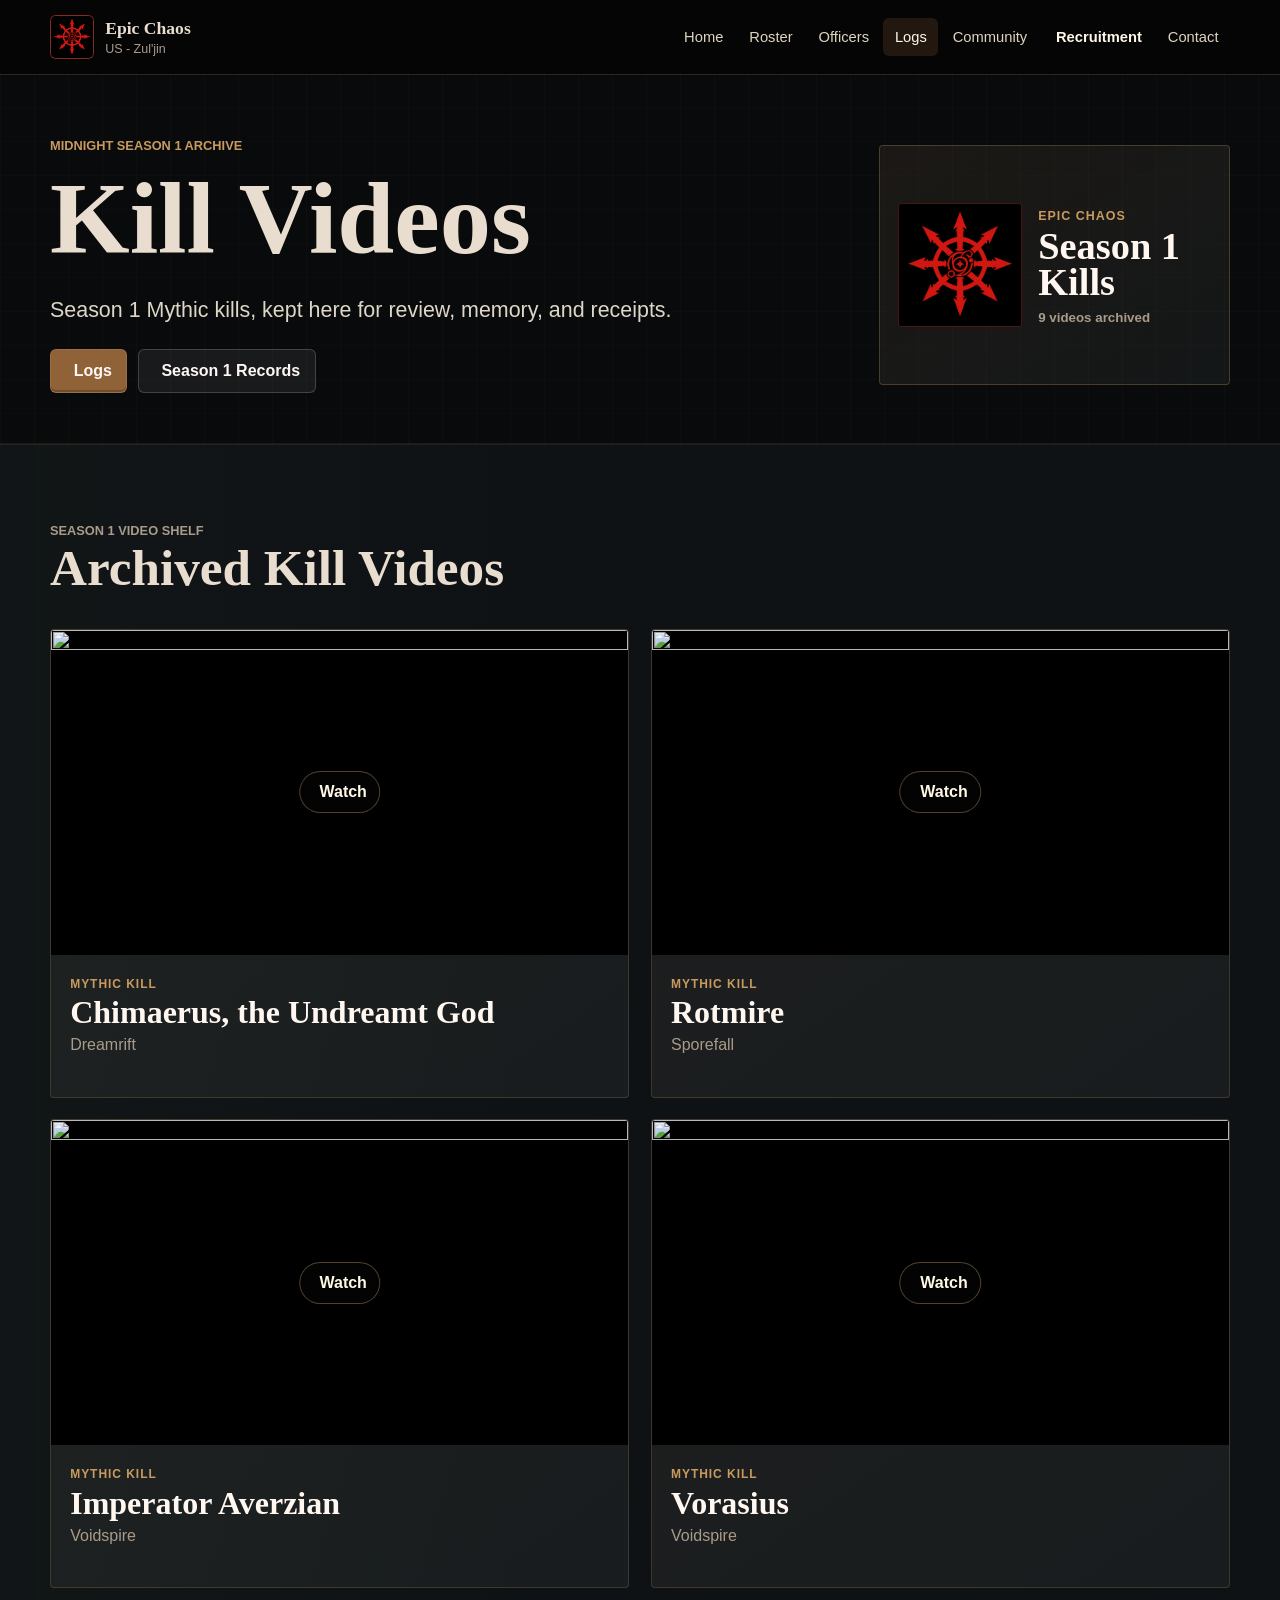
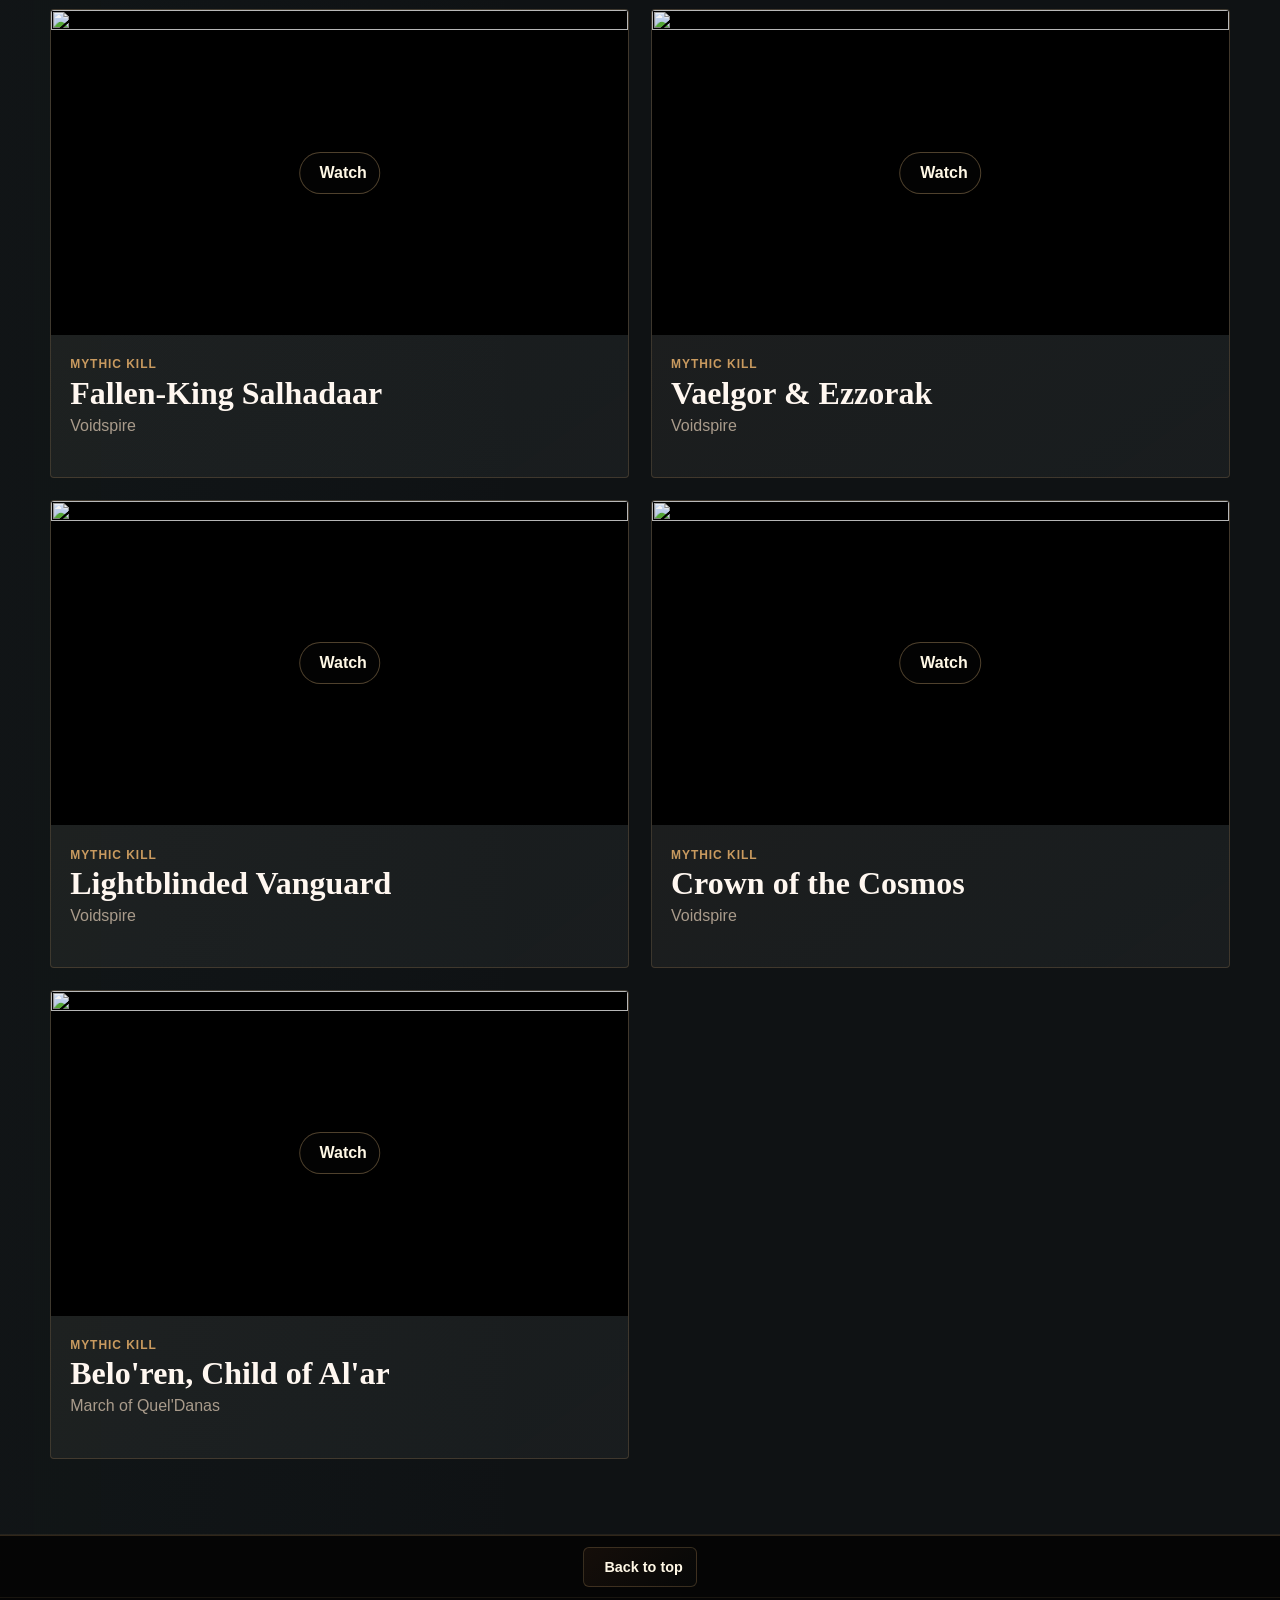
==== Armory/index.html @ 832b55e2 "Major Website Season 2 Update" ====
<!doctype html>
<html lang="en">
  <head>
    <meta charset="utf-8">
    <meta name="viewport" content="width=device-width, initial-scale=1">
    <title>Epic Chaos Season 1 Kill Videos</title>
    <meta
      name="description"
      content="Epic Chaos Midnight Season 1 Mythic kill video archive."
    >
    <link rel="icon" type="image/png" href="../assets/epic-chaos-logo-v5.png">
    <link rel="apple-touch-icon" href="../assets/epic-chaos-logo-v5.png">
    <link rel="stylesheet" href="../style.css?v=38">
    <link rel="stylesheet" href="style.css?v=8">
    <script defer src="https://unpkg.com/lucide@0.468.0/dist/umd/lucide.min.js"></script>
    <script defer src="script.js?v=7"></script>
  </head>
  <body class="armory-page">
    <a class="skip-link" href="#content">Skip to content</a>

    <header class="site-header">
      <nav class="nav-wrap" aria-label="Primary navigation">
        <a class="brand" href="/" aria-label="Epic Chaos home">
          <img class="brand-logo-img" src="../assets/epic-chaos-logo-v5.png" alt="" width="46" height="46">
          <span>
            <strong>Epic Chaos</strong>
            <small>US - Zul'jin</small>
          </span>
        </a>

        <button class="icon-button nav-toggle" type="button" aria-label="Open navigation" aria-controls="siteNav" aria-expanded="false">
          <i data-lucide="menu"></i>
        </button>

        <div class="nav-links" id="siteNav">
          <a href="/">Home</a>
          <a href="/Roster/">Roster</a>
          <a href="/Officers/">Officers</a>
          <a href="/Logs/" aria-current="page">Logs</a>
          <a href="/Causes/">Community</a>
          <a class="nav-cta" href="/#recruitment" data-scroll-target="recruitment">Recruitment</a>
          <a href="/#contact" data-scroll-target="contact">Contact</a>
        </div>
      </nav>
    </header>

    <main id="content">
      <section class="armory-hero" aria-labelledby="armoryPageTitle">
        <div>
          <p class="eyebrow">Midnight Season 1 archive</p>
          <h1 id="armoryPageTitle">Kill Videos</h1>
          <p class="lead">
            Season 1 Mythic kills, kept here for review, memory, and receipts.
          </p>
          <div class="hero-actions armory-hero-actions">
            <a class="button primary" href="/Logs/">
              <i data-lucide="bar-chart-3"></i>
              Logs
            </a>
            <a class="button ghost" href="/Kill-Team/">
              <i data-lucide="image"></i>
              Season 1 Records
            </a>
          </div>
        </div>

        <div class="armory-mark" aria-label="Epic Chaos Mythic kills">
          <img src="../assets/epic-chaos-logo-v5.png" alt="" width="4096" height="4096">
          <div>
            <span>Epic Chaos</span>
            <strong>Season 1 Kills</strong>
            <small>9 videos archived</small>
          </div>
        </div>
      </section>

      <section class="section band-ink" aria-labelledby="killsTitle">
        <div class="section-inner">
          <div class="section-head armory-head">
            <div>
              <p class="section-kicker">Season 1 video shelf</p>
              <h2 id="killsTitle">Archived Kill Videos</h2>
            </div>
          </div>

          <div class="kill-grid">
            <article class="kill-card" data-title="Chimaerus, the Undreamt God" data-youtube="7mh6j6lUiVM">
              <div class="youtube-preview">
                <img src="https://img.youtube.com/vi/7mh6j6lUiVM/maxresdefault.jpg" alt="" loading="lazy">
                <span class="watch-button" aria-hidden="true">
                  <i data-lucide="play"></i>
                  Watch
                </span>
              </div>
              <div class="kill-info">
                <span>Mythic Kill</span>
                <h3>Chimaerus, the Undreamt God</h3>
                <p>Dreamrift</p>
              </div>
            </article>

            <article class="kill-card" data-title="Rotmire" data-youtube="FwheAxRgFUQ">
              <div class="youtube-preview">
                <img src="https://img.youtube.com/vi/FwheAxRgFUQ/maxresdefault.jpg" alt="" loading="lazy">
                <span class="watch-button" aria-hidden="true">
                  <i data-lucide="play"></i>
                  Watch
                </span>
              </div>
              <div class="kill-info">
                <span>Mythic Kill</span>
                <h3>Rotmire</h3>
                <p>Sporefall</p>
              </div>
            </article>

            <article class="kill-card" data-title="Imperator Averzian" data-youtube="SdK296pqu7k">
              <div class="youtube-preview">
                <img src="https://img.youtube.com/vi/SdK296pqu7k/maxresdefault.jpg" alt="" loading="lazy">
                <span class="watch-button" aria-hidden="true">
                  <i data-lucide="play"></i>
                  Watch
                </span>
              </div>
              <div class="kill-info">
                <span>Mythic Kill</span>
                <h3>Imperator Averzian</h3>
                <p>Voidspire</p>
              </div>
            </article>

            <article class="kill-card" data-title="Vorasius" data-youtube="fUG06WULrgk">
              <div class="youtube-preview">
                <img src="https://img.youtube.com/vi/fUG06WULrgk/maxresdefault.jpg" alt="" loading="lazy">
                <span class="watch-button" aria-hidden="true">
                  <i data-lucide="play"></i>
                  Watch
                </span>
              </div>
              <div class="kill-info">
                <span>Mythic Kill</span>
                <h3>Vorasius</h3>
                <p>Voidspire</p>
              </div>
            </article>

            <article class="kill-card" data-title="Fallen-King Salhadaar" data-youtube="MbWlx5M5s7A">
              <div class="youtube-preview">
                <img src="https://img.youtube.com/vi/MbWlx5M5s7A/maxresdefault.jpg" alt="" loading="lazy">
                <span class="watch-button" aria-hidden="true">
                  <i data-lucide="play"></i>
                  Watch
                </span>
              </div>
              <div class="kill-info">
                <span>Mythic Kill</span>
                <h3>Fallen-King Salhadaar</h3>
                <p>Voidspire</p>
              </div>
            </article>

            <article class="kill-card" data-title="Vaelgor &amp; Ezzorak" data-youtube="Od9rZywBV0A">
              <div class="youtube-preview">
                <img src="https://img.youtube.com/vi/Od9rZywBV0A/maxresdefault.jpg" alt="" loading="lazy">
                <span class="watch-button" aria-hidden="true">
                  <i data-lucide="play"></i>
                  Watch
                </span>
              </div>
              <div class="kill-info">
                <span>Mythic Kill</span>
                <h3>Vaelgor &amp; Ezzorak</h3>
                <p>Voidspire</p>
              </div>
            </article>

            <article class="kill-card" data-title="Lightblinded Vanguard" data-youtube="Nx2UGu5lxPU">
              <div class="youtube-preview">
                <img src="https://img.youtube.com/vi/Nx2UGu5lxPU/maxresdefault.jpg" alt="" loading="lazy">
                <span class="watch-button" aria-hidden="true">
                  <i data-lucide="play"></i>
                  Watch
                </span>
              </div>
              <div class="kill-info">
                <span>Mythic Kill</span>
                <h3>Lightblinded Vanguard</h3>
                <p>Voidspire</p>
              </div>
            </article>

            <article class="kill-card" data-title="Crown of the Cosmos" data-youtube="Z_4YmSMDTi8">
              <div class="youtube-preview">
                <img src="https://img.youtube.com/vi/Z_4YmSMDTi8/maxresdefault.jpg" alt="" loading="lazy">
                <span class="watch-button" aria-hidden="true">
                  <i data-lucide="play"></i>
                  Watch
                </span>
              </div>
              <div class="kill-info">
                <span>Mythic Kill</span>
                <h3>Crown of the Cosmos</h3>
                <p>Voidspire</p>
              </div>
            </article>

            <article class="kill-card" data-title="Belo'ren, Child of Al'ar" data-youtube="FGEQdwVW5qk">
              <div class="youtube-preview">
                <img src="https://img.youtube.com/vi/FGEQdwVW5qk/maxresdefault.jpg" alt="" loading="lazy">
                <span class="watch-button" aria-hidden="true">
                  <i data-lucide="play"></i>
                  Watch
                </span>
              </div>
              <div class="kill-info">
                <span>Mythic Kill</span>
                <h3>Belo'ren, Child of Al'ar</h3>
                <p>March of Quel'Danas</p>
              </div>
            </article>
          </div>
        </div>
      </section>
    </main>

    <dialog class="kill-modal" id="killModal" aria-labelledby="modalKillTitle">
      <div class="kill-modal-panel">
        <button class="modal-close" type="button" aria-label="Close video">
          <i data-lucide="x"></i>
        </button>
        <div class="modal-youtube-frame">
          <iframe
            id="modalYoutube"
            title="Epic Chaos kill video"
            src="about:blank"
            allow="accelerometer; autoplay; clipboard-write; encrypted-media; gyroscope; picture-in-picture; web-share"
            allowfullscreen
          ></iframe>
        </div>
        <div class="modal-info">
          <span>Mythic Kill</span>
          <h2 id="modalKillTitle">Kill Video</h2>
        </div>
      </div>
    </dialog>

    <div class="back-top-wrap">
      <button class="back-top" type="button">
        <i data-lucide="arrow-up"></i>
        Back to top
      </button>
    </div>

    <footer class="site-footer" aria-hidden="true"></footer>
  </body>
</html>
---- style.css ----
:root {
  color-scheme: dark;
  --bg: #070707;
  --deep: #030303;
  --panel: #111315;
  --ink: #e8ddcf;
  --muted: #a99b8b;
  --paper: #111315;
  --paper-ink: #e8ddcf;
  --line: rgba(201, 154, 95, 0.22);
  --line-dark: rgba(201, 154, 95, 0.3);
  --gold: #8f6238;
  --gold-bright: #c99a5f;
  --red: #d64035;
  --green: #3d716e;
  --blue: #6d7c91;
  --band-textured:
    linear-gradient(90deg, rgba(201, 154, 95, 0.03) 1px, transparent 1px) 0 0 / 34px 34px,
    linear-gradient(0deg, rgba(255, 255, 255, 0.012) 1px, transparent 1px) 0 0 / 34px 34px,
    #090a0b;
  --band-muted:
    linear-gradient(90deg, rgba(61, 113, 110, 0.032), transparent 42%),
    #0f1214;
  --shadow: 0 16px 32px rgba(0, 0, 0, 0.32);
  --radius: 4px;
  --max: 1180px;
  --header: 74px;
  font-family: "Trebuchet MS", "Segoe UI", Arial, sans-serif;
}

* {
  box-sizing: border-box;
}

html {
  overflow-x: hidden;
  scroll-behavior: smooth;
  scroll-padding-top: calc(var(--header) + 18px);
}

body {
  margin: 0;
  padding-top: var(--header);
  min-width: 320px;
  overflow-x: hidden;
  background:
    linear-gradient(90deg, rgba(201, 154, 95, 0.02) 1px, transparent 1px) 0 0 / 34px 34px,
    linear-gradient(0deg, rgba(255, 255, 255, 0.01) 1px, transparent 1px) 0 0 / 34px 34px,
    var(--bg);
  color: var(--ink);
}

body::before {
  content: none;
}

img,
svg {
  display: block;
}

a {
  color: inherit;
}

h1,
h2,
h3,
p {
  margin-top: 0;
}

h1,
h2 {
  font-family: Georgia, "Times New Roman", serif;
  letter-spacing: 0;
  text-wrap: balance;
}

h1 {
  margin-bottom: 1.35rem;
  font-size: clamp(3.2rem, 8vw, 7.5rem);
  line-height: 1.04;
  max-width: 820px;
}

h2 {
  margin-bottom: 0.8rem;
  font-size: clamp(2rem, 4vw, 3.4rem);
  line-height: 1.04;
}

h3,
.eyebrow,
.section-kicker {
  text-wrap: balance;
}

p,
.lead,
.section-head p,
.recruitment-lead,
.about-copy p,
.contact-copy p,
.need-card p,
.resource-columns p,
.report-card span,
.logs-hub-card small {
  text-wrap: pretty;
}

h3 {
  margin-bottom: 0.45rem;
  font-size: 1rem;
}

.skip-link {
  position: fixed;
  left: 1rem;
  top: 1rem;
  z-index: 50;
  transform: translateY(-150%);
  background: var(--gold);
  color: #fff7f5;
  padding: 0.65rem 0.85rem;
  border-radius: 6px;
}

.skip-link:focus {
  transform: translateY(0);
}

.site-header {
  position: fixed;
  top: 0;
  left: 0;
  right: 0;
  z-index: 40;
  width: 100%;
  min-height: var(--header);
  background: rgba(6, 6, 6, 0.96);
  border-bottom: 1px solid var(--line);
  backdrop-filter: blur(8px);
  box-shadow: none;
}

.nav-wrap,
.hero,
.section-inner {
  width: min(var(--max), calc(100% - 32px));
  margin: 0 auto;
}

.nav-wrap {
  min-height: var(--header);
  display: flex;
  align-items: center;
  justify-content: space-between;
  gap: 1rem;
}

.brand {
  display: flex;
  align-items: center;
  gap: 0.7rem;
  text-decoration: none;
}

.brand img {
  width: 44px;
  height: 44px;
  filter: none;
}

.brand-logo {
  width: 46px;
  height: 46px;
  flex: 0 0 auto;
  border: 1px solid rgba(214, 64, 53, 0.62);
  border-radius: 6px;
  padding: 4px;
  background: #050505;
  box-shadow: none;
}

.brand-logo-img {
  width: 46px;
  height: 46px;
  flex: 0 0 auto;
  border: 1px solid rgba(214, 64, 53, 0.62);
  border-radius: 6px;
  object-fit: cover;
  object-position: center;
  background: #050505;
  box-shadow: none;
}

.brand strong {
  display: block;
  font-family: Georgia, "Times New Roman", serif;
  font-size: 1.1rem;
}

.brand small {
  color: var(--muted);
  font-size: 0.78rem;
}

.nav-links {
  display: flex;
  align-items: center;
  gap: 0.18rem;
}

.nav-links a {
  min-height: 38px;
  display: inline-flex;
  align-items: center;
  gap: 0.35rem;
  border-radius: 6px;
  padding: 0 0.72rem;
  border: 0;
  background: transparent;
  color: #dfd5bf;
  font: inherit;
  font-size: 0.92rem;
  text-decoration: none;
  cursor: pointer;
}

.nav-links a:hover,
.nav-links a:focus-visible {
  background: rgba(176, 139, 92, 0.14);
  color: #fff8e6;
  outline: none;
}

.nav-links a[aria-current="page"] {
  background: rgba(168, 109, 61, 0.18);
  color: #fff8e6;
}

.nav-links .nav-cta {
  margin-left: 0.18rem;
  color: #fff8e6;
  font-weight: 800;
}

.nav-links .nav-cta:hover,
.nav-links .nav-cta:focus-visible {
  background: rgba(176, 139, 92, 0.14);
}

.icon-button {
  width: 42px;
  height: 42px;
  display: none;
  align-items: center;
  justify-content: center;
  border: 1px solid var(--line);
  border-radius: 6px;
  background: rgba(255, 255, 255, 0.06);
  color: var(--ink);
}

.hero {
  min-height: calc(100svh - var(--header));
  padding: clamp(1.4rem, 3vw, 2.3rem) 0 clamp(1.1rem, 2.4vw, 1.8rem);
  display: grid;
  grid-template-columns: minmax(0, 1.1fr) minmax(320px, 0.72fr);
  align-items: center;
  gap: clamp(2rem, 5vw, 4rem);
}

.hero-copy {
  position: relative;
}

.hero-copy::before {
  content: "";
  position: absolute;
  left: -18px;
  top: 0.2rem;
  width: 5px;
  height: 72%;
  border-radius: 99px;
  background: linear-gradient(#3d716e, var(--gold-bright), #6d7c91);
}

.eyebrow,
.section-kicker {
  margin: 0 0 0.8rem;
  color: var(--gold-bright);
  font-size: 0.8rem;
  font-weight: 700;
  text-transform: uppercase;
}

.lead {
  max-width: 720px;
  margin-bottom: 1.35rem;
  color: #ded7c7;
  font-size: clamp(1.1rem, 2vw, 1.34rem);
  line-height: 1.55;
}

.hero-focus {
  display: grid;
  grid-template-columns: repeat(3, minmax(0, 1fr));
  gap: 0.7rem;
  max-width: 760px;
  margin: 0 0 1.25rem;
}

.hero-focus article {
  position: relative;
  min-height: 104px;
  overflow: hidden;
  display: grid;
  align-content: center;
  gap: 0.18rem;
  border: 1px solid rgba(176, 139, 92, 0.24);
  border-radius: 6px;
  padding: 0.95rem 1rem 0.85rem;
  background:
    linear-gradient(135deg, rgba(168, 109, 61, 0.08), transparent 42%),
    rgba(255, 255, 255, 0.024);
  box-shadow: none;
}

.hero-focus article::before {
  content: "";
  position: absolute;
  top: 0.78rem;
  right: 0.78rem;
  width: 24px;
  height: 24px;
  border-top: 1px solid rgba(214, 166, 104, 0.46);
  border-right: 1px solid rgba(214, 166, 104, 0.46);
}

.hero-focus article::after {
  content: "";
  position: absolute;
  left: 1rem;
  bottom: 0.78rem;
  width: 38px;
  height: 1px;
  background: rgba(214, 166, 104, 0.34);
}

.hero-focus article:nth-child(2)::before {
  width: 18px;
  height: 18px;
}

.hero-focus article:nth-child(3)::after {
  width: 52px;
}

.hero-focus span {
  color: var(--gold-bright);
  font-size: 0.72rem;
  font-weight: 900;
  letter-spacing: 0.11em;
  text-transform: uppercase;
}

.hero-focus strong {
  color: #fff7ef;
  font-size: clamp(1.05rem, 1.8vw, 1.36rem);
  line-height: 1.12;
}

.hero-focus small {
  color: #d8c8b8;
  font-weight: 800;
}

.leader-strip,
.hero-actions,
.link-row,
.segmented,
.tabs,
.roster-summary {
  display: flex;
  flex-wrap: wrap;
  gap: 0.65rem;
}

.leader-strip {
  margin-bottom: 1.5rem;
}

.leader-strip span,
.summary-pill {
  min-height: 38px;
  display: inline-flex;
  align-items: center;
  gap: 0.45rem;
  border: 1px solid var(--line);
  border-radius: 6px;
  padding: 0.45rem 0.7rem;
  background: rgba(255, 255, 255, 0.045);
  color: #e9dfcd;
}

.leader-strip b,
.summary-pill b {
  color: var(--gold-bright);
}

.button {
  min-height: 44px;
  display: inline-flex;
  align-items: center;
  justify-content: center;
  gap: 0.52rem;
  border: 1px solid rgba(176, 139, 92, 0.34);
  border-radius: 6px;
  padding: 0.66rem 0.9rem;
  background: rgba(255, 255, 255, 0.065);
  color: #fff7f5;
  font-weight: 700;
  text-decoration: none;
  transition: background 160ms ease, border-color 160ms ease, color 160ms ease;
}

.button:hover,
.button:focus-visible {
  background: rgba(168, 109, 61, 0.18);
  border-color: rgba(214, 166, 104, 0.72);
  outline: none;
}

.button.primary {
  background: var(--gold);
  color: #fff8f7;
  box-shadow: inset 0 -2px 0 rgba(0, 0, 0, 0.22);
}

.button.ghost {
  border-color: rgba(255, 255, 255, 0.18);
}

.button svg {
  width: 19px;
  height: 19px;
}

.button img {
  width: 22px;
  height: 22px;
  border-radius: 4px;
}

.hero-board {
  border: 1px solid rgba(176, 139, 92, 0.3);
  border-radius: var(--radius);
  padding: clamp(0.85rem, 2vw, 1.15rem);
  background:
    linear-gradient(145deg, rgba(168, 109, 61, 0.07), rgba(61, 113, 110, 0.035)),
    rgba(13, 13, 13, 0.96);
  box-shadow: 0 18px 30px rgba(0, 0, 0, 0.26);
}

.logo-card {
  margin: 0 0 0.75rem;
  border: 1px solid rgba(168, 109, 61, 0.32);
  border-radius: var(--radius);
  overflow: hidden;
  background: #000;
  box-shadow: inset 0 0 0 1px rgba(255, 255, 255, 0.025);
}

.logo-card-image {
  position: relative;
  min-height: clamp(210px, 24vw, 270px);
  display: grid;
  place-items: center;
  padding: clamp(1rem, 2vw, 1.35rem);
  background: #000;
}

.logo-card-image::before {
  content: "";
  position: absolute;
  inset: 0;
  z-index: 1;
  background:
    linear-gradient(180deg, rgba(0, 0, 0, 0.48), transparent 24%, transparent 74%, rgba(0, 0, 0, 0.56));
  pointer-events: none;
}

.hero-logo-img {
  position: absolute;
  left: 50%;
  top: 50%;
  width: 70%;
  height: 56%;
  transform: translate(-50%, -50%);
  object-fit: contain;
  object-position: center;
  opacity: 1;
  filter: saturate(1.2) contrast(1.08);
}

.logo-wordmark {
  position: relative;
  z-index: 2;
  margin: 0;
  color: #ff554c;
  font-family: Impact, "Arial Black", "Trebuchet MS", sans-serif;
  font-weight: 900;
  letter-spacing: 0.12em;
  text-align: center;
  text-transform: uppercase;
  text-shadow:
    0 2px 0 #050505;
}

.logo-wordmark-top {
  align-self: start;
  font-size: clamp(1.65rem, 3.2vw, 2.35rem);
}

.logo-wordmark-bottom {
  align-self: end;
  display: grid;
  gap: 0.12rem;
  font-size: clamp(0.95rem, 1.7vw, 1.25rem);
  line-height: 1.08;
}

.chaos-logo {
  color: #d64035;
}

.full-logo {
  width: 100%;
  height: auto;
  aspect-ratio: 640 / 430;
}

.logo-bg {
  fill: #070304;
}

.logo-title,
.logo-motto {
  fill: #ff6359;
  stroke: rgba(0, 0, 0, 0.95);
  stroke-width: 4;
  paint-order: stroke fill;
  font-family: Impact, "Arial Black", "Trebuchet MS", sans-serif;
  font-weight: 900;
  letter-spacing: 3px;
  filter: none;
}

.logo-title {
  font-size: 42px;
}

.logo-motto {
  font-size: 29px;
}

.logo-scuff {
  fill: none;
  stroke: rgba(255, 255, 255, 0.045);
  stroke-width: 2;
  stroke-linecap: round;
  stroke-dasharray: 1 12;
}

.star-arm {
  fill: none;
  stroke: currentColor;
  stroke-linecap: square;
  stroke-width: 20;
}

.brand-logo .star-arm {
  stroke-width: 9;
}

.star-head {
  fill: currentColor;
  stroke: #050505;
  stroke-linejoin: round;
  stroke-width: 4;
}

.brand-logo .star-head {
  stroke-width: 2.5;
}

.star-core {
  fill: #070304;
  stroke: currentColor;
  stroke-width: 8;
}

.star-core.outer {
  fill: #070304;
  stroke: var(--gold-bright);
  stroke-width: 7;
}

.star-core.middle {
  fill: #170707;
  stroke: currentColor;
  stroke-width: 5;
}

.star-core.inner {
  fill: var(--gold-bright);
  stroke: #070304;
  stroke-width: 2;
}

.core-mark {
  fill: none;
  stroke: var(--gold-bright);
  stroke-linecap: round;
  stroke-linejoin: round;
  stroke-width: 5;
}

.brand-logo .star-core {
  stroke-width: 4;
}

.brand-logo .star-core.outer {
  stroke: currentColor;
  stroke-width: 4;
}

.brand-logo .star-core.middle {
  fill: var(--gold-bright);
  stroke: #070304;
  stroke-width: 2;
}

.logo-ring,
.logo-swirl {
  fill: none;
  stroke: currentColor;
  stroke-linecap: round;
  stroke-linejoin: round;
}

.full-logo .logo-ring {
  stroke-width: 14;
}

.full-logo .logo-ring.inner {
  stroke-width: 8;
}

.brand-logo .logo-ring {
  stroke-width: 8;
}

.brand-logo .logo-ring.thin {
  stroke-width: 5;
}

.logo-spoke {
  fill: currentColor;
  stroke: #060606;
  stroke-width: 3;
  stroke-linejoin: round;
}

.brand-logo .logo-spoke {
  stroke-width: 2;
}

.full-logo .logo-swirl {
  stroke-width: 8;
}

.full-logo .logo-swirl.short {
  stroke-width: 6;
}

.brand-logo .logo-swirl {
  stroke-width: 6;
}

.board-heading {
  display: flex;
  align-items: center;
  gap: 0.85rem;
  margin-bottom: 1.1rem;
}

.hero-board .board-heading {
  margin-bottom: 0.75rem;
}

.board-heading img {
  width: 56px;
  height: 56px;
  border: 1px solid var(--line);
  border-radius: 6px;
}

.hero-board .board-heading img {
  width: 48px;
  height: 48px;
}

.board-heading p,
.section-head p,
.player-card p,
.progress-row small,
.report-card small,
.need-card p,
.schedule-card p {
  color: var(--muted);
}

.board-heading p,
.player-card p,
.schedule-card p {
  margin-bottom: 0;
}

.stat-grid {
  margin: 0;
  display: grid;
  grid-template-columns: repeat(2, minmax(0, 1fr));
  gap: 0.8rem;
}

.hero-board .stat-grid {
  gap: 0.55rem;
}

.stat-grid div {
  min-height: 92px;
  display: flex;
  flex-direction: column;
  justify-content: center;
  border: 1px solid var(--line);
  border-radius: 6px;
  padding: 0.9rem;
  background: rgba(0, 0, 0, 0.22);
}

.hero-board .stat-grid div {
  min-height: 66px;
  padding: 0.65rem 0.75rem;
}

.stat-grid dt {
  color: var(--muted);
  font-size: 0.82rem;
}

.stat-grid dd {
  margin: 0.15rem 0 0;
  color: #fff8e9;
  font-family: Georgia, "Times New Roman", serif;
  font-size: clamp(1.65rem, 4vw, 2.35rem);
}

.hero-board .stat-grid dd {
  font-size: clamp(1.35rem, 3vw, 1.85rem);
}

.section {
  padding: clamp(3rem, 6vw, 5.5rem) 0;
}

.section-head {
  display: flex;
  align-items: end;
  justify-content: space-between;
  gap: 2rem;
  margin-bottom: 1.4rem;
}

.section-head p {
  max-width: 620px;
  margin-bottom: 0;
  line-height: 1.55;
}

.band-dark {
  background:
    linear-gradient(90deg, rgba(61, 113, 110, 0.035), transparent 42%),
    #101115;
  border-block: 1px solid var(--line);
}

.band-paper {
  background:
    linear-gradient(90deg, rgba(201, 154, 95, 0.022) 1px, transparent 1px) 0 0 / 36px 36px,
    var(--paper);
  color: var(--paper-ink);
}

.band-paper .section-kicker {
  color: var(--gold-bright);
}

.band-paper .section-head p,
.band-paper .about-copy {
  color: var(--muted);
}

.band-ink {
  background:
    linear-gradient(90deg, rgba(214, 166, 104, 0.03), transparent 38%),
    #090b0f;
  border-block: 1px solid var(--line);
}

.band-recruitment {
  background:
    linear-gradient(90deg, rgba(143, 98, 56, 0.042), transparent 36%, rgba(61, 113, 110, 0.055) 82%),
    linear-gradient(0deg, rgba(255, 255, 255, 0.012) 1px, transparent 1px) 0 0 / 34px 34px,
    #08090d;
  border-block: 1px solid var(--line);
}

.band-contact {
  background:
    linear-gradient(135deg, rgba(168, 109, 61, 0.07), transparent 34%),
    #08090d;
  border-top: 1px solid var(--line);
}

main > section {
  position: relative;
  isolation: isolate;
  background: transparent;
}

main > section::before {
  content: "";
  position: absolute;
  top: 0;
  bottom: 0;
  left: calc(50% - 50vw);
  right: calc(50% - 50vw);
  z-index: -1;
  border-block: 1px solid rgba(176, 139, 92, 0.12);
}

main > section:first-child::before {
  border-top: 0;
}

main > section:nth-of-type(odd)::before {
  background: var(--band-textured);
}

main > section:nth-of-type(even)::before {
  background: var(--band-muted);
}

main > section.band-dark,
main > section.band-paper,
main > section.band-ink,
main > section.band-recruitment,
main > section.band-contact,
main > section.roster-controls-section {
  border-block: 0;
  border-top: 0;
  background: transparent;
}

.split,
.logs-layout,
.resources-layout,
.contact-layout {
  display: grid;
  grid-template-columns: minmax(260px, 0.85fr) minmax(0, 1.15fr);
  gap: clamp(1.5rem, 5vw, 4rem);
  align-items: start;
}

.contact-layout {
  grid-template-columns: minmax(260px, 0.68fr) minmax(0, 1.32fr);
}

.recruitment-feature {
  display: grid;
  grid-template-columns: minmax(0, 1fr) minmax(310px, 420px);
  gap: clamp(1.4rem, 4vw, 3.5rem);
  align-items: center;
}

.recruitment-copy h2 {
  max-width: 760px;
  margin-bottom: 1rem;
  font-size: clamp(2.4rem, 5vw, 4.65rem);
}

.line-keep {
  white-space: nowrap;
}

@media (max-width: 440px) {
  .recruitment-copy h2 {
    font-size: clamp(1.85rem, 10vw, 2.25rem);
  }
}

.recruitment-lead {
  max-width: 760px;
  color: #f0dccf;
  font-size: 1.08rem;
  line-height: 1.7;
}

.recruitment-pills {
  display: flex;
  flex-wrap: wrap;
  gap: 0.55rem;
  margin: 1rem 0 0;
}

.recruitment-pills span {
  min-height: 32px;
  display: inline-flex;
  align-items: center;
  border: 1px solid rgba(240, 184, 109, 0.28);
  border-radius: 4px;
  padding: 0.28rem 0.58rem;
  background: rgba(240, 184, 109, 0.08);
  color: #ffe0ae;
  font-size: 0.82rem;
  font-weight: 800;
}

.raid-times-panel {
  display: grid;
  gap: 0.8rem;
  border: 1px solid rgba(176, 139, 92, 0.34);
  border-radius: var(--radius);
  padding: clamp(1rem, 2vw, 1.25rem);
  background:
    linear-gradient(145deg, rgba(168, 109, 61, 0.08), rgba(61, 113, 110, 0.04)),
    rgba(255, 255, 255, 0.035);
  box-shadow: 0 14px 28px rgba(0, 0, 0, 0.24);
}

.raid-times-label,
.raid-time-line span {
  color: #ffc47f;
  font-size: 0.78rem;
  font-weight: 900;
  letter-spacing: 0.08em;
  text-transform: uppercase;
}

.raid-time-line {
  display: grid;
  grid-template-columns: minmax(0, 1fr) auto;
  gap: 0.22rem 0.9rem;
  border-top: 1px solid rgba(255, 255, 255, 0.095);
  padding-top: 0.8rem;
}

.raid-time-line strong {
  min-width: 0;
  color: #fff7f2;
  font-family: Georgia, "Times New Roman", serif;
  font-size: clamp(1.45rem, 3vw, 2rem);
  line-height: 1;
}

.raid-time-line b {
  align-self: end;
  color: #ffd090;
  font-size: 0.96rem;
  white-space: nowrap;
}

.recruitment-board {
  margin-top: clamp(2rem, 4vw, 3rem);
}

.recruitment-section-head {
  display: flex;
  align-items: end;
  justify-content: space-between;
  gap: 1.5rem;
  margin-bottom: 0.95rem;
}

.recruitment-section-head h3,
.fit-title h3 {
  margin-bottom: 0;
  color: #fff6ef;
  font-family: Georgia, "Times New Roman", serif;
  font-size: clamp(1.8rem, 3vw, 2.8rem);
  line-height: 1.06;
}

.recruitment-section-head > p {
  max-width: 470px;
  margin-bottom: 0.15rem;
  color: #ead2c2;
  line-height: 1.55;
}

.band-recruitment .need-card {
  min-height: 168px;
  display: grid;
  align-content: start;
  background:
    linear-gradient(145deg, rgba(168, 109, 61, 0.08), rgba(61, 113, 110, 0.035)),
    rgba(255, 255, 255, 0.04);
}

.band-recruitment .need-card p {
  color: #f1d8c8;
  line-height: 1.55;
}

.recruit-list {
  display: grid;
  gap: 0.58rem;
  margin: 0.75rem 0 0;
  padding: 0;
  list-style: none;
}

.recruit-need {
  min-width: 0;
  min-height: 44px;
  display: grid;
  grid-template-columns: 32px minmax(0, 1fr);
  align-items: center;
  gap: 0.62rem;
  border: 1px solid rgba(255, 255, 255, 0.09);
  border-radius: 6px;
  padding: 0.38rem 0.46rem;
  background:
    linear-gradient(90deg, color-mix(in srgb, var(--class, #f0b86d) 18%, transparent), transparent 72%),
    rgba(0, 0, 0, 0.2);
}

.recruit-need img {
  width: 32px;
  height: 32px;
  border-radius: 5px;
  box-shadow: 0 0 0 1px rgba(255, 255, 255, 0.18);
}

.recruit-need span {
  min-width: 0;
  display: grid;
  gap: 0.05rem;
}

.recruit-need b {
  overflow-wrap: anywhere;
  color: var(--class, #ffd2ce);
  font-size: 0.94rem;
  line-height: 1.12;
}

.recruit-need em {
  color: #f4dccd;
  font-size: 0.82rem;
  font-style: normal;
  font-weight: 750;
  line-height: 1.18;
}

.recruit-openings {
  display: grid;
  grid-template-columns: auto minmax(0, 1fr);
  align-items: center;
  gap: 0.8rem;
  margin: 0.85rem 0 0.7rem;
  border: 1px solid rgba(63, 143, 134, 0.38);
  border-radius: 6px;
  padding: 0.72rem;
  background:
    linear-gradient(135deg, rgba(61, 113, 110, 0.14), rgba(168, 109, 61, 0.07)),
    rgba(0, 0, 0, 0.22);
}

.recruit-openings strong {
  color: #ffe0ae;
  font-family: Georgia, "Times New Roman", serif;
  font-size: 2.35rem;
  line-height: 0.95;
}

.recruit-openings span {
  color: #f7e6da;
  font-size: 0.9rem;
  font-weight: 850;
  line-height: 1.25;
}

.fit-strip {
  display: grid;
  grid-template-columns: minmax(210px, 0.32fr) minmax(0, 1fr);
  gap: clamp(1rem, 3vw, 2rem);
  align-items: start;
  margin-top: clamp(1.2rem, 3vw, 2rem);
}

.fit-grid-home {
  display: grid;
  grid-template-columns: repeat(3, minmax(0, 1fr));
  gap: 0.8rem;
}

.fit-grid-home article {
  min-height: 142px;
  border: 1px solid rgba(240, 184, 109, 0.22);
  border-radius: var(--radius);
  padding: 1rem;
  background:
    linear-gradient(145deg, rgba(168, 109, 61, 0.045), rgba(61, 113, 110, 0.04)),
    rgba(255, 255, 255, 0.034);
}

.fit-grid-home h3 {
  color: #fff7f0;
  font-size: 1.05rem;
}

.fit-grid-home p {
  margin-bottom: 0;
  color: #e8d0bf;
  line-height: 1.5;
}

.season-archive {
  display: grid;
  grid-template-columns: minmax(260px, 0.8fr) minmax(0, 1.2fr);
  gap: clamp(1.3rem, 4vw, 3rem);
  align-items: end;
}

.season-archive-copy p {
  max-width: 660px;
  color: #d7c5b5;
  font-size: 1.03rem;
  line-height: 1.62;
}

.season-archive-links {
  display: grid;
  grid-template-columns: repeat(3, minmax(0, 1fr));
  gap: 0.72rem;
}

.season-archive-links a {
  min-height: 164px;
  position: relative;
  display: grid;
  align-content: end;
  gap: 0.18rem;
  border: 1px solid rgba(176, 139, 92, 0.24);
  border-radius: var(--radius);
  padding: 0.9rem;
  background:
    linear-gradient(145deg, rgba(168, 109, 61, 0.055), rgba(61, 113, 110, 0.026)),
    rgba(255, 255, 255, 0.034);
  color: inherit;
  text-decoration: none;
}

.season-archive-links a::before {
  content: "";
  position: absolute;
  left: 0.9rem;
  right: 0.9rem;
  top: 0.9rem;
  height: 1px;
  background: rgba(176, 139, 92, 0.28);
}

.season-archive-links span {
  color: var(--gold-bright);
  font-size: 0.72rem;
  font-weight: 900;
  letter-spacing: 0.11em;
  text-transform: uppercase;
}

.season-archive-links strong {
  color: #fff6ea;
  font-family: Georgia, "Times New Roman", serif;
  font-size: clamp(1.3rem, 2.4vw, 1.8rem);
  line-height: 1.05;
}

.season-archive-links small {
  color: #cdbbaa;
  line-height: 1.42;
}

.season-archive-links a:hover,
.season-archive-links a:focus-visible {
  border-color: rgba(214, 166, 104, 0.46);
  background:
    linear-gradient(145deg, rgba(168, 109, 61, 0.065), rgba(61, 113, 110, 0.035)),
    rgba(255, 255, 255, 0.038);
  outline: none;
}

.about-copy {
  columns: 2 280px;
  column-gap: 2.2rem;
  font-size: 1.02rem;
  line-height: 1.7;
}

.schedule-grid,
.recruit-grid,
.resource-columns,
.contact-grid,
.progress-list,
.reports-panel,
.requirement-panel,
.roster-grid {
  display: grid;
  gap: 0.8rem;
}

.schedule-grid,
.recruit-grid {
  grid-template-columns: repeat(4, minmax(0, 1fr));
}

.schedule-card {
  min-height: 150px;
  display: grid;
  grid-template-columns: auto 1fr;
  grid-template-rows: 1fr auto;
  gap: 0.85rem;
  border: 1px solid var(--line);
  border-radius: var(--radius);
  padding: 1rem;
  background: rgba(255, 255, 255, 0.05);
}

.schedule-card .day {
  width: 54px;
  height: 54px;
  display: grid;
  place-items: center;
  border: 1px solid rgba(201, 154, 95, 0.36);
  border-radius: 6px;
  color: var(--gold-bright);
  font-family: Georgia, "Times New Roman", serif;
  font-size: 1.22rem;
}

.schedule-card span {
  grid-column: 1 / -1;
  justify-self: start;
  border-radius: 4px;
  padding: 0.28rem 0.5rem;
  background: rgba(61, 113, 110, 0.18);
  color: #d7ece8;
  font-size: 0.78rem;
  font-weight: 700;
}

.schedule-card.accent {
  border-color: rgba(201, 154, 95, 0.52);
}

.schedule-card.quiet {
  border-color: rgba(63, 143, 134, 0.45);
}

.roster-head {
  align-items: start;
}

.roster-tools {
  min-width: min(100%, 420px);
  display: grid;
  gap: 0.7rem;
}

.segmented button,
.tabs button {
  min-height: 40px;
  border: 1px solid var(--line);
  border-radius: 6px;
  padding: 0.55rem 0.75rem;
  background: rgba(255, 255, 255, 0.055);
  color: #e9dec9;
  font: inherit;
  font-weight: 700;
  cursor: pointer;
}

.tabs button {
  display: inline-flex;
  align-items: center;
  gap: 0.45rem;
}

.segmented button.is-active,
.tabs button.is-active {
  background: var(--gold);
  border-color: var(--gold);
  color: #fff8f7;
}

.search-box {
  min-height: 42px;
  display: flex;
  align-items: center;
  gap: 0.55rem;
  border: 1px solid var(--line);
  border-radius: 6px;
  padding: 0 0.72rem;
  background: rgba(255, 255, 255, 0.055);
}

.search-box svg {
  width: 18px;
  color: var(--gold-bright);
}

.search-box input {
  width: 100%;
  border: 0;
  outline: 0;
  background: transparent;
  color: #fff8e8;
  font: inherit;
}

.roster-summary {
  min-height: 50px;
  margin-bottom: 1rem;
}

.roster-grid {
  grid-template-columns: repeat(3, minmax(0, 1fr));
}

.player-card {
  --class: var(--gold);
  position: relative;
  min-height: 122px;
  overflow: hidden;
  border: 1px solid var(--line);
  border-radius: var(--radius);
  padding: 1rem;
  background:
    linear-gradient(135deg, color-mix(in srgb, var(--class) 9%, transparent), transparent 34%),
    rgba(255, 255, 255, 0.044);
}

.player-card::before {
  content: "";
  position: absolute;
  top: 0;
  right: 0;
  width: 44px;
  height: 44px;
  border-top: 2px solid color-mix(in srgb, var(--class) 76%, #fff 8%);
  border-right: 2px solid color-mix(in srgb, var(--class) 76%, #fff 8%);
  opacity: 0.9;
}

.player-card::after {
  content: "";
  position: absolute;
  left: 1rem;
  right: 1rem;
  bottom: 0.68rem;
  height: 1px;
  background: linear-gradient(90deg, color-mix(in srgb, var(--class) 50%, transparent), transparent 58%);
  opacity: 0.58;
}

.player-card header {
  position: relative;
  z-index: 1;
  display: flex;
  align-items: start;
  justify-content: space-between;
  gap: 0.8rem;
}

.player-card h3 {
  margin-bottom: 0.25rem;
  color: var(--class);
  font-size: 1.04rem;
}

.ilvl {
  min-width: 44px;
  min-height: 32px;
  display: inline-flex;
  align-items: center;
  justify-content: center;
  border-radius: 6px;
  background: rgba(255, 255, 255, 0.14);
  color: #fff;
  font-weight: 800;
}

.player-meta {
  position: relative;
  z-index: 1;
  display: flex;
  flex-wrap: wrap;
  gap: 0.45rem;
  margin-top: 0.85rem;
}

.chip {
  min-height: 28px;
  display: inline-flex;
  align-items: center;
  border-radius: 4px;
  padding: 0.24rem 0.45rem;
  background: rgba(0, 0, 0, 0.22);
  color: #e2d7c4;
  font-size: 0.78rem;
}

.role-tank {
  color: #bdd8ff;
}

.role-healer {
  color: #c1f4d5;
}

.role-dps {
  color: #ffd2d2;
}

.class-death-knight { --class: #c41e3a; }
.class-demon-hunter { --class: #a330c9; }
.class-druid { --class: #ff7c0a; }
.class-evoker { --class: #33937f; }
.class-hunter { --class: #aad372; }
.class-mage { --class: #3fc7eb; }
.class-monk { --class: #00ff98; }
.class-paladin { --class: #f48cba; }
.class-priest { --class: #f2f2f2; }
.class-rogue { --class: #fff468; }
.class-shaman { --class: #0070dd; }
.class-warlock { --class: #8788ee; }
.class-warrior { --class: #c69b6d; }

.progress-row,
.report-card,
.need-card,
.requirement-card,
.contact-grid div {
  border-radius: var(--radius);
  padding: 1rem;
}

.progress-row,
.report-card,
.need-card,
.contact-grid div {
  border: 1px solid var(--line);
  background:
    linear-gradient(145deg, rgba(168, 109, 61, 0.04), rgba(61, 113, 110, 0.026)),
    rgba(255, 255, 255, 0.045);
}

.progress-list + .link-row {
  margin-top: 1.55rem;
}

.progress-row {
  color: #fff7f0;
  line-height: 1.45;
}

.progress-row strong {
  color: #ffd094;
  font-family: Georgia, "Times New Roman", serif;
  font-size: 1.38rem;
  text-shadow: none;
}

.progress-row span {
  color: #fff9f2;
  font-weight: 800;
}

.progress-row small {
  color: #f0d4c3;
  font-size: 0.9rem;
}

.reports-panel {
  border-left: 1px solid var(--line);
  padding-left: clamp(1rem, 3vw, 2rem);
}

#reportsList {
  display: grid;
  gap: 0.65rem;
  min-width: 0;
}

.reports-panel.is-updating #reportsList {
  opacity: 0.72;
}

.report-card {
  display: grid;
  grid-template-columns: minmax(0, 1fr) auto;
  align-items: start;
  gap: 0.65rem 0.9rem;
  min-width: 0;
  color: #f4e8d0;
}

.report-card-main {
  display: grid;
  gap: 0.22rem;
  min-width: 0;
}

.report-title {
  min-width: 0;
  overflow-wrap: anywhere;
  color: #fff4f0;
  font-size: 1.02rem;
  font-weight: 900;
  text-decoration: none;
}

.report-title:hover,
.report-title:focus-visible {
  color: #ffd69a;
  outline: none;
}

.report-card span {
  min-width: 0;
  color: var(--muted);
  font-size: 0.9rem;
}

.report-card > small {
  grid-column: 2;
  justify-self: end;
  border: 1px solid rgba(176, 139, 92, 0.3);
  border-radius: 4px;
  padding: 0.24rem 0.42rem;
  color: var(--gold-bright);
  font-size: 0.76rem;
  font-weight: 700;
  white-space: nowrap;
}

.report-card:hover,
.report-card:focus-within {
  border-color: rgba(214, 166, 104, 0.6);
  outline: none;
}

.report-actions {
  grid-column: 1 / -1;
  display: flex;
  flex-wrap: wrap;
  gap: 0.42rem;
}

.report-action {
  min-height: 32px;
  display: inline-flex;
  align-items: center;
  gap: 0.34rem;
  border: 1px solid rgba(240, 184, 109, 0.22);
  border-radius: 4px;
  padding: 0.34rem 0.5rem;
  background: rgba(0, 0, 0, 0.18);
  color: #eadbca;
  font: inherit;
  font-size: 0.78rem;
  font-weight: 800;
  line-height: 1;
  text-decoration: none;
  cursor: pointer;
  transition: border-color 160ms ease, background 160ms ease, color 160ms ease;
}

.report-action svg {
  width: 15px;
  height: 15px;
  color: var(--gold-bright);
}

.report-action.primary {
  border-color: rgba(201, 154, 95, 0.36);
  color: #fff2df;
}

.report-action:hover,
.report-action:focus-visible {
  border-color: rgba(240, 184, 109, 0.55);
  background: rgba(255, 255, 255, 0.07);
  color: #fff8ee;
  outline: none;
}

.report-action.is-copied {
  border-color: rgba(112, 212, 139, 0.55);
  color: #d9ffe3;
}

.report-action.is-copied svg {
  color: #70d48b;
}

.text-link {
  justify-self: start;
  color: var(--gold-bright);
  font-weight: 700;
  text-underline-offset: 0.18em;
}

.tabs {
  margin-bottom: 1rem;
}

.requirement-panel,
.resource-columns,
.contact-grid {
  grid-template-columns: repeat(3, minmax(0, 1fr));
}

.requirement-card {
  border: 1px solid var(--line-dark);
  background: rgba(255, 255, 255, 0.045);
}

.requirement-card h3,
.resource-columns h3 {
  color: var(--gold-bright);
}

.requirement-card ul,
.check-list {
  margin: 0;
  padding: 0;
  list-style: none;
}

.requirement-card li,
.check-list li {
  position: relative;
  margin: 0.55rem 0;
  padding-left: 1.05rem;
  line-height: 1.45;
}

.requirement-card li::before,
.check-list li::before {
  content: "";
  position: absolute;
  left: 0;
  top: 0.62em;
  width: 6px;
  height: 6px;
  border-radius: 50%;
  background: var(--green);
}

.need-card {
  min-height: 150px;
}

.need-card h3 {
  display: inline-flex;
  border-radius: 4px;
  padding: 0.28rem 0.52rem;
  background: rgba(255, 255, 255, 0.12);
}

.need-card.high { border-color: rgba(201, 154, 95, 0.5); }
.need-card.medium { border-color: rgba(143, 98, 56, 0.46); }
.need-card.low { border-color: rgba(109, 124, 145, 0.44); }
.need-card.social { border-color: rgba(63, 143, 134, 0.5); }
.need-card.high h3 { color: #f0c386; }
.need-card.medium h3 { color: #dfb077; }
.need-card.low h3 { color: #c7d1df; }
.need-card.social h3 { color: #c5ebe5; }

.contact-grid div {
  min-height: 148px;
  display: grid;
  align-content: center;
  gap: 0.35rem;
  min-width: 0;
  overflow: hidden;
  border-color: rgba(240, 184, 109, 0.24);
  background:
    linear-gradient(145deg, rgba(168, 109, 61, 0.06), rgba(61, 113, 110, 0.04)),
    rgba(255, 255, 255, 0.045);
  box-shadow: none;
}

.contact-grid span {
  color: var(--muted);
  font-size: 0.82rem;
  text-transform: uppercase;
  font-weight: 700;
}

.contact-grid strong,
.contact-grid a {
  color: #fff4f0;
  font-size: 1.02rem;
  min-width: 0;
  overflow-wrap: anywhere;
  word-break: break-word;
  line-height: 1.35;
}

.contact-grid a {
  color: #ffd0cc;
  text-underline-offset: 0.18em;
}

.site-footer {
  min-height: 34px;
  background: rgba(6, 6, 6, 0.96);
}

.back-top-wrap {
  width: 100%;
  margin: 0;
  padding: 0.65rem 1rem;
  display: flex;
  justify-content: center;
  border-top: 1px solid var(--line);
  border-bottom: 1px solid rgba(176, 139, 92, 0.12);
  background: rgba(6, 6, 6, 0.96);
}

.back-top {
  min-height: 40px;
  display: inline-flex;
  align-items: center;
  gap: 0.45rem;
  border: 1px solid rgba(176, 139, 92, 0.28);
  border-radius: 6px;
  padding: 0 0.8rem;
  background:
    linear-gradient(135deg, rgba(168, 109, 61, 0.1), rgba(61, 113, 110, 0.04)),
    rgba(5, 4, 4, 0.88);
  color: #fff8e6;
  font: inherit;
  font-size: 0.9rem;
  font-weight: 800;
  cursor: pointer;
  box-shadow: none;
}

.back-top:hover,
.back-top:focus-visible {
  background:
    linear-gradient(135deg, rgba(168, 109, 61, 0.18), rgba(61, 113, 110, 0.08)),
    rgba(5, 4, 4, 0.94);
  outline: none;
}

.back-top svg {
  width: 17px;
  height: 17px;
  color: var(--gold-bright);
}

@media (max-width: 1020px) {
  .hero,
  .logs-layout,
  .resources-layout,
  .contact-layout,
  .recruitment-feature,
  .season-archive,
  .fit-strip,
  .split {
    grid-template-columns: 1fr;
  }

  .raid-times-panel {
    width: min(100%, 680px);
  }

  .schedule-grid,
  .recruit-grid,
  .fit-grid-home,
  .season-archive-links,
  .roster-grid,
  .requirement-panel,
  .resource-columns,
  .contact-grid {
    grid-template-columns: repeat(2, minmax(0, 1fr));
  }

  .reports-panel {
    border-left: 0;
    padding-left: 0;
  }
}

@media (max-width: 760px) {
  .icon-button {
    display: inline-flex;
  }

  .nav-links {
    position: absolute;
    left: 16px;
    right: 16px;
    top: calc(var(--header) - 8px);
    display: none;
    border: 1px solid var(--line);
    border-radius: var(--radius);
    padding: 0.5rem;
    background: rgba(9, 9, 8, 0.98);
    box-shadow: var(--shadow);
  }

  .nav-links.is-open {
    display: grid;
    gap: 0.25rem;
  }

  .nav-links a {
    min-height: 44px;
  }

  .back-top-wrap {
    justify-content: center;
  }

  .hero {
    min-height: auto;
    padding-top: 2.4rem;
  }

  .hero-focus {
    grid-template-columns: 1fr;
  }

  .hero-copy::before {
    left: -10px;
  }

  .section-head,
  .recruitment-section-head,
  .roster-head {
    display: grid;
    gap: 1rem;
  }

  .schedule-grid,
  .recruit-grid,
  .fit-grid-home,
  .season-archive-links,
  .roster-grid,
  .requirement-panel,
  .resource-columns,
  .contact-grid {
    grid-template-columns: 1fr;
  }

  .schedule-card {
    min-height: 134px;
  }

  .about-copy {
    columns: 1;
  }

  .raid-time-line {
    grid-template-columns: 1fr;
  }

  .raid-time-line b {
    white-space: normal;
  }

  .report-card {
    grid-template-columns: 1fr;
  }

  .report-card > small {
    grid-column: 1;
    justify-self: start;
  }

  .tabs button,
  .segmented button {
    flex: 1 1 auto;
  }
}

@media (max-width: 440px) {
  .brand small {
    display: none;
  }

  h1 {
    font-size: 3rem;
  }

  .hero-actions .button,
  .link-row .button {
    width: 100%;
  }

  .stat-grid {
    grid-template-columns: 1fr;
  }
}

@media (max-width: 440px) {
  .hero .lead {
    font-size: 1.02rem;
    line-height: 1.45;
  }

  .hero .hero-actions .button {
    width: auto;
    flex: 1 1 calc(50% - 0.65rem);
  }

  .hero .hero-actions .button.ghost {
    flex-basis: 100%;
  }

  .hero-board .board-heading,
  .hero-board .stat-grid {
    display: none;
  }

  .hero-board {
    padding: 0.65rem;
  }

  .hero-board .logo-card {
    margin-bottom: 0;
  }

  .hero-board .logo-card-image {
    min-height: 170px;
    padding: 0.75rem;
  }
}
---- Armory/style.css ----
.armory-page .nav-links a[aria-current="page"] {
  background: rgba(168, 109, 61, 0.18);
  color: #fff8e6;
}

.armory-page h1 {
  max-width: 680px;
  font-size: clamp(3.2rem, 8vw, 6.8rem);
}

.armory-page .lead {
  max-width: 680px;
}

.armory-hero {
  width: min(var(--max), calc(100% - 32px));
  margin: 0 auto;
  padding: clamp(2.4rem, 5vw, 4.8rem) 0 clamp(2rem, 4vw, 3.2rem);
  display: grid;
  grid-template-columns: minmax(0, 1fr) minmax(290px, 0.45fr);
  align-items: center;
  gap: clamp(1.5rem, 4vw, 3rem);
}

.armory-mark {
  min-height: 240px;
  display: grid;
  grid-template-columns: minmax(116px, 0.72fr) minmax(0, 1fr);
  align-items: center;
  gap: 1rem;
  border: 1px solid rgba(176, 139, 92, 0.32);
  border-radius: var(--radius);
  padding: 1.15rem;
  background:
    linear-gradient(145deg, rgba(168, 109, 61, 0.07), rgba(61, 113, 110, 0.04)),
    rgba(255, 255, 255, 0.034);
  box-shadow: none;
}

.armory-mark img {
  width: min(100%, 146px);
  height: auto;
  aspect-ratio: 1;
  object-fit: contain;
  border: 1px solid rgba(214, 64, 53, 0.34);
  border-radius: var(--radius);
  background: #000;
}

.armory-mark span {
  color: var(--gold-bright);
  font-size: 0.78rem;
  font-weight: 900;
  letter-spacing: 0.08em;
  text-transform: uppercase;
}

.armory-mark strong {
  display: block;
  margin-top: 0.24rem;
  color: #fff7f0;
  font-family: Georgia, "Times New Roman", serif;
  font-size: clamp(1.7rem, 3vw, 2.4rem);
  line-height: 0.95;
}

.armory-mark small {
  display: block;
  margin-top: 0.55rem;
  color: var(--muted);
  font-weight: 800;
}

.armory-head {
  align-items: end;
}

.kill-grid {
  display: grid;
  grid-template-columns: repeat(2, minmax(0, 1fr));
  gap: clamp(1rem, 2vw, 1.35rem);
}

.kill-card {
  overflow: hidden;
  display: grid;
  grid-template-rows: auto 1fr;
  border: 1px solid rgba(176, 139, 92, 0.24);
  border-radius: var(--radius);
  background:
    linear-gradient(145deg, rgba(168, 109, 61, 0.052), rgba(61, 113, 110, 0.03)),
    rgba(255, 255, 255, 0.034);
  box-shadow: none;
  cursor: pointer;
  transition: border-color 180ms ease, background 180ms ease;
}

.kill-card:hover,
.kill-card:focus-within {
  border-color: rgba(255, 208, 144, 0.48);
  background:
    linear-gradient(145deg, rgba(168, 109, 61, 0.08), rgba(61, 113, 110, 0.04)),
    rgba(255, 255, 255, 0.038);
}

.youtube-preview {
  position: relative;
  background: #030507;
}

.watch-button {
  position: absolute;
  left: 50%;
  top: 50%;
  z-index: 3;
  transform: translate(-50%, -50%);
  min-height: 42px;
  display: inline-flex;
  align-items: center;
  gap: 0.45rem;
  border: 1px solid rgba(255, 208, 144, 0.3);
  border-radius: 999px;
  padding: 0.48rem 0.78rem;
  background: rgba(5, 4, 4, 0.78);
  color: #fff8e6;
  font: inherit;
  font-weight: 900;
  backdrop-filter: none;
  cursor: pointer;
}

.watch-button svg {
  width: 17px;
  height: 17px;
  color: var(--gold-bright);
}

.watch-button:hover,
.watch-button:focus-visible {
  background: rgba(60, 26, 20, 0.88);
  outline: none;
}

.youtube-preview::before {
  content: "";
  position: absolute;
  inset: 0;
  z-index: 2;
  background: linear-gradient(180deg, rgba(0, 0, 0, 0.04), rgba(0, 0, 0, 0.28));
  pointer-events: none;
}

.youtube-preview img {
  display: block;
  width: 100%;
  aspect-ratio: 16 / 9;
  object-fit: cover;
  background: #000;
}

.kill-info {
  min-height: 142px;
  padding: clamp(1rem, 2vw, 1.2rem);
}

.kill-info span {
  color: var(--gold-bright);
  font-size: 0.75rem;
  font-weight: 900;
  letter-spacing: 0.08em;
  text-transform: uppercase;
}

.kill-info h3 {
  margin: 0.28rem 0 0.4rem;
  color: #fff7f0;
  font-family: Georgia, "Times New Roman", serif;
  font-size: clamp(1.5rem, 3vw, 2rem);
  line-height: 1.05;
}

.kill-info p {
  margin: 0;
  color: var(--muted);
}

.kill-modal {
  width: min(1120px, calc(100vw - 28px));
  max-height: calc(100vh - 28px);
  border: 1px solid rgba(176, 139, 92, 0.38);
  border-radius: var(--radius);
  padding: 0;
  background: #050506;
  color: #fff7f0;
  box-shadow: 0 18px 48px rgba(0, 0, 0, 0.6);
}

.kill-modal::backdrop {
  background: rgba(0, 0, 0, 0.78);
  backdrop-filter: blur(4px);
}

.kill-modal-panel {
  position: relative;
  display: grid;
  gap: 0;
  background:
    linear-gradient(145deg, rgba(168, 109, 61, 0.08), rgba(61, 113, 110, 0.04)),
    #07090d;
}

.modal-close {
  position: absolute;
  top: 0.72rem;
  right: 0.72rem;
  z-index: 5;
  width: 42px;
  height: 42px;
  display: inline-grid;
  place-items: center;
  border: 1px solid rgba(255, 208, 144, 0.24);
  border-radius: 999px;
  background: rgba(5, 4, 4, 0.8);
  color: #fff8e6;
  cursor: pointer;
}

.modal-close svg {
  width: 19px;
  height: 19px;
}

.modal-youtube-frame {
  position: relative;
  background: #000;
}

.modal-youtube-frame iframe {
  display: block;
  width: 100%;
  height: min(72vh, 720px);
  aspect-ratio: 16 / 9;
  border: 0;
  background: #000;
}

.modal-close:hover,
.modal-close:focus-visible {
  background: rgba(60, 26, 20, 0.9);
  outline: none;
}

.modal-info {
  padding: 1rem 1.1rem 1.15rem;
}

.modal-info span {
  color: var(--gold-bright);
  font-size: 0.75rem;
  font-weight: 900;
  letter-spacing: 0.08em;
  text-transform: uppercase;
}

.modal-info h2 {
  margin: 0.24rem 0 0;
  color: #fff7f0;
  font-family: Georgia, "Times New Roman", serif;
  font-size: clamp(1.8rem, 4vw, 2.8rem);
  line-height: 1.05;
}

@media (max-width: 900px) {
  .armory-hero,
  .kill-grid {
    grid-template-columns: 1fr;
  }
}

@media (max-width: 620px) {
  .armory-mark {
    grid-template-columns: 1fr;
    min-height: auto;
  }
}
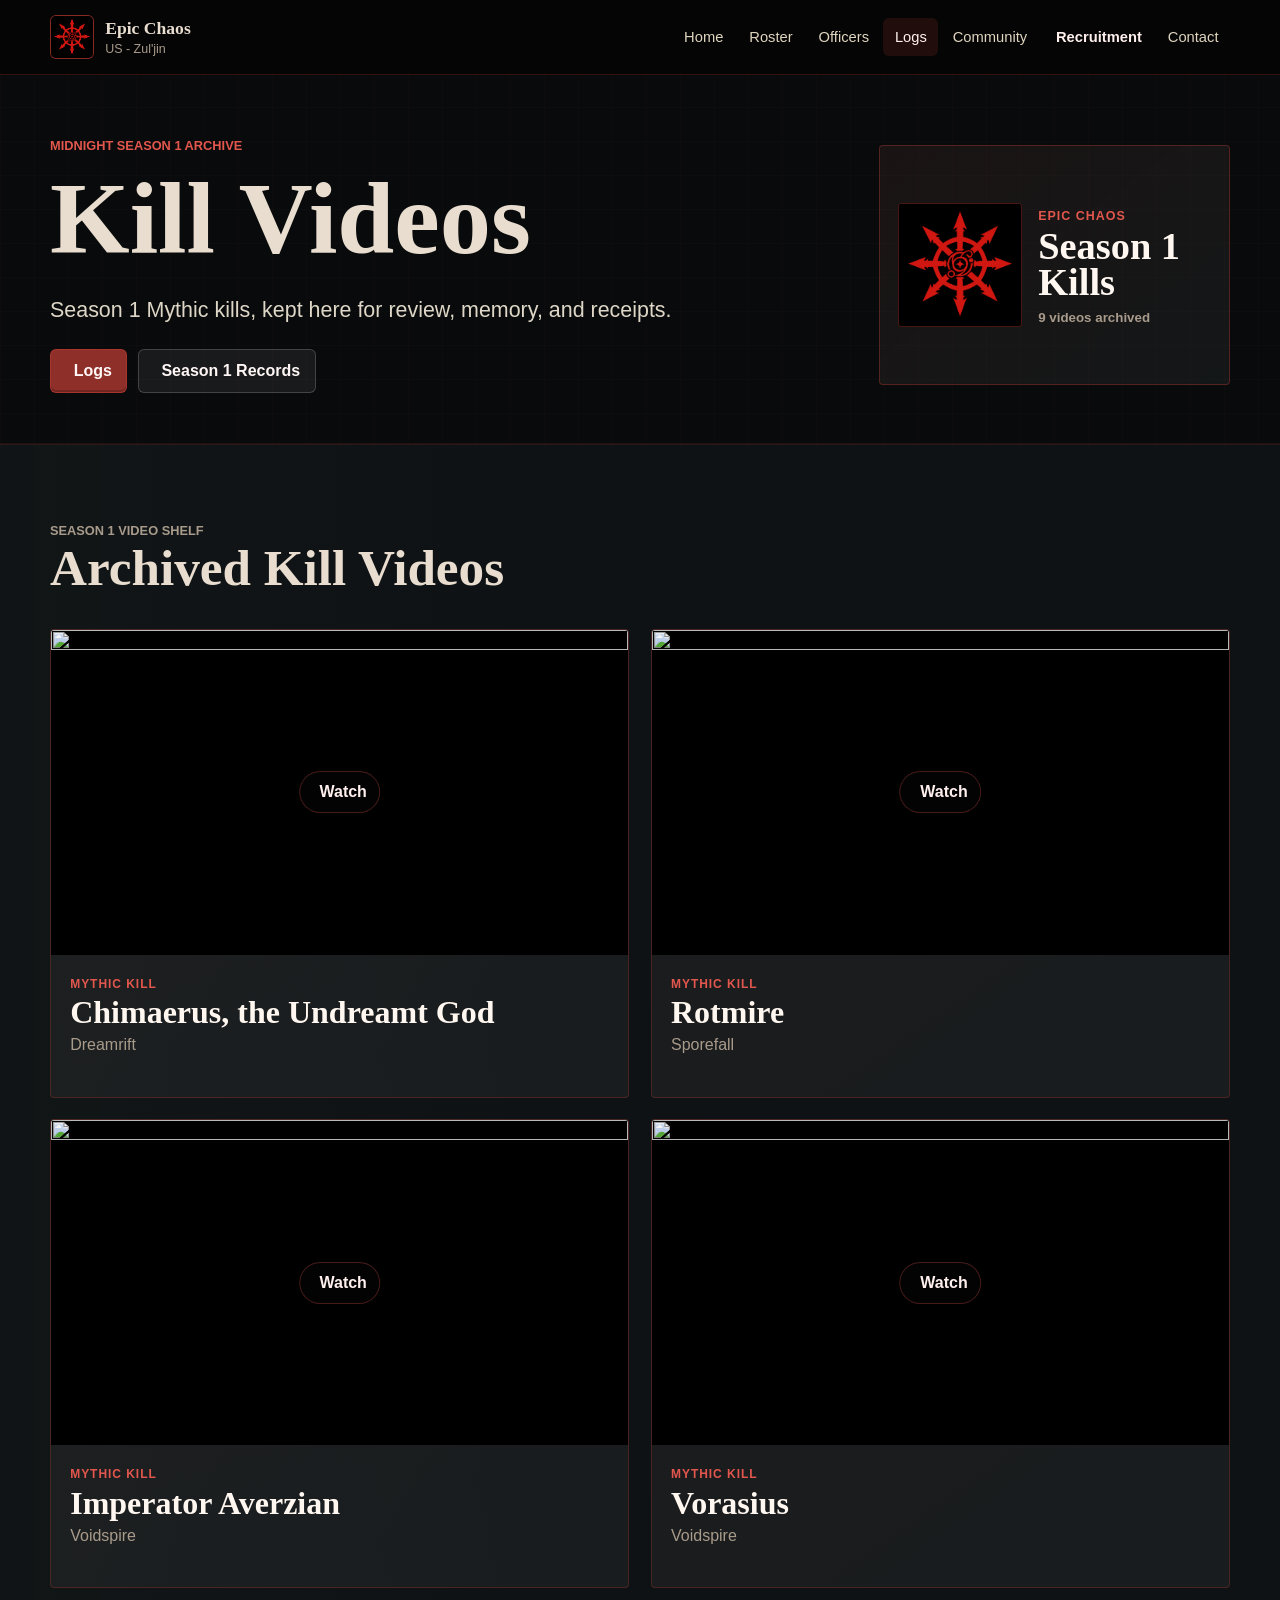
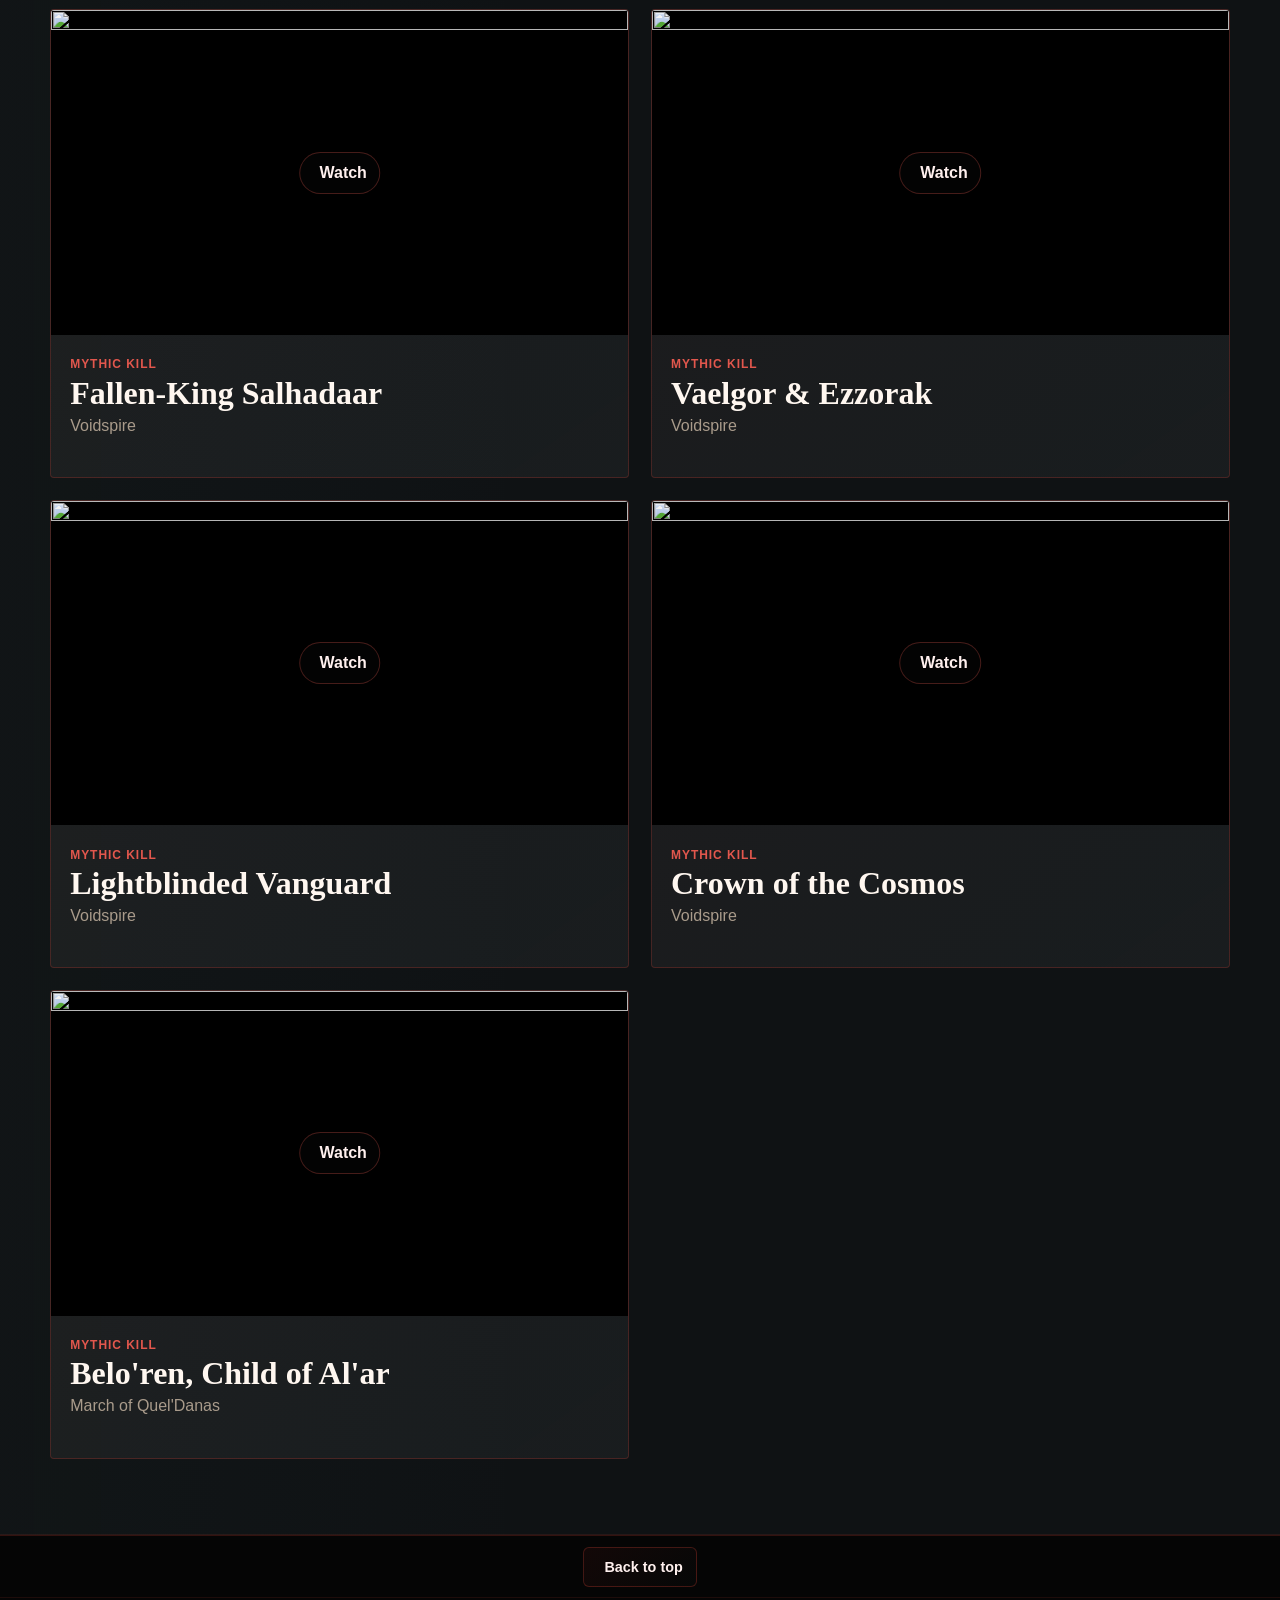
==== commit d68c7eed: "Minor Updates" ====
--- a/Armory/index.html
+++ b/Armory/index.html
@@ -10,8 +10,8 @@
     >
     <link rel="icon" type="image/png" href="../assets/epic-chaos-logo-v5.png">
     <link rel="apple-touch-icon" href="../assets/epic-chaos-logo-v5.png">
-    <link rel="stylesheet" href="../style.css?v=38">
-    <link rel="stylesheet" href="style.css?v=8">
+    <link rel="stylesheet" href="../style.css?v=39">
+    <link rel="stylesheet" href="style.css?v=9">
     <script defer src="https://unpkg.com/lucide@0.468.0/dist/umd/lucide.min.js"></script>
     <script defer src="script.js?v=7"></script>
   </head>
--- a/style.css
+++ b/style.css
@@ -7,15 +7,15 @@
   --muted: #a99b8b;
   --paper: #111315;
   --paper-ink: #e8ddcf;
-  --line: rgba(201, 154, 95, 0.22);
-  --line-dark: rgba(201, 154, 95, 0.3);
-  --gold: #8f6238;
-  --gold-bright: #c99a5f;
+  --line: rgba(214, 64, 53, 0.22);
+  --line-dark: rgba(214, 64, 53, 0.3);
+  --accent: #8f2f2a;
+  --accent-bright: #e2574d;
   --red: #d64035;
   --green: #3d716e;
   --blue: #6d7c91;
   --band-textured:
-    linear-gradient(90deg, rgba(201, 154, 95, 0.03) 1px, transparent 1px) 0 0 / 34px 34px,
+    linear-gradient(90deg, rgba(214, 64, 53, 0.026) 1px, transparent 1px) 0 0 / 34px 34px,
     linear-gradient(0deg, rgba(255, 255, 255, 0.012) 1px, transparent 1px) 0 0 / 34px 34px,
     #090a0b;
   --band-muted:
@@ -44,7 +44,7 @@
   min-width: 320px;
   overflow-x: hidden;
   background:
-    linear-gradient(90deg, rgba(201, 154, 95, 0.02) 1px, transparent 1px) 0 0 / 34px 34px,
+    linear-gradient(90deg, rgba(214, 64, 53, 0.018) 1px, transparent 1px) 0 0 / 34px 34px,
     linear-gradient(0deg, rgba(255, 255, 255, 0.01) 1px, transparent 1px) 0 0 / 34px 34px,
     var(--bg);
   color: var(--ink);
@@ -120,7 +120,7 @@
   top: 1rem;
   z-index: 50;
   transform: translateY(-150%);
-  background: var(--gold);
+  background: var(--accent);
   color: #fff7f5;
   padding: 0.65rem 0.85rem;
   border-radius: 6px;
@@ -230,25 +230,25 @@
 
 .nav-links a:hover,
 .nav-links a:focus-visible {
-  background: rgba(176, 139, 92, 0.14);
-  color: #fff8e6;
+  background: rgba(214, 64, 53, 0.14);
+  color: #fff0ee;
   outline: none;
 }
 
 .nav-links a[aria-current="page"] {
-  background: rgba(168, 109, 61, 0.18);
-  color: #fff8e6;
+  background: rgba(143, 47, 42, 0.2);
+  color: #fff0ee;
 }
 
 .nav-links .nav-cta {
   margin-left: 0.18rem;
-  color: #fff8e6;
+  color: #fff0ee;
   font-weight: 800;
 }
 
 .nav-links .nav-cta:hover,
 .nav-links .nav-cta:focus-visible {
-  background: rgba(176, 139, 92, 0.14);
+  background: rgba(214, 64, 53, 0.14);
 }
 
 .icon-button {
@@ -284,13 +284,13 @@
   width: 5px;
   height: 72%;
   border-radius: 99px;
-  background: linear-gradient(#3d716e, var(--gold-bright), #6d7c91);
+  background: linear-gradient(#3d716e, var(--accent-bright), #6d7c91);
 }
 
 .eyebrow,
 .section-kicker {
   margin: 0 0 0.8rem;
-  color: var(--gold-bright);
+  color: var(--accent-bright);
   font-size: 0.8rem;
   font-weight: 700;
   text-transform: uppercase;
@@ -319,11 +319,11 @@
   display: grid;
   align-content: center;
   gap: 0.18rem;
-  border: 1px solid rgba(176, 139, 92, 0.24);
+  border: 1px solid rgba(214, 64, 53, 0.24);
   border-radius: 6px;
   padding: 0.95rem 1rem 0.85rem;
   background:
-    linear-gradient(135deg, rgba(168, 109, 61, 0.08), transparent 42%),
+    linear-gradient(135deg, rgba(143, 47, 42, 0.08), transparent 42%),
     rgba(255, 255, 255, 0.024);
   box-shadow: none;
 }
@@ -335,8 +335,8 @@
   right: 0.78rem;
   width: 24px;
   height: 24px;
-  border-top: 1px solid rgba(214, 166, 104, 0.46);
-  border-right: 1px solid rgba(214, 166, 104, 0.46);
+  border-top: 1px solid rgba(226, 87, 77, 0.46);
+  border-right: 1px solid rgba(226, 87, 77, 0.46);
 }
 
 .hero-focus article::after {
@@ -346,7 +346,7 @@
   bottom: 0.78rem;
   width: 38px;
   height: 1px;
-  background: rgba(214, 166, 104, 0.34);
+  background: rgba(226, 87, 77, 0.34);
 }
 
 .hero-focus article:nth-child(2)::before {
@@ -359,7 +359,7 @@
 }
 
 .hero-focus span {
-  color: var(--gold-bright);
+  color: var(--accent-bright);
   font-size: 0.72rem;
   font-weight: 900;
   letter-spacing: 0.11em;
@@ -407,7 +407,7 @@
 
 .leader-strip b,
 .summary-pill b {
-  color: var(--gold-bright);
+  color: var(--accent-bright);
 }
 
 .button {
@@ -416,7 +416,7 @@
   align-items: center;
   justify-content: center;
   gap: 0.52rem;
-  border: 1px solid rgba(176, 139, 92, 0.34);
+  border: 1px solid rgba(214, 64, 53, 0.34);
   border-radius: 6px;
   padding: 0.66rem 0.9rem;
   background: rgba(255, 255, 255, 0.065);
@@ -428,13 +428,13 @@
 
 .button:hover,
 .button:focus-visible {
-  background: rgba(168, 109, 61, 0.18);
-  border-color: rgba(214, 166, 104, 0.72);
+  background: rgba(143, 47, 42, 0.18);
+  border-color: rgba(226, 87, 77, 0.62);
   outline: none;
 }
 
 .button.primary {
-  background: var(--gold);
+  background: var(--accent);
   color: #fff8f7;
   box-shadow: inset 0 -2px 0 rgba(0, 0, 0, 0.22);
 }
@@ -455,18 +455,18 @@
 }
 
 .hero-board {
-  border: 1px solid rgba(176, 139, 92, 0.3);
+  border: 1px solid rgba(214, 64, 53, 0.3);
   border-radius: var(--radius);
   padding: clamp(0.85rem, 2vw, 1.15rem);
   background:
-    linear-gradient(145deg, rgba(168, 109, 61, 0.07), rgba(61, 113, 110, 0.035)),
+    linear-gradient(145deg, rgba(143, 47, 42, 0.07), rgba(61, 113, 110, 0.035)),
     rgba(13, 13, 13, 0.96);
   box-shadow: 0 18px 30px rgba(0, 0, 0, 0.26);
 }
 
 .logo-card {
   margin: 0 0 0.75rem;
-  border: 1px solid rgba(168, 109, 61, 0.32);
+  border: 1px solid rgba(214, 64, 53, 0.32);
   border-radius: var(--radius);
   overflow: hidden;
   background: #000;
@@ -604,7 +604,7 @@
 
 .star-core.outer {
   fill: #070304;
-  stroke: var(--gold-bright);
+  stroke: var(--accent-bright);
   stroke-width: 7;
 }
 
@@ -615,14 +615,14 @@
 }
 
 .star-core.inner {
-  fill: var(--gold-bright);
+  fill: var(--accent-bright);
   stroke: #070304;
   stroke-width: 2;
 }
 
 .core-mark {
   fill: none;
-  stroke: var(--gold-bright);
+  stroke: var(--accent-bright);
   stroke-linecap: round;
   stroke-linejoin: round;
   stroke-width: 5;
@@ -638,7 +638,7 @@
 }
 
 .brand-logo .star-core.middle {
-  fill: var(--gold-bright);
+  fill: var(--accent-bright);
   stroke: #070304;
   stroke-width: 2;
 }
@@ -799,13 +799,13 @@
 
 .band-paper {
   background:
-    linear-gradient(90deg, rgba(201, 154, 95, 0.022) 1px, transparent 1px) 0 0 / 36px 36px,
+    linear-gradient(90deg, rgba(214, 64, 53, 0.018) 1px, transparent 1px) 0 0 / 36px 36px,
     var(--paper);
   color: var(--paper-ink);
 }
 
 .band-paper .section-kicker {
-  color: var(--gold-bright);
+  color: var(--accent-bright);
 }
 
 .band-paper .section-head p,
@@ -815,14 +815,14 @@
 
 .band-ink {
   background:
-    linear-gradient(90deg, rgba(214, 166, 104, 0.03), transparent 38%),
+    linear-gradient(90deg, rgba(214, 64, 53, 0.026), transparent 38%),
     #090b0f;
   border-block: 1px solid var(--line);
 }
 
 .band-recruitment {
   background:
-    linear-gradient(90deg, rgba(143, 98, 56, 0.042), transparent 36%, rgba(61, 113, 110, 0.055) 82%),
+    linear-gradient(90deg, rgba(143, 47, 42, 0.05), transparent 36%, rgba(61, 113, 110, 0.055) 82%),
     linear-gradient(0deg, rgba(255, 255, 255, 0.012) 1px, transparent 1px) 0 0 / 34px 34px,
     #08090d;
   border-block: 1px solid var(--line);
@@ -830,7 +830,7 @@
 
 .band-contact {
   background:
-    linear-gradient(135deg, rgba(168, 109, 61, 0.07), transparent 34%),
+    linear-gradient(135deg, rgba(143, 47, 42, 0.07), transparent 34%),
     #08090d;
   border-top: 1px solid var(--line);
 }
@@ -849,7 +849,7 @@
   left: calc(50% - 50vw);
   right: calc(50% - 50vw);
   z-index: -1;
-  border-block: 1px solid rgba(176, 139, 92, 0.12);
+  border-block: 1px solid rgba(214, 64, 53, 0.12);
 }
 
 main > section:first-child::before {
@@ -930,11 +930,11 @@
   min-height: 32px;
   display: inline-flex;
   align-items: center;
-  border: 1px solid rgba(240, 184, 109, 0.28);
+  border: 1px solid rgba(226, 87, 77, 0.28);
   border-radius: 4px;
   padding: 0.28rem 0.58rem;
-  background: rgba(240, 184, 109, 0.08);
-  color: #ffe0ae;
+  background: rgba(214, 64, 53, 0.09);
+  color: #ffd7d3;
   font-size: 0.82rem;
   font-weight: 800;
 }
@@ -942,18 +942,18 @@
 .raid-times-panel {
   display: grid;
   gap: 0.8rem;
-  border: 1px solid rgba(176, 139, 92, 0.34);
+  border: 1px solid rgba(214, 64, 53, 0.28);
   border-radius: var(--radius);
   padding: clamp(1rem, 2vw, 1.25rem);
   background:
-    linear-gradient(145deg, rgba(168, 109, 61, 0.08), rgba(61, 113, 110, 0.04)),
+    linear-gradient(145deg, rgba(143, 47, 42, 0.09), rgba(61, 113, 110, 0.04)),
     rgba(255, 255, 255, 0.035);
   box-shadow: 0 14px 28px rgba(0, 0, 0, 0.24);
 }
 
 .raid-times-label,
 .raid-time-line span {
-  color: #ffc47f;
+  color: #e2574d;
   font-size: 0.78rem;
   font-weight: 900;
   letter-spacing: 0.08em;
@@ -978,7 +978,7 @@
 
 .raid-time-line b {
   align-self: end;
-  color: #ffd090;
+  color: #ffd7d3;
   font-size: 0.96rem;
   white-space: nowrap;
 }
@@ -1016,7 +1016,7 @@
   display: grid;
   align-content: start;
   background:
-    linear-gradient(145deg, rgba(168, 109, 61, 0.08), rgba(61, 113, 110, 0.035)),
+    linear-gradient(145deg, rgba(143, 47, 42, 0.075), rgba(61, 113, 110, 0.035)),
     rgba(255, 255, 255, 0.04);
 }
 
@@ -1086,12 +1086,12 @@
   border-radius: 6px;
   padding: 0.72rem;
   background:
-    linear-gradient(135deg, rgba(61, 113, 110, 0.14), rgba(168, 109, 61, 0.07)),
+    linear-gradient(135deg, rgba(61, 113, 110, 0.14), rgba(143, 47, 42, 0.08)),
     rgba(0, 0, 0, 0.22);
 }
 
 .recruit-openings strong {
-  color: #ffe0ae;
+  color: #ffd7d3;
   font-family: Georgia, "Times New Roman", serif;
   font-size: 2.35rem;
   line-height: 0.95;
@@ -1120,11 +1120,11 @@
 
 .fit-grid-home article {
   min-height: 142px;
-  border: 1px solid rgba(240, 184, 109, 0.22);
+  border: 1px solid rgba(214, 64, 53, 0.2);
   border-radius: var(--radius);
   padding: 1rem;
   background:
-    linear-gradient(145deg, rgba(168, 109, 61, 0.045), rgba(61, 113, 110, 0.04)),
+    linear-gradient(145deg, rgba(143, 47, 42, 0.05), rgba(61, 113, 110, 0.04)),
     rgba(255, 255, 255, 0.034);
 }
 
@@ -1165,11 +1165,11 @@
   display: grid;
   align-content: end;
   gap: 0.18rem;
-  border: 1px solid rgba(176, 139, 92, 0.24);
+  border: 1px solid rgba(214, 64, 53, 0.22);
   border-radius: var(--radius);
   padding: 0.9rem;
   background:
-    linear-gradient(145deg, rgba(168, 109, 61, 0.055), rgba(61, 113, 110, 0.026)),
+    linear-gradient(145deg, rgba(143, 47, 42, 0.055), rgba(61, 113, 110, 0.026)),
     rgba(255, 255, 255, 0.034);
   color: inherit;
   text-decoration: none;
@@ -1182,11 +1182,11 @@
   right: 0.9rem;
   top: 0.9rem;
   height: 1px;
-  background: rgba(176, 139, 92, 0.28);
+  background: rgba(214, 64, 53, 0.28);
 }
 
 .season-archive-links span {
-  color: var(--gold-bright);
+  color: var(--accent-bright);
   font-size: 0.72rem;
   font-weight: 900;
   letter-spacing: 0.11em;
@@ -1207,9 +1207,9 @@
 
 .season-archive-links a:hover,
 .season-archive-links a:focus-visible {
-  border-color: rgba(214, 166, 104, 0.46);
-  background:
-    linear-gradient(145deg, rgba(168, 109, 61, 0.065), rgba(61, 113, 110, 0.035)),
+  border-color: rgba(226, 87, 77, 0.46);
+  background:
+    linear-gradient(145deg, rgba(143, 47, 42, 0.07), rgba(61, 113, 110, 0.035)),
     rgba(255, 255, 255, 0.038);
   outline: none;
 }
@@ -1255,9 +1255,9 @@
   height: 54px;
   display: grid;
   place-items: center;
-  border: 1px solid rgba(201, 154, 95, 0.36);
+  border: 1px solid rgba(214, 64, 53, 0.34);
   border-radius: 6px;
-  color: var(--gold-bright);
+  color: var(--accent-bright);
   font-family: Georgia, "Times New Roman", serif;
   font-size: 1.22rem;
 }
@@ -1274,7 +1274,7 @@
 }
 
 .schedule-card.accent {
-  border-color: rgba(201, 154, 95, 0.52);
+  border-color: rgba(214, 64, 53, 0.5);
 }
 
 .schedule-card.quiet {
@@ -1312,8 +1312,8 @@
 
 .segmented button.is-active,
 .tabs button.is-active {
-  background: var(--gold);
-  border-color: var(--gold);
+  background: var(--accent);
+  border-color: var(--accent);
   color: #fff8f7;
 }
 
@@ -1330,7 +1330,7 @@
 
 .search-box svg {
   width: 18px;
-  color: var(--gold-bright);
+  color: var(--accent-bright);
 }
 
 .search-box input {
@@ -1352,7 +1352,7 @@
 }
 
 .player-card {
-  --class: var(--gold);
+  --class: var(--accent);
   position: relative;
   min-height: 122px;
   overflow: hidden;
@@ -1475,7 +1475,7 @@
 .contact-grid div {
   border: 1px solid var(--line);
   background:
-    linear-gradient(145deg, rgba(168, 109, 61, 0.04), rgba(61, 113, 110, 0.026)),
+    linear-gradient(145deg, rgba(143, 47, 42, 0.05), rgba(61, 113, 110, 0.026)),
     rgba(255, 255, 255, 0.045);
 }
 
@@ -1489,7 +1489,7 @@
 }
 
 .progress-row strong {
-  color: #ffd094;
+  color: #ffd7d3;
   font-family: Georgia, "Times New Roman", serif;
   font-size: 1.38rem;
   text-shadow: none;
@@ -1546,7 +1546,7 @@
 
 .report-title:hover,
 .report-title:focus-visible {
-  color: #ffd69a;
+  color: #ffb7b0;
   outline: none;
 }
 
@@ -1559,10 +1559,10 @@
 .report-card > small {
   grid-column: 2;
   justify-self: end;
-  border: 1px solid rgba(176, 139, 92, 0.3);
+  border: 1px solid rgba(214, 64, 53, 0.3);
   border-radius: 4px;
   padding: 0.24rem 0.42rem;
-  color: var(--gold-bright);
+  color: var(--accent-bright);
   font-size: 0.76rem;
   font-weight: 700;
   white-space: nowrap;
@@ -1570,7 +1570,7 @@
 
 .report-card:hover,
 .report-card:focus-within {
-  border-color: rgba(214, 166, 104, 0.6);
+  border-color: rgba(226, 87, 77, 0.56);
   outline: none;
 }
 
@@ -1586,7 +1586,7 @@
   display: inline-flex;
   align-items: center;
   gap: 0.34rem;
-  border: 1px solid rgba(240, 184, 109, 0.22);
+  border: 1px solid rgba(214, 64, 53, 0.22);
   border-radius: 4px;
   padding: 0.34rem 0.5rem;
   background: rgba(0, 0, 0, 0.18);
@@ -1603,17 +1603,17 @@
 .report-action svg {
   width: 15px;
   height: 15px;
-  color: var(--gold-bright);
+  color: var(--accent-bright);
 }
 
 .report-action.primary {
-  border-color: rgba(201, 154, 95, 0.36);
-  color: #fff2df;
+  border-color: rgba(214, 64, 53, 0.38);
+  color: #fff0ee;
 }
 
 .report-action:hover,
 .report-action:focus-visible {
-  border-color: rgba(240, 184, 109, 0.55);
+  border-color: rgba(226, 87, 77, 0.55);
   background: rgba(255, 255, 255, 0.07);
   color: #fff8ee;
   outline: none;
@@ -1630,7 +1630,7 @@
 
 .text-link {
   justify-self: start;
-  color: var(--gold-bright);
+  color: var(--accent-bright);
   font-weight: 700;
   text-underline-offset: 0.18em;
 }
@@ -1652,7 +1652,7 @@
 
 .requirement-card h3,
 .resource-columns h3 {
-  color: var(--gold-bright);
+  color: var(--accent-bright);
 }
 
 .requirement-card ul,
@@ -1693,12 +1693,12 @@
   background: rgba(255, 255, 255, 0.12);
 }
 
-.need-card.high { border-color: rgba(201, 154, 95, 0.5); }
-.need-card.medium { border-color: rgba(143, 98, 56, 0.46); }
+.need-card.high { border-color: rgba(214, 64, 53, 0.48); }
+.need-card.medium { border-color: rgba(143, 47, 42, 0.46); }
 .need-card.low { border-color: rgba(109, 124, 145, 0.44); }
 .need-card.social { border-color: rgba(63, 143, 134, 0.5); }
-.need-card.high h3 { color: #f0c386; }
-.need-card.medium h3 { color: #dfb077; }
+.need-card.high h3 { color: #ffbab4; }
+.need-card.medium h3 { color: #e98a82; }
 .need-card.low h3 { color: #c7d1df; }
 .need-card.social h3 { color: #c5ebe5; }
 
@@ -1709,9 +1709,9 @@
   gap: 0.35rem;
   min-width: 0;
   overflow: hidden;
-  border-color: rgba(240, 184, 109, 0.24);
-  background:
-    linear-gradient(145deg, rgba(168, 109, 61, 0.06), rgba(61, 113, 110, 0.04)),
+  border-color: rgba(214, 64, 53, 0.22);
+  background:
+    linear-gradient(145deg, rgba(143, 47, 42, 0.06), rgba(61, 113, 110, 0.04)),
     rgba(255, 255, 255, 0.045);
   box-shadow: none;
 }
@@ -1750,7 +1750,7 @@
   display: flex;
   justify-content: center;
   border-top: 1px solid var(--line);
-  border-bottom: 1px solid rgba(176, 139, 92, 0.12);
+  border-bottom: 1px solid rgba(214, 64, 53, 0.12);
   background: rgba(6, 6, 6, 0.96);
 }
 
@@ -1759,13 +1759,13 @@
   display: inline-flex;
   align-items: center;
   gap: 0.45rem;
-  border: 1px solid rgba(176, 139, 92, 0.28);
+  border: 1px solid rgba(214, 64, 53, 0.28);
   border-radius: 6px;
   padding: 0 0.8rem;
   background:
-    linear-gradient(135deg, rgba(168, 109, 61, 0.1), rgba(61, 113, 110, 0.04)),
+    linear-gradient(135deg, rgba(143, 47, 42, 0.1), rgba(61, 113, 110, 0.04)),
     rgba(5, 4, 4, 0.88);
-  color: #fff8e6;
+  color: #fff0ee;
   font: inherit;
   font-size: 0.9rem;
   font-weight: 800;
@@ -1776,7 +1776,7 @@
 .back-top:hover,
 .back-top:focus-visible {
   background:
-    linear-gradient(135deg, rgba(168, 109, 61, 0.18), rgba(61, 113, 110, 0.08)),
+    linear-gradient(135deg, rgba(143, 47, 42, 0.18), rgba(61, 113, 110, 0.08)),
     rgba(5, 4, 4, 0.94);
   outline: none;
 }
@@ -1784,7 +1784,7 @@
 .back-top svg {
   width: 17px;
   height: 17px;
-  color: var(--gold-bright);
+  color: var(--accent-bright);
 }
 
 @media (max-width: 1020px) {
--- a/Armory/style.css
+++ b/Armory/style.css
@@ -1,6 +1,6 @@
 .armory-page .nav-links a[aria-current="page"] {
-  background: rgba(168, 109, 61, 0.18);
-  color: #fff8e6;
+  background: rgba(143, 47, 42, 0.2);
+  color: #fff0ee;
 }
 
 .armory-page h1 {
@@ -28,11 +28,11 @@
   grid-template-columns: minmax(116px, 0.72fr) minmax(0, 1fr);
   align-items: center;
   gap: 1rem;
-  border: 1px solid rgba(176, 139, 92, 0.32);
+  border: 1px solid rgba(214, 64, 53, 0.32);
   border-radius: var(--radius);
   padding: 1.15rem;
   background:
-    linear-gradient(145deg, rgba(168, 109, 61, 0.07), rgba(61, 113, 110, 0.04)),
+    linear-gradient(145deg, rgba(143, 47, 42, 0.07), rgba(61, 113, 110, 0.04)),
     rgba(255, 255, 255, 0.034);
   box-shadow: none;
 }
@@ -48,7 +48,7 @@
 }
 
 .armory-mark span {
-  color: var(--gold-bright);
+  color: var(--accent-bright);
   font-size: 0.78rem;
   font-weight: 900;
   letter-spacing: 0.08em;
@@ -85,10 +85,10 @@
   overflow: hidden;
   display: grid;
   grid-template-rows: auto 1fr;
-  border: 1px solid rgba(176, 139, 92, 0.24);
-  border-radius: var(--radius);
-  background:
-    linear-gradient(145deg, rgba(168, 109, 61, 0.052), rgba(61, 113, 110, 0.03)),
+  border: 1px solid rgba(214, 64, 53, 0.24);
+  border-radius: var(--radius);
+  background:
+    linear-gradient(145deg, rgba(143, 47, 42, 0.052), rgba(61, 113, 110, 0.03)),
     rgba(255, 255, 255, 0.034);
   box-shadow: none;
   cursor: pointer;
@@ -97,9 +97,9 @@
 
 .kill-card:hover,
 .kill-card:focus-within {
-  border-color: rgba(255, 208, 144, 0.48);
-  background:
-    linear-gradient(145deg, rgba(168, 109, 61, 0.08), rgba(61, 113, 110, 0.04)),
+  border-color: rgba(226, 87, 77, 0.48);
+  background:
+    linear-gradient(145deg, rgba(143, 47, 42, 0.08), rgba(61, 113, 110, 0.04)),
     rgba(255, 255, 255, 0.038);
 }
 
@@ -118,11 +118,11 @@
   display: inline-flex;
   align-items: center;
   gap: 0.45rem;
-  border: 1px solid rgba(255, 208, 144, 0.3);
+  border: 1px solid rgba(226, 87, 77, 0.3);
   border-radius: 999px;
   padding: 0.48rem 0.78rem;
   background: rgba(5, 4, 4, 0.78);
-  color: #fff8e6;
+  color: #fff0ee;
   font: inherit;
   font-weight: 900;
   backdrop-filter: none;
@@ -132,7 +132,7 @@
 .watch-button svg {
   width: 17px;
   height: 17px;
-  color: var(--gold-bright);
+  color: var(--accent-bright);
 }
 
 .watch-button:hover,
@@ -164,7 +164,7 @@
 }
 
 .kill-info span {
-  color: var(--gold-bright);
+  color: var(--accent-bright);
   font-size: 0.75rem;
   font-weight: 900;
   letter-spacing: 0.08em;
@@ -187,7 +187,7 @@
 .kill-modal {
   width: min(1120px, calc(100vw - 28px));
   max-height: calc(100vh - 28px);
-  border: 1px solid rgba(176, 139, 92, 0.38);
+  border: 1px solid rgba(214, 64, 53, 0.38);
   border-radius: var(--radius);
   padding: 0;
   background: #050506;
@@ -205,7 +205,7 @@
   display: grid;
   gap: 0;
   background:
-    linear-gradient(145deg, rgba(168, 109, 61, 0.08), rgba(61, 113, 110, 0.04)),
+    linear-gradient(145deg, rgba(143, 47, 42, 0.08), rgba(61, 113, 110, 0.04)),
     #07090d;
 }
 
@@ -218,10 +218,10 @@
   height: 42px;
   display: inline-grid;
   place-items: center;
-  border: 1px solid rgba(255, 208, 144, 0.24);
+  border: 1px solid rgba(226, 87, 77, 0.24);
   border-radius: 999px;
   background: rgba(5, 4, 4, 0.8);
-  color: #fff8e6;
+  color: #fff0ee;
   cursor: pointer;
 }
 
@@ -255,7 +255,7 @@
 }
 
 .modal-info span {
-  color: var(--gold-bright);
+  color: var(--accent-bright);
   font-size: 0.75rem;
   font-weight: 900;
   letter-spacing: 0.08em;
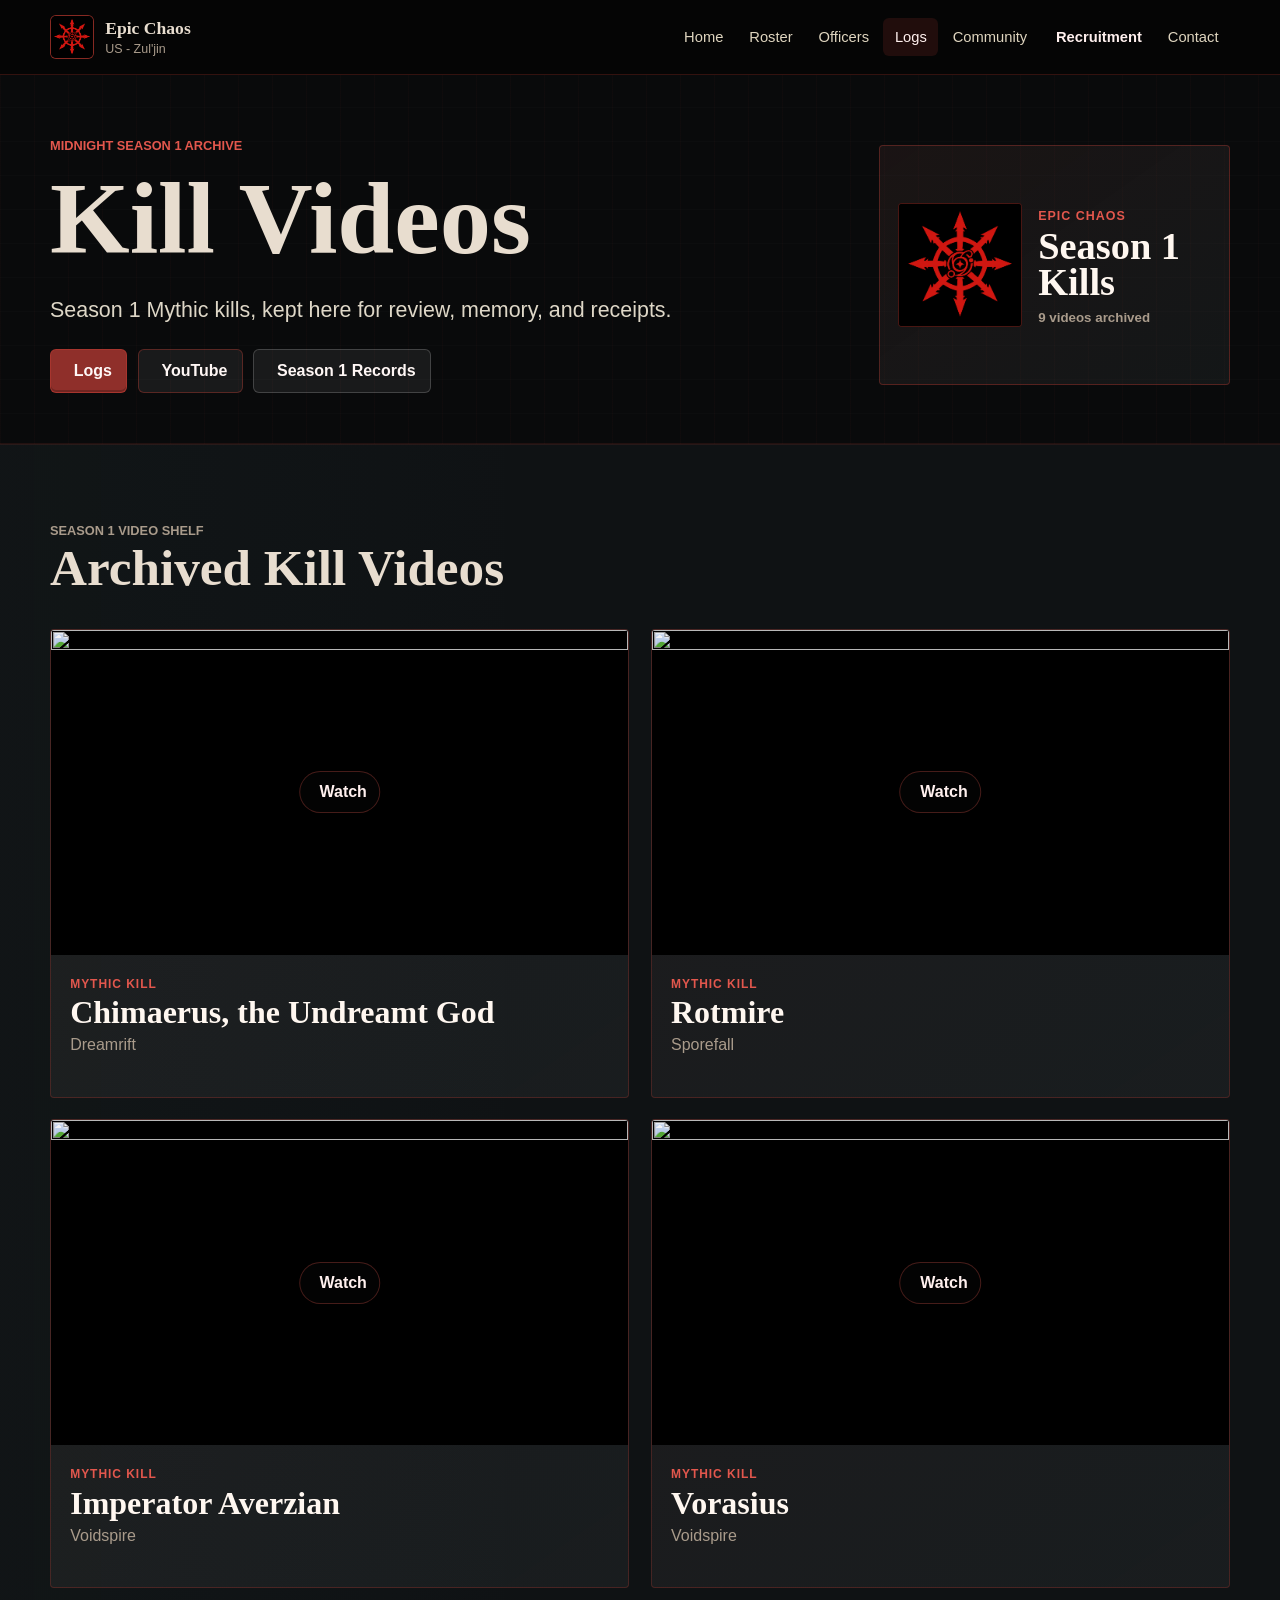
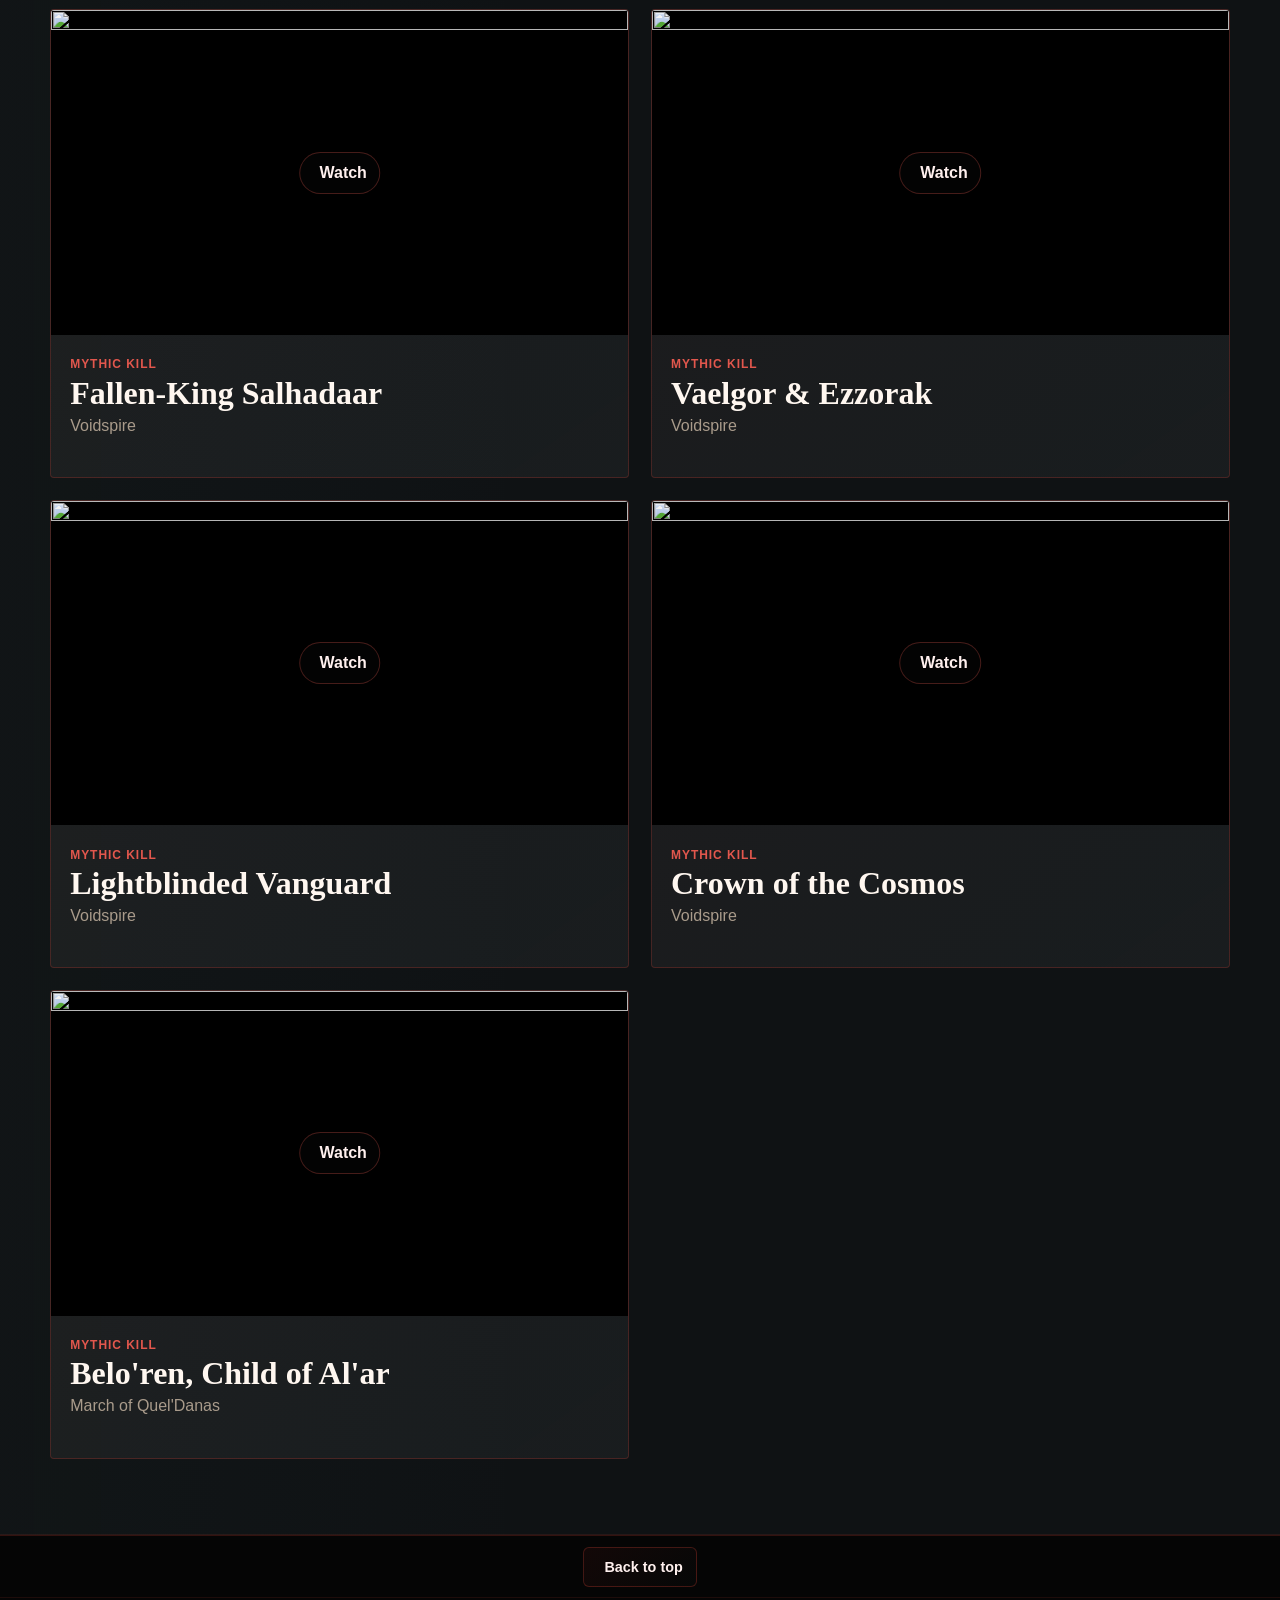
==== commit 5e28ae91: "youtube channel" ====
--- a/Armory/index.html
+++ b/Armory/index.html
@@ -57,6 +57,10 @@
               <i data-lucide="bar-chart-3"></i>
               Logs
             </a>
+            <a class="button" href="https://www.youtube.com/@EpicChaos-Zuljin">
+              <i data-lucide="youtube"></i>
+              YouTube
+            </a>
             <a class="button ghost" href="/Kill-Team/">
               <i data-lucide="image"></i>
               Season 1 Records
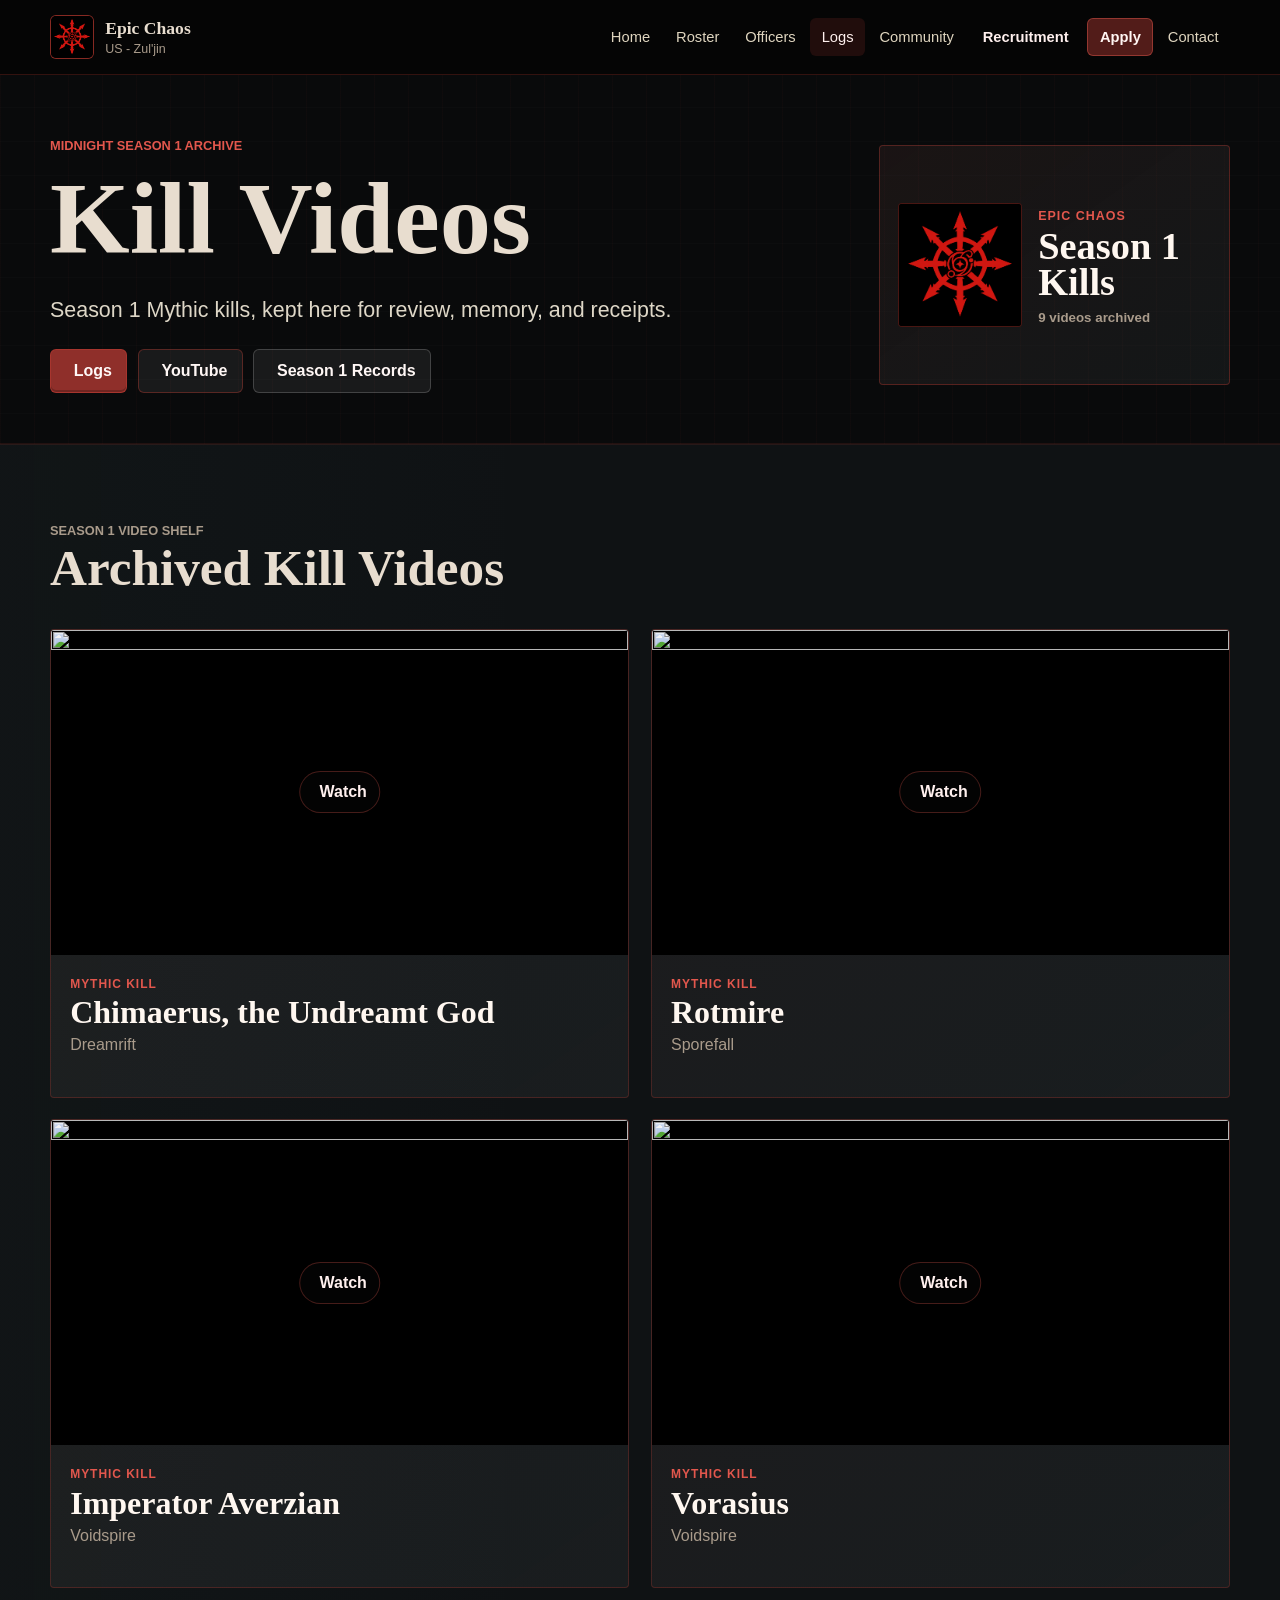
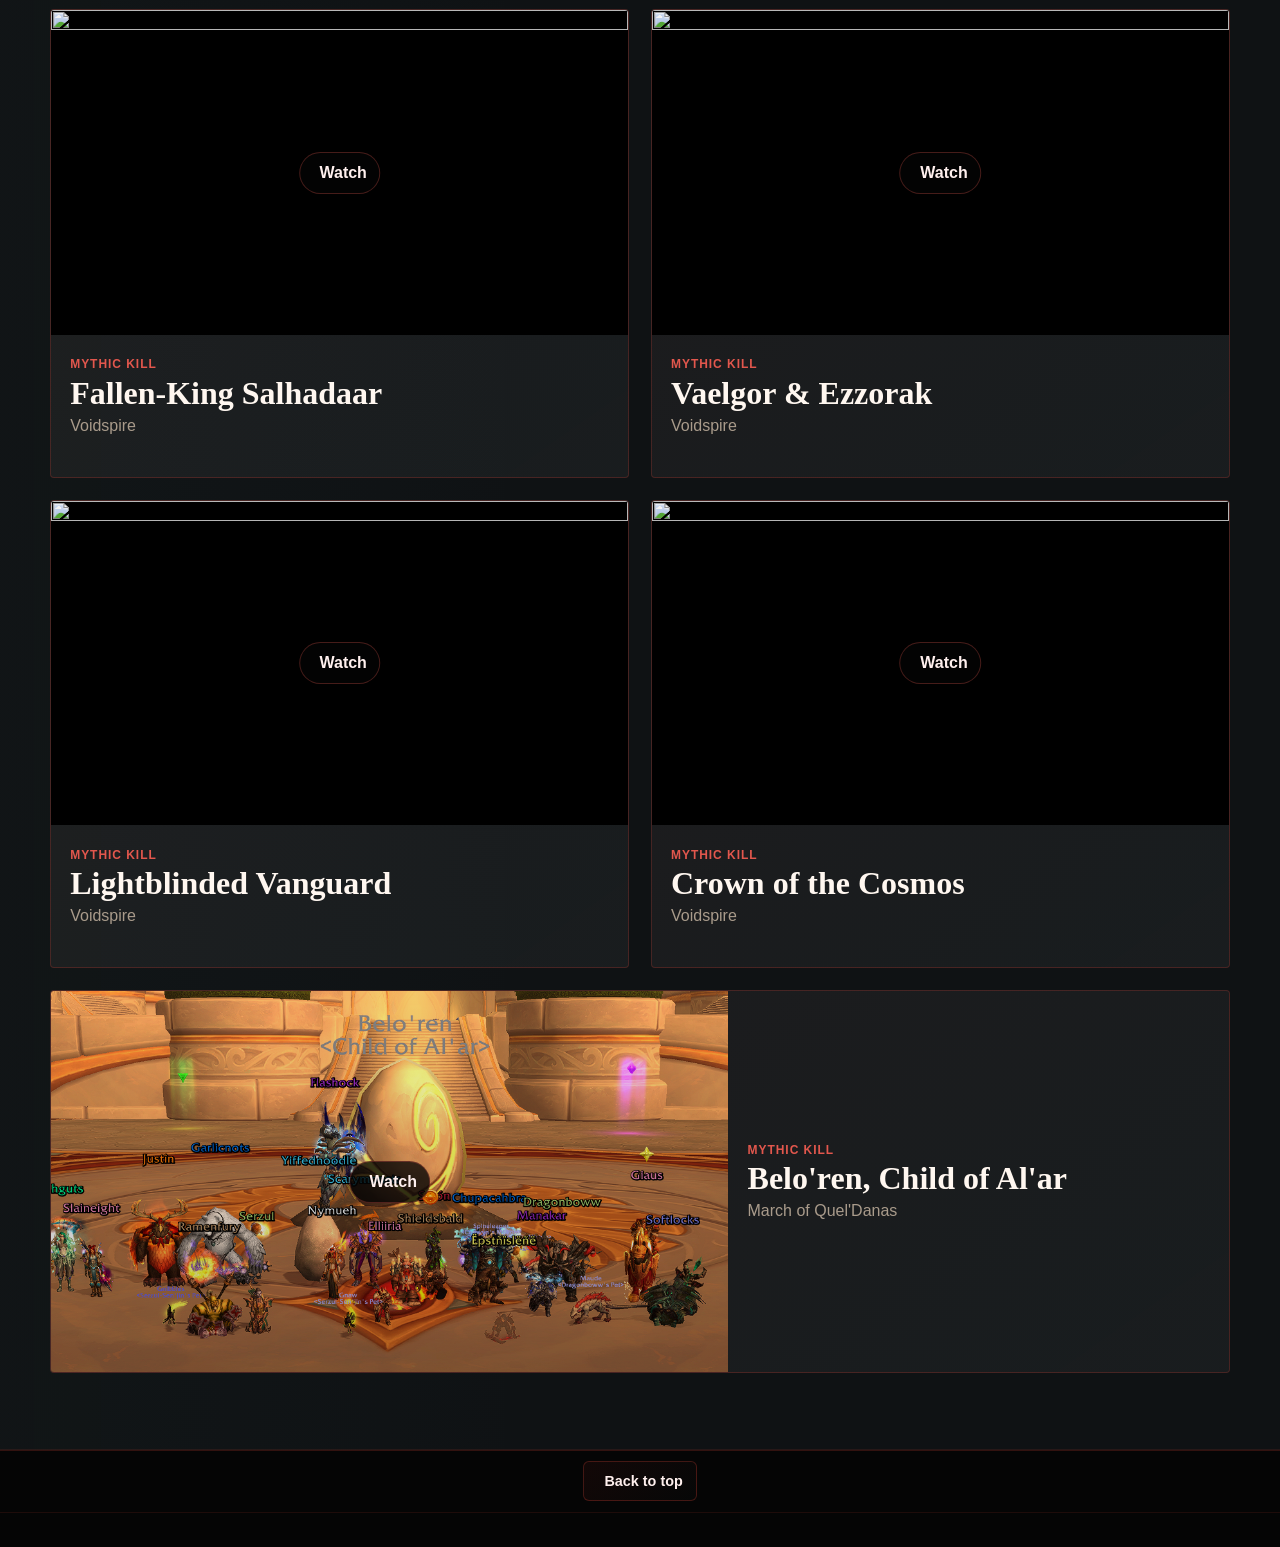
==== commit 356dbc01: "Major CSS update/code test" ====
--- a/Armory/index.html
+++ b/Armory/index.html
@@ -10,8 +10,8 @@
     >
     <link rel="icon" type="image/png" href="../assets/epic-chaos-logo-v5.png">
     <link rel="apple-touch-icon" href="../assets/epic-chaos-logo-v5.png">
-    <link rel="stylesheet" href="../style.css?v=39">
-    <link rel="stylesheet" href="style.css?v=9">
+    <link rel="stylesheet" href="../style.css?v=42">
+    <link rel="stylesheet" href="style.css?v=10">
     <script defer src="https://unpkg.com/lucide@0.468.0/dist/umd/lucide.min.js"></script>
     <script defer src="script.js?v=7"></script>
   </head>
@@ -39,6 +39,7 @@
           <a href="/Logs/" aria-current="page">Logs</a>
           <a href="/Causes/">Community</a>
           <a class="nav-cta" href="/#recruitment" data-scroll-target="recruitment">Recruitment</a>
+          <a class="nav-apply" href="https://forms.gle/5R5TwA4dQadTschp9">Apply</a>
           <a href="/#contact" data-scroll-target="contact">Contact</a>
         </div>
       </nav>
@@ -210,7 +211,7 @@
 
             <article class="kill-card" data-title="Belo'ren, Child of Al'ar" data-youtube="FGEQdwVW5qk">
               <div class="youtube-preview">
-                <img src="https://img.youtube.com/vi/FGEQdwVW5qk/maxresdefault.jpg" alt="" loading="lazy">
+                <img src="../assets/beloren-kill-team.png" alt="" loading="lazy">
                 <span class="watch-button" aria-hidden="true">
                   <i data-lucide="play"></i>
                   Watch
--- a/style.css
+++ b/style.css
@@ -54,6 +54,10 @@
   content: none;
 }
 
+main {
+  overflow-x: clip;
+}
+
 img,
 svg {
   display: block;
@@ -251,6 +255,21 @@
   background: rgba(214, 64, 53, 0.14);
 }
 
+.nav-links .nav-apply {
+  margin-left: 0.28rem;
+  border: 1px solid rgba(226, 87, 77, 0.46);
+  background: rgba(143, 47, 42, 0.56);
+  color: #fff5f2;
+  font-weight: 900;
+}
+
+.nav-links .nav-apply:hover,
+.nav-links .nav-apply:focus-visible {
+  border-color: rgba(226, 87, 77, 0.78);
+  background: rgba(214, 64, 53, 0.74);
+  color: #fff;
+}
+
 .icon-button {
   width: 42px;
   height: 42px;
@@ -850,6 +869,7 @@
   right: calc(50% - 50vw);
   z-index: -1;
   border-block: 1px solid rgba(214, 64, 53, 0.12);
+  pointer-events: none;
 }
 
 main > section:first-child::before {
@@ -1645,6 +1665,10 @@
   grid-template-columns: repeat(3, minmax(0, 1fr));
 }
 
+.contact-grid {
+  grid-template-columns: repeat(2, minmax(0, 1fr));
+}
+
 .requirement-card {
   border: 1px solid var(--line-dark);
   background: rgba(255, 255, 255, 0.045);
@@ -1821,6 +1845,10 @@
 }
 
 @media (max-width: 760px) {
+  .section {
+    padding: clamp(2.4rem, 9vw, 3.35rem) 0;
+  }
+
   .icon-button {
     display: inline-flex;
   }
@@ -1845,6 +1873,12 @@
 
   .nav-links a {
     min-height: 44px;
+    justify-content: center;
+  }
+
+  .nav-links .nav-apply {
+    margin-left: 0;
+    justify-content: center;
   }
 
   .back-top-wrap {
@@ -1868,7 +1902,8 @@
   .recruitment-section-head,
   .roster-head {
     display: grid;
-    gap: 1rem;
+    gap: 0.85rem;
+    margin-bottom: 1.05rem;
   }
 
   .schedule-grid,
--- a/Armory/style.css
+++ b/Armory/style.css
@@ -184,6 +184,24 @@
   color: var(--muted);
 }
 
+@media (min-width: 901px) {
+  .kill-card:nth-child(odd):last-child {
+    grid-column: 1 / -1;
+    grid-template-columns: minmax(0, 1.15fr) minmax(300px, 0.85fr);
+    grid-template-rows: auto;
+  }
+
+  .kill-card:nth-child(odd):last-child .youtube-preview img {
+    height: 100%;
+  }
+
+  .kill-card:nth-child(odd):last-child .kill-info {
+    min-height: auto;
+    align-content: center;
+    display: grid;
+  }
+}
+
 .kill-modal {
   width: min(1120px, calc(100vw - 28px));
   max-height: calc(100vh - 28px);
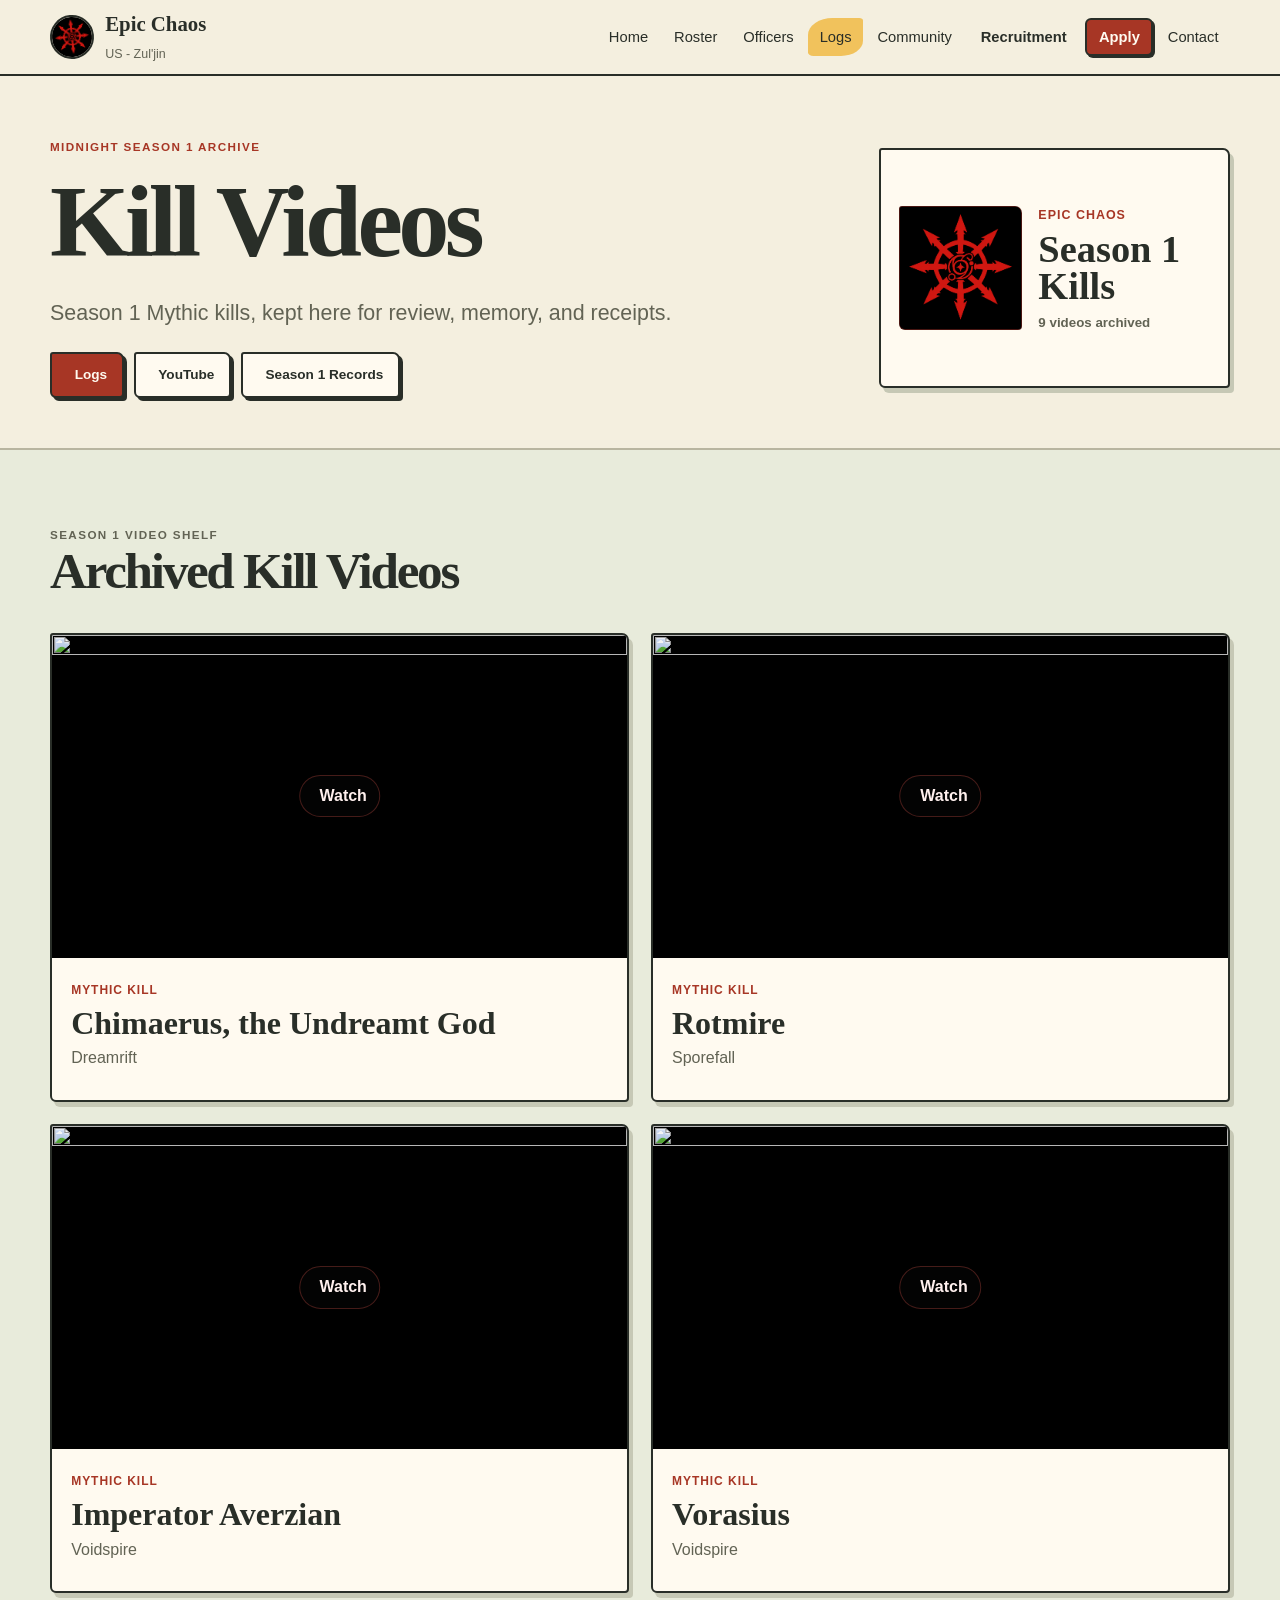
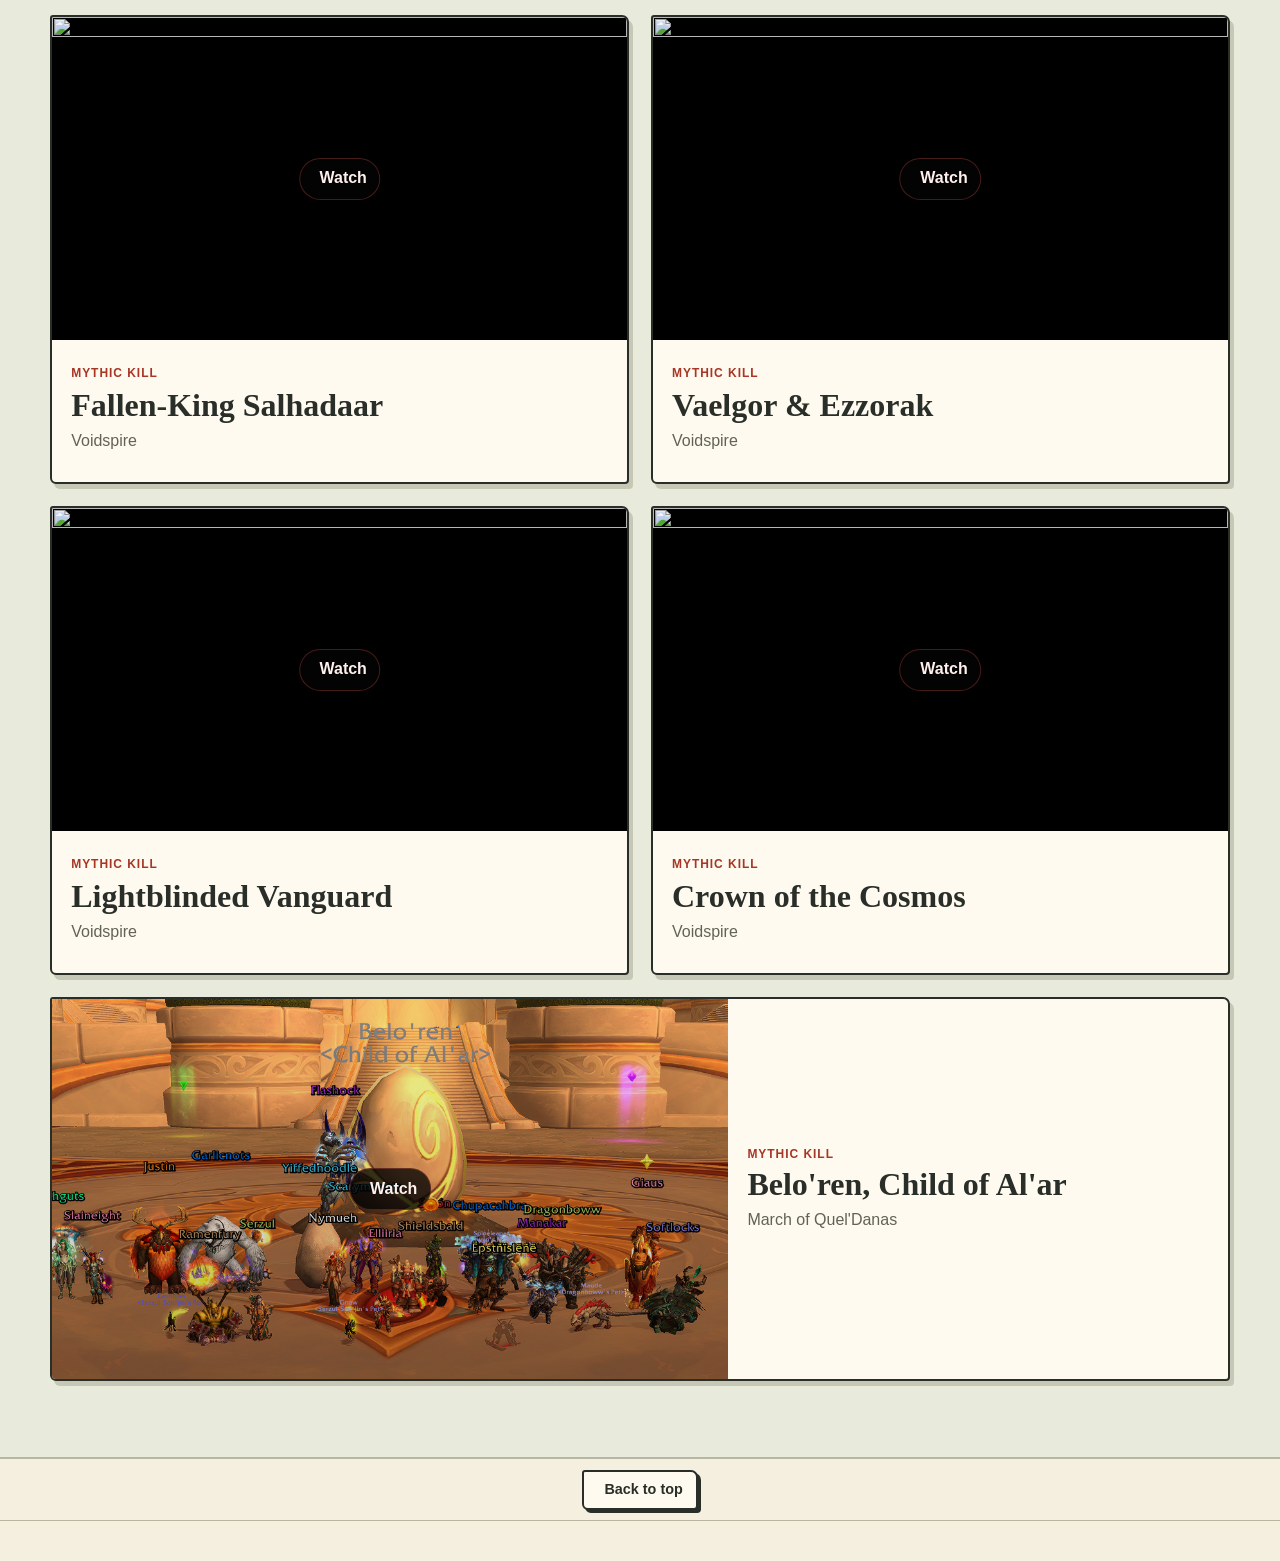
==== commit f1a28d77: "Major Update/Overall Revamp" ====
--- a/Armory/index.html
+++ b/Armory/index.html
@@ -12,6 +12,7 @@
     <link rel="apple-touch-icon" href="../assets/epic-chaos-logo-v5.png">
     <link rel="stylesheet" href="../style.css?v=42">
     <link rel="stylesheet" href="style.css?v=10">
+    <link rel="stylesheet" href="../theme.css?v=1">
     <script defer src="https://unpkg.com/lucide@0.468.0/dist/umd/lucide.min.js"></script>
     <script defer src="script.js?v=7"></script>
   </head>
--- a/style.css
+++ b/style.css
@@ -1258,6 +1258,12 @@
   grid-template-columns: repeat(4, minmax(0, 1fr));
 }
 
+@media (min-width: 1021px) {
+  .band-recruitment .recruit-grid {
+    grid-template-columns: repeat(3, minmax(0, 1fr));
+  }
+}
+
 .schedule-card {
   min-height: 150px;
   display: grid;
--- a/theme.css
+++ b/theme.css
@@ -0,0 +1,209 @@
+/* A shared guild noticeboard theme, loaded after each page's layout styles. */
+:root {
+  color-scheme: light;
+  --bg: #f4efdf;
+  --deep: #262b26;
+  --panel: #fffaf0;
+  --ink: #292e28;
+  --muted: #626354;
+  --paper: #fffaf0;
+  --paper-ink: #292e28;
+  --line: #b8b5a0;
+  --line-dark: #a6ac98;
+  --accent: #a73625;
+  --accent-bright: #a73625;
+  --green: #436147;
+  --band-textured: #f4efdf;
+  --band-muted: #e8ebdb;
+  --shadow: 5px 6px 0 #292e28;
+  --radius: 3px 7px 4px 6px;
+  --max: 1180px;
+  font-family: "Trebuchet MS", "Segoe UI", sans-serif;
+}
+body { background: var(--bg); line-height: 1.55; }
+::selection { background: #f1c25c; color: var(--ink); }
+h1, h2 { letter-spacing: -0.045em; }
+h2 em { color: var(--accent); font-weight: normal; }
+.handwritten { font-family: "Segoe Print", "Bradley Hand", cursive; font-weight: 700; }
+.site-header { background: #f4efdf; border-bottom: 2px solid var(--ink); backdrop-filter: none; }
+.brand strong { font-size: 1.3rem; }
+.brand-logo-img { transform: rotate(-6deg); border: 2px solid var(--ink); border-radius: 50%; }
+body .nav-links a { color: var(--ink); }
+body .nav-links .nav-cta { color: var(--ink); }
+body[class] .nav-links a[aria-current="page"] { background: #f1c25c; color: var(--ink); border-radius: 45% 7% 40% 10%; }
+body .nav-links a:hover { background: #e3decc; color: var(--ink); }
+body .nav-links .nav-apply { border: 2px solid var(--ink); background: var(--accent); color: #fffaf0; box-shadow: 2px 2px 0 var(--ink); }
+.eyebrow, .section-kicker { letter-spacing: 0.12em; font-size: 0.73rem; }
+.lead, .hero .lead, .awareness-hero .lead { color: var(--muted); }
+.button, .back-top, .tabs button, .segmented button {
+  border: 2px solid var(--ink); border-radius: var(--radius); background: var(--paper); color: var(--ink);
+  box-shadow: 3px 3px 0 var(--ink); transition: transform 150ms ease, box-shadow 150ms ease;
+}
+.button.primary { background: var(--accent); color: #fffaf0; box-shadow: 3px 3px 0 var(--ink); }
+.button.ghost { border-color: var(--ink); }
+.button:hover, .back-top:hover, .tabs button:hover, .segmented button:hover {
+  transform: translate(-1px, -2px); background: #f1c25c; color: var(--ink); border-color: var(--ink); box-shadow: 4px 5px 0 var(--ink);
+}
+body :is(a, button, input):focus-visible { outline: 3px solid #26708c; outline-offset: 5px; }
+.tabs button.is-active, .segmented button.is-active { background: var(--ink); color: #fffaf0; border-color: var(--ink); }
+.hero { min-height: auto; padding: 64px 0 60px; grid-template-columns: minmax(0, 1.15fr) minmax(0, 0.9fr); gap: 60px; }
+.hero-copy::before { content: none; }
+.home-page h1 { font-size: clamp(4rem, 7.5vw, 6.5rem); line-height: 0.94; margin-bottom: 24px; }
+.hero-tagline { display: block; margin-top: 20px; color: var(--accent); font-size: 0.47em; letter-spacing: -0.035em; line-height: 1.08; font-style: italic; }
+.hero .lead { font-size: 1.06rem; line-height: 1.75; max-width: 540px; }
+.hero-focus { margin: 24px 0; gap: 0; border-block: 1px solid var(--ink); }
+.hero-focus article { padding: 17px 10px; min-height: 102px; border: 0; background: none; border-radius: 0; overflow: visible; }
+.hero-focus article + article { border-left: 1px dashed var(--line); }
+.hero-focus article::before, .hero-focus article::after { content: none; }
+.hero-focus article:first-child { padding-left: 0; }
+.hero-focus span { color: var(--muted); font-size: 0.66rem; letter-spacing: 0.04em; }
+.hero-focus strong { color: var(--ink); font-size: 1.3rem; }
+.hero-focus small { color: var(--muted); font-size: 0.69rem; }
+.leader-strip { gap: 3px 14px; margin-bottom: 24px; }
+.leader-strip span { border: 0; padding: 0; min-height: 24px; color: var(--muted); background: none; font-size: 0.72rem; gap: 5px; }
+.leader-strip b { color: var(--ink); }
+.hero-actions { gap: 10px; }
+.hero-actions .button { font-size: 0.85rem; }
+.guild-scrapbook { min-width: 0; padding: 10px; }
+.scrapbook-note { margin: 0 0 18px; text-align: center; transform: rotate(-3deg); font-size: 1.15rem; }
+.guild-photo { margin: 0 0 25px; padding: 10px 10px 15px; background: var(--paper); border: 2px solid var(--ink); box-shadow: 6px 7px 0 #c6c8b5; transform: rotate(3deg); }
+.guild-photo img { width: 100%; height: auto; border: 1px solid var(--ink); }
+.guild-photo figcaption { padding: 12px 6px 0; font-family: "Segoe Print", cursive; font-size: 0.88rem; font-weight: 700; text-align: center; }
+.guild-photo small { display: block; margin-top: 4px; color: var(--muted); font: 0.65rem "Trebuchet MS", sans-serif; }
+.raid-ticket { width: 92%; margin: 0 auto; padding: 22px 25px; border: 2px solid var(--ink); background: #f1c25c; transform: rotate(-2deg); box-shadow: 5px 6px 0 var(--ink); }
+.raid-ticket .section-kicker { color: var(--ink); margin-bottom: 8px; }
+.ticket-progress { display: flex; align-items: center; gap: 18px; }
+.ticket-progress strong { font: 700 4.7rem/1 Georgia, serif; letter-spacing: -0.06em; }
+.ticket-progress span { font-size: 0.82rem; font-weight: bold; line-height: 1.5; }
+.raid-ticket progress { display: block; appearance: none; width: 100%; height: 10px; margin: 14px 0 9px; border: 1px solid var(--ink); background: #ffe2a0; border-radius: 0; }
+.raid-ticket progress::-webkit-progress-bar { background: #ffe2a0; }
+.raid-ticket progress::-webkit-progress-value { background: var(--ink); }
+.raid-ticket progress::-moz-progress-bar { background: var(--ink); }
+.raid-ticket .handwritten { margin: 0 0 16px; font-size: 0.9rem; }
+.raid-ticket a { border-top: 1px dashed var(--ink); padding-top: 12px; display: flex; justify-content: space-between; align-items: center; gap: 8px; font-size: 0.78rem; font-weight: bold; text-underline-offset: 3px; }
+.raid-ticket a svg { width: 18px; height: 18px; flex-shrink: 0; }
+.scrapbook-roster { text-align: center; font-size: 0.72rem; color: var(--muted); margin: 22px 0 0; }
+main > section::before { border-color: var(--line); }
+.home-page main > .band-recruitment::before { background: #e2e8d4; border-block: 2px solid var(--ink); }
+.recruitment-feature { gap: 65px; }
+.recruitment-copy h2 { font-size: clamp(2.8rem, 4.5vw, 4.2rem); }
+.recruitment-lead { color: var(--muted); max-width: 570px; font-size: 1rem; }
+.recruitment-pills span { background: transparent; color: var(--ink); border: 1px solid var(--ink); border-radius: 100px; font-size: 0.74rem; }
+.raid-times-panel { background: var(--paper); border: 2px solid var(--ink); box-shadow: 5px 6px 0 #bcc4a9; transform: rotate(1.3deg); padding: 24px; }
+.raid-times-label { font-size: 1.15rem; text-transform: none; letter-spacing: 0; color: var(--accent); }
+.raid-time-line { border-top: 1px dashed var(--line); }
+.raid-time-line span { color: var(--muted); font-size: 0.67rem; grid-column: 1 / -1; }
+.raid-time-line strong { color: var(--ink); font-size: 1.6rem; grid-column: 1; }
+.raid-time-line b { color: var(--muted); font-size: 0.82rem; grid-column: 2; }
+.recruitment-section-head { margin-bottom: 24px; }
+.recruitment-section-head h3, .fit-title h3 { color: var(--ink); }
+.recruitment-section-head > p { color: var(--muted); font-size: 0.9rem; }
+.band-recruitment .need-card { border: 2px solid var(--ink); border-radius: var(--radius); background: var(--paper); padding: 24px; box-shadow: 4px 5px 0 #bcc4a9; }
+.band-recruitment .need-card.high { border-top: 7px solid var(--accent); }
+.band-recruitment .need-card.low { border-top: 7px solid #677b60; }
+.band-recruitment .need-card.social { background: #f1c25c; transform: rotate(1deg); }
+.need-card.high h3, .need-card.low h3, .need-card.social h3 { color: var(--ink); background: transparent; padding: 0; font-size: 1.08rem; }
+.band-recruitment .need-card p { color: var(--muted); font-size: 0.9rem; }
+.recruit-need { background: transparent; border-color: #d6d1be; }
+.recruit-need b { color: var(--ink); }
+.recruit-need em { color: var(--muted); }
+.recruit-need img { border: 1px solid var(--ink); border-radius: 50%; }
+.recruit-openings strong { color: var(--ink); font-size: 5.5rem; line-height: 1; }
+.recruit-openings { background: transparent; border: 0; padding-inline: 0; }
+.band-recruitment .need-card.social p { color: var(--ink); }
+.recruit-openings span { color: var(--ink); }
+.recruit-openings span b { font-size: 0.8rem; }
+.need-card.social .button { margin-top: 8px; }
+.fit-strip { border-top: 1px dashed var(--muted); padding-top: 25px; }
+.fit-grid-home article { background: none; border: 0; border-top: 1px solid var(--line); border-radius: 0; padding: 16px 0 0; box-shadow: none; }
+.fit-grid-home h3 { color: var(--ink); }
+.fit-grid-home p { color: var(--muted); }
+.season-archive h2 { font-size: 2.7rem; }
+.season-archive-copy p { color: var(--muted); }
+.season-archive-links a { background: var(--paper); border: 1px solid var(--ink); border-radius: var(--radius); box-shadow: 3px 4px 0 #c6c8b5; }
+.season-archive-links a:hover { background: #f1c25c; border-color: var(--ink); }
+.season-archive-links strong { color: var(--ink); }
+.season-archive-links span { color: var(--accent); }
+.season-archive-links small { color: var(--muted); }
+.about-copy { color: var(--muted); }
+.home-page main > .band-paper::before { background: #edcfb8; }
+main > section.band-dark::before { background: #292e28; }
+.band-dark { --ink: #fffaf0; --muted: #d3d5c5; --accent-bright: #f1c25c; color: var(--ink); }
+.band-dark .button { color: #292e28; border-color: #fffaf0; }
+.band-dark .button.primary { color: #fffaf0; }
+.band-dark .summary-pill { color: #292e28; }
+.band-dark .summary-pill b { color: #a73625; }
+.band-dark .tabs button { background: transparent; color: var(--ink); box-shadow: none; border-color: #a8ad9c; }
+.band-dark .tabs button.is-active, .band-dark .tabs button:hover { background: #f1c25c; color: #292e28; }
+.requirement-card { background: transparent; border: 1px dashed #8f9584; }
+.requirement-card h3 { color: #f1c25c; }
+.resource-columns h3 { color: var(--accent); }
+.home-page main > .band-contact::before { background: #e2e8d4; }
+.contact-grid div { background: var(--paper); border: 2px solid var(--ink); box-shadow: 4px 5px 0 #bcc4a9; }
+.contact-grid strong, .contact-grid a { color: var(--ink); }
+.back-top-wrap, .site-footer { background: var(--bg); border-color: var(--line); }
+.site-footer { padding: 20px 16px; }
+.site-footer p { width: min(var(--max), 100%); margin: auto; display: flex; justify-content: space-between; gap: 20px; color: var(--muted); font-size: 0.8rem; }
+.site-footer span { font-family: "Segoe Print", cursive; }
+/* Keep all existing page layouts and data controls in the same visual family. */
+.dashboard-tile, .log-card, .logs-hub-card, .officers-mark, .armory-mark, .glory-seal, .awareness-mark, .kill-card, .awareness-card {
+  --ink: #292e28; --muted: #626354; --accent-bright: #a73625;
+  background: var(--paper); border: 2px solid var(--ink); border-radius: var(--radius); box-shadow: 4px 5px 0 #c6c8b5;
+}
+.card-topline span { color: var(--accent); }
+.dashboard-tile strong, .log-card strong, .logs-hub-card strong, .officers-mark strong, .armory-mark strong, .glory-seal strong, .kill-info h3 { color: var(--ink); }
+.logs-hub-card small, .awareness-card p, .card-topline b { color: var(--muted); }
+.logs-hub-card:hover, .kill-card:hover { background: #e2e8d4; border-color: var(--ink); }
+.summary-pill { background: var(--paper); color: var(--ink); }
+.search-box { background: var(--paper); border: 2px solid var(--ink); }
+.search-box input { color: var(--ink); }
+.officer-card { border: 2px solid var(--ink); box-shadow: 5px 6px 0 #c6c8b5; padding: 8px; background: var(--paper); }
+.officer-card:nth-child(even) { transform: rotate(1deg); }
+.officer-card::before, .officer-card::after { content: none; }
+.officer-info { background: #292e28; --accent-bright: #f1c25c; }
+.officer-card img { filter: none; }
+.player-card, .raid-frame { background: #292e28; color: #fffaf0; --muted: #d3d5c5; --accent-bright: #f1c25c; border-color: #292e28; }
+.player-card { box-shadow: 3px 4px 0 #c6c8b5; }
+.player-card h3, .raid-frame-group li span { color: color-mix(in srgb, var(--class, #fffaf0) 75%, #fffaf0); }
+.raid-frame { padding: 24px; border: 2px solid #292e28; border-radius: var(--radius); box-shadow: 4px 5px 0 #c6c8b5; }
+.kill-modal { --accent-bright: #f1c25c; }
+.banner-plaque { --accent-bright: #f1c25c; }
+@media (max-width: 1100px) {
+  .hero { gap: 28px; }
+  .nav-links a { padding-inline: 9px; font-size: 0.83rem; }
+  .recruitment-feature { gap: 30px; }
+}
+@media (min-width: 761px) and (max-width: 1020px) {
+  .hero { grid-template-columns: minmax(0, 1.1fr) minmax(0, 0.9fr); }
+  .hero-focus { grid-template-columns: 1fr; }
+  .hero-focus article { min-height: auto; padding: 10px 0; grid-template-columns: 1fr 1fr; }
+  .hero-focus small { grid-column: 2; }
+  .hero-focus article + article { border-left: 0; border-top: 1px dashed var(--line); }
+}
+@media (max-width: 760px) {
+  .nav-links { background: var(--paper); border: 2px solid var(--ink); box-shadow: var(--shadow); }
+  .icon-button { display: inline-flex; border: 2px solid var(--ink); }
+  .hero { grid-template-columns: 1fr; padding: 36px 0 40px; gap: 28px; }
+  .home-page h1 { font-size: clamp(3.7rem, 12vw, 5.5rem); }
+  .hero-tagline { font-size: 0.5em; }
+  .hero-focus { grid-template-columns: repeat(3, minmax(0, 1fr)); }
+  .hero-focus article { padding: 12px 8px; min-height: 110px; }
+  .hero-focus strong { font-size: 1.05rem; }
+  .hero-focus small { font-size: 0.65rem; }
+  .guild-scrapbook { max-width: 490px; width: 100%; margin: auto; }
+  .guild-photo, .raid-ticket, .raid-times-panel, .band-recruitment .need-card.social { transform: none; }
+  .raid-ticket { width: 100%; }
+  .recruitment-feature { gap: 30px; }
+  .recruitment-copy h2 { font-size: clamp(2.4rem, 9vw, 3.4rem); }
+  .raid-time-line { grid-template-columns: 1fr; }
+  .raid-time-line b { grid-column: 1; }
+  .recruitment-section-head { gap: 12px; }
+  .recruit-grid { gap: 20px; }
+  .recruitment-section-head h3, .fit-title h3, .season-archive h2 { font-size: 2.1rem; }
+  .site-footer p { flex-direction: column; text-align: center; gap: 4px; }
+  .raid-frame { padding: 16px; }
+}
+@media (prefers-reduced-motion: reduce) {
+  html { scroll-behavior: auto; }
+  *, *::before, *::after { transition: none !important; animation: none !important; }
+}
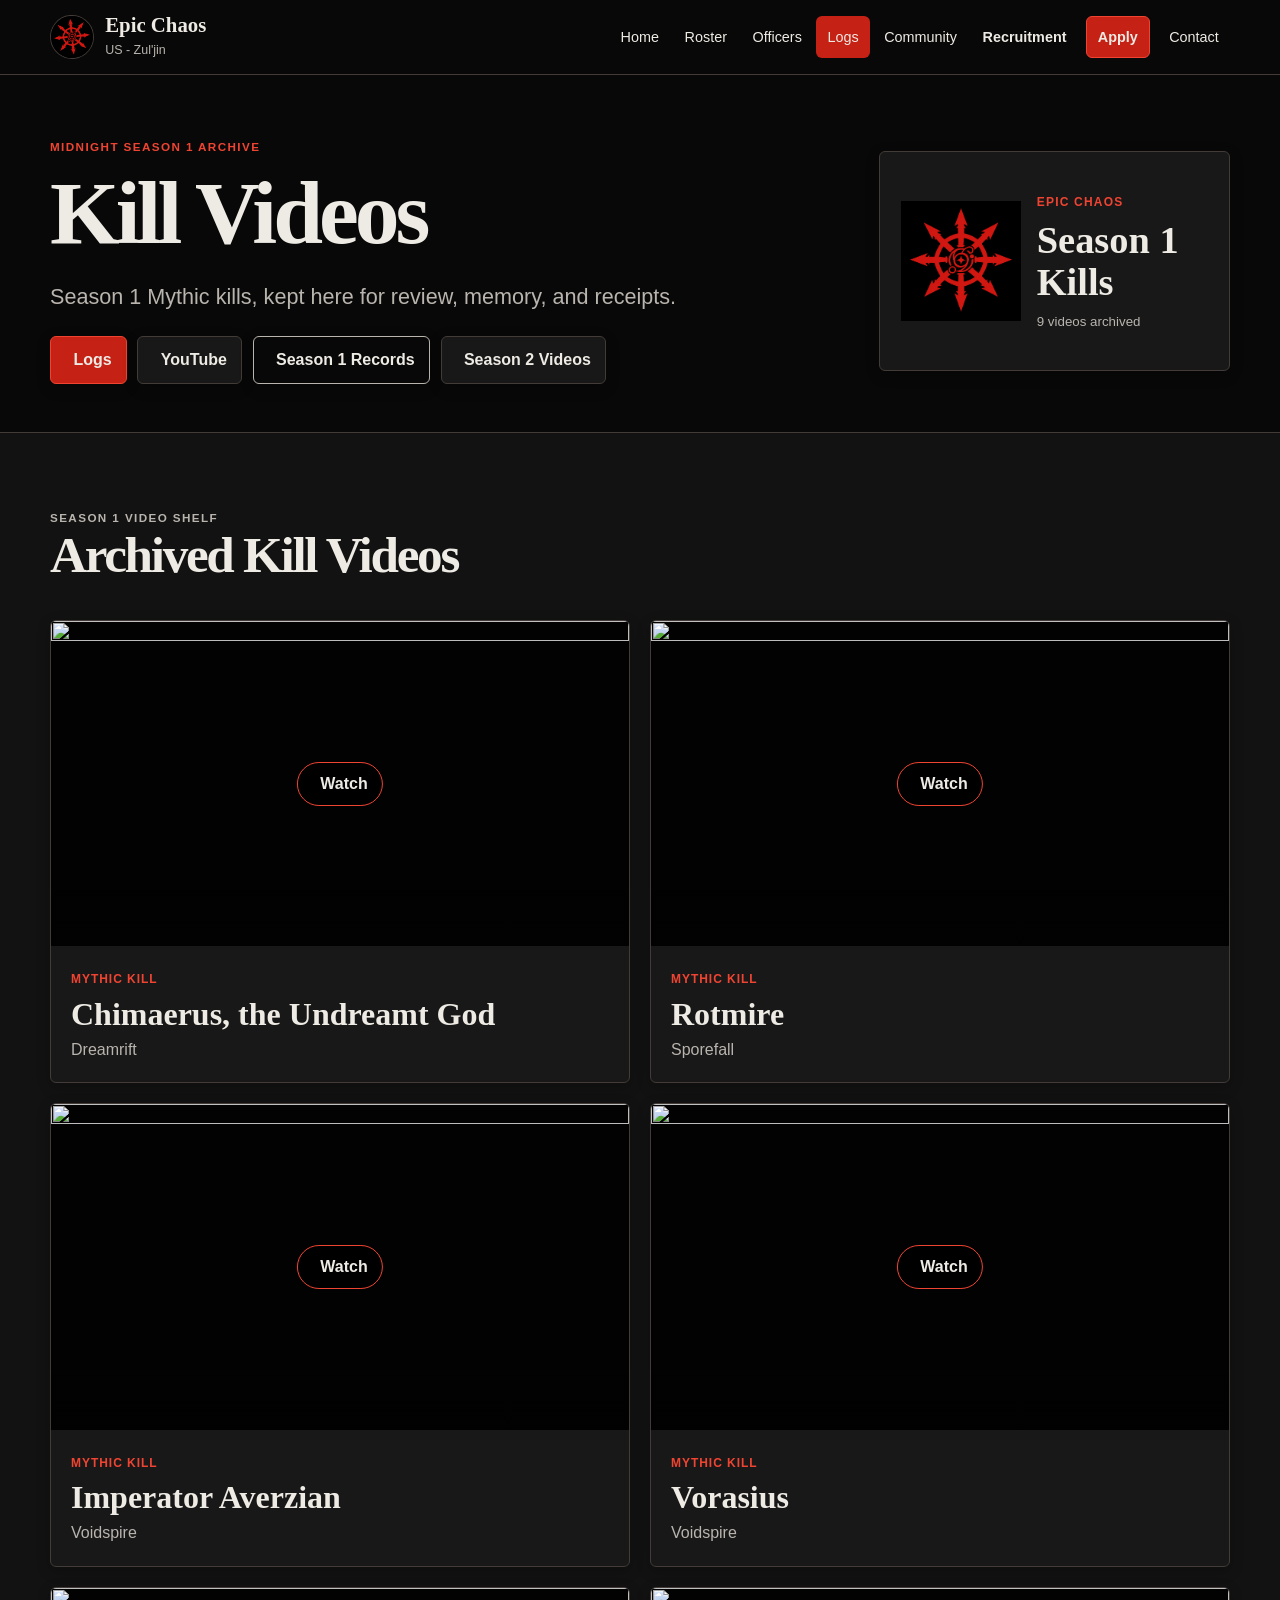
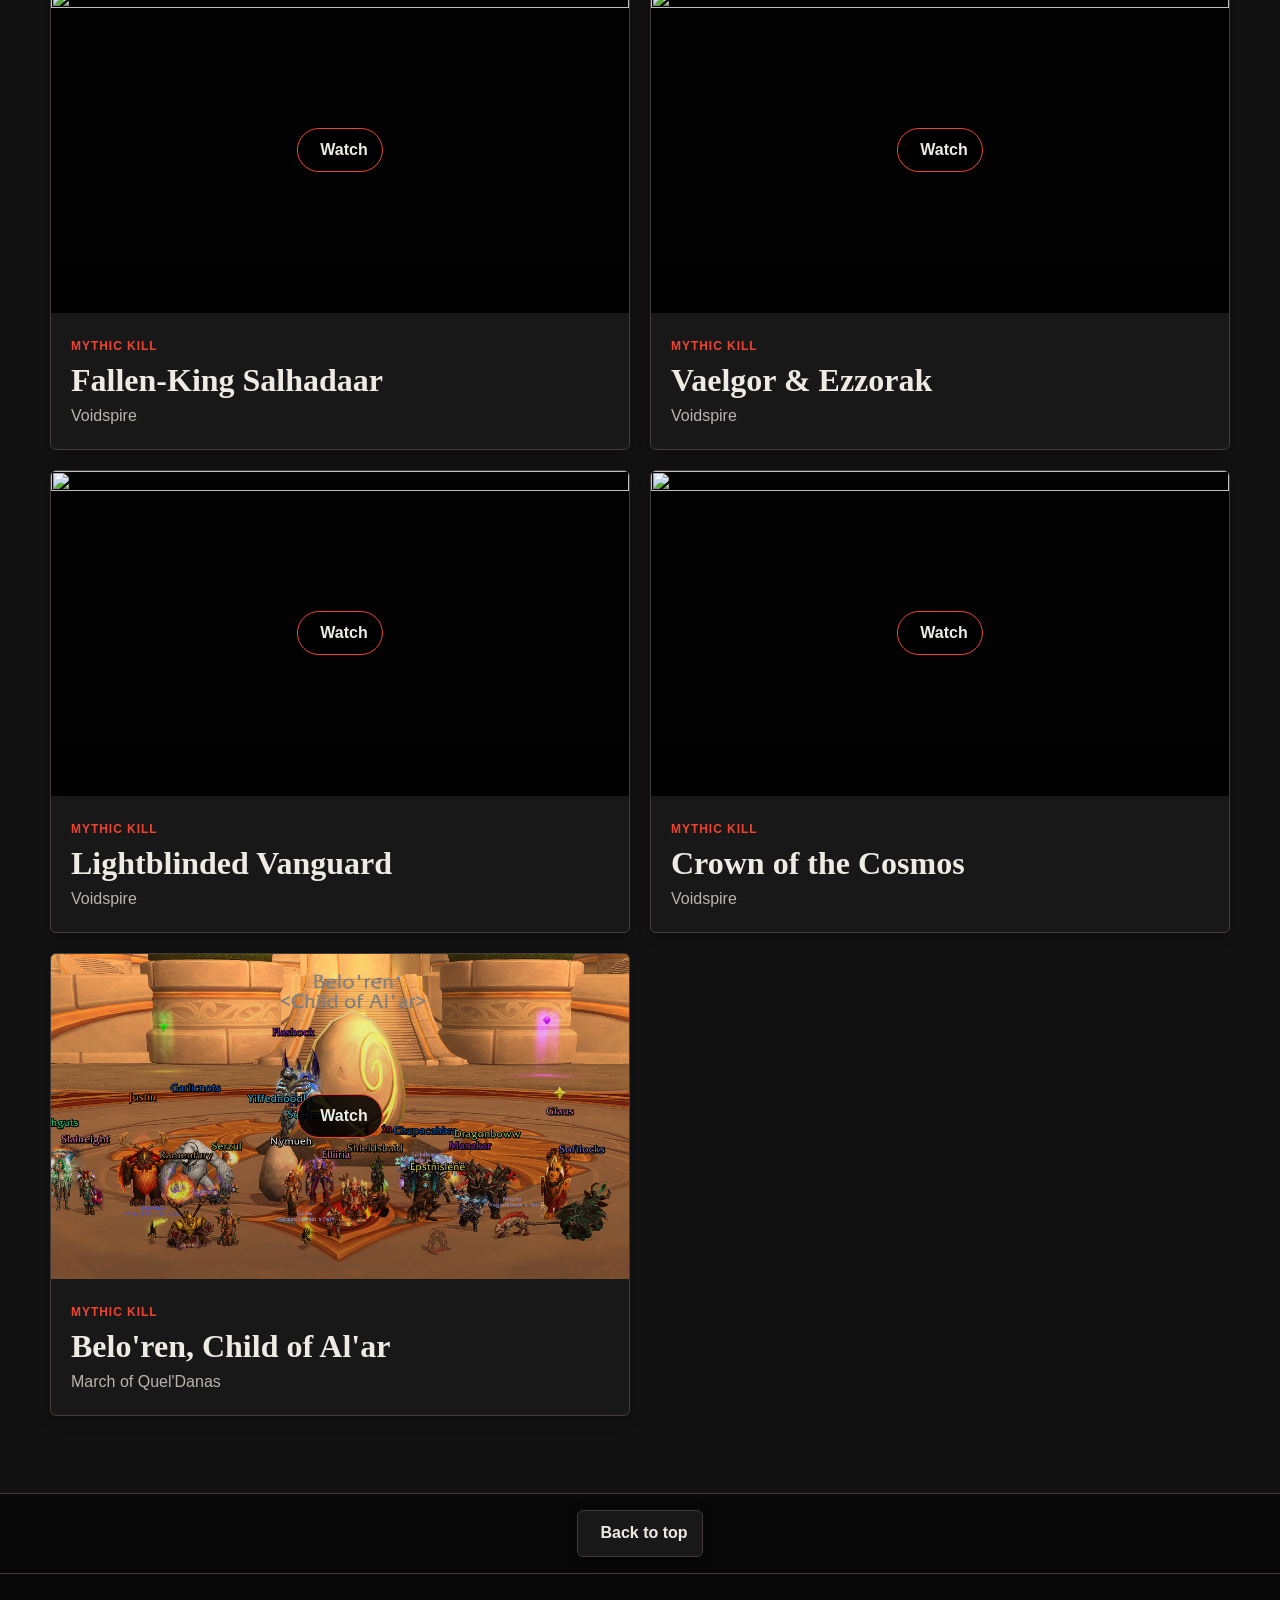
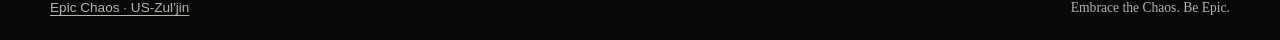
==== commit e671e620: "Major Website Update/CSS color revision" ====
--- a/Armory/index.html
+++ b/Armory/index.html
@@ -10,11 +10,11 @@
     >
     <link rel="icon" type="image/png" href="../assets/epic-chaos-logo-v5.png">
     <link rel="apple-touch-icon" href="../assets/epic-chaos-logo-v5.png">
-    <link rel="stylesheet" href="../style.css?v=42">
-    <link rel="stylesheet" href="style.css?v=10">
-    <link rel="stylesheet" href="../theme.css?v=1">
+    <link rel="stylesheet" href="../theme.css?v=20260920-1">
+    <link rel="stylesheet" href="../style.css?v=20260920-1">
+    <link rel="stylesheet" href="style.css?v=20260920-1">
     <script defer src="https://unpkg.com/lucide@0.468.0/dist/umd/lucide.min.js"></script>
-    <script defer src="script.js?v=7"></script>
+    <script defer src="script.js?v=8"></script>
   </head>
   <body class="armory-page">
     <a class="skip-link" href="#content">Skip to content</a>
@@ -66,6 +66,10 @@
             <a class="button ghost" href="/Kill-Team/">
               <i data-lucide="image"></i>
               Season 1 Records
+            </a>
+            <a class="button" href="/Armory/Season-2/">
+              <i data-lucide="video"></i>
+              Season 2 Videos
             </a>
           </div>
         </div>
@@ -257,6 +261,8 @@
       </button>
     </div>
 
-    <footer class="site-footer" aria-hidden="true"></footer>
+    <footer class="site-footer">
+      <p><a href="/">Epic Chaos &middot; US-Zul'jin</a><span>Embrace the Chaos. Be Epic.</span></p>
+    </footer>
   </body>
 </html>
--- a/theme.css
+++ b/theme.css
@@ -1,209 +1,93 @@
-/* A shared guild noticeboard theme, loaded after each page's layout styles. */
+/* Shared design tokens. Load before style.css and the page stylesheet. */
 :root {
-  color-scheme: light;
-  --bg: #f4efdf;
-  --deep: #262b26;
-  --panel: #fffaf0;
-  --ink: #292e28;
-  --muted: #626354;
-  --paper: #fffaf0;
-  --paper-ink: #292e28;
-  --line: #b8b5a0;
-  --line-dark: #a6ac98;
-  --accent: #a73625;
-  --accent-bright: #a73625;
-  --green: #436147;
-  --band-textured: #f4efdf;
-  --band-muted: #e8ebdb;
-  --shadow: 5px 6px 0 #292e28;
-  --radius: 3px 7px 4px 6px;
+  color-scheme: dark;
+  --bg: #080808;
+  --deep: #020202;
+  --panel: #181818;
+  --panel-raised: #222222;
+  --ink: #eeeae4;
+  --muted: #b9b4ae;
+  --line: #423b37;
+  --accent: #c52114;
+  --accent-bright: #f04432;
+  --accent-dark: #a51c12;
+  --accent-soft: #43140e;
+  --band-muted: #121212;
+  --band-warm: #170d0b;
+  --bronze: #b38a61;
+  --focus-ring: #f5b869;
+  --radius: 6px;
+  --shadow: 0 4px 14px rgb(0 0 0 / 24%);
   --max: 1180px;
-  font-family: "Trebuchet MS", "Segoe UI", sans-serif;
+  --header: 74px;
+  --body-font: "Trebuchet MS", "Segoe UI", Arial, sans-serif;
+  --display: Georgia, "Times New Roman", serif;
+  --mono: "Consolas", monospace;
+  --handwriting: "Segoe Print", "Bradley Hand", cursive;
 }
-body { background: var(--bg); line-height: 1.55; }
-::selection { background: #f1c25c; color: var(--ink); }
-h1, h2 { letter-spacing: -0.045em; }
-h2 em { color: var(--accent); font-weight: normal; }
-.handwritten { font-family: "Segoe Print", "Bradley Hand", cursive; font-weight: 700; }
-.site-header { background: #f4efdf; border-bottom: 2px solid var(--ink); backdrop-filter: none; }
-.brand strong { font-size: 1.3rem; }
-.brand-logo-img { transform: rotate(-6deg); border: 2px solid var(--ink); border-radius: 50%; }
-body .nav-links a { color: var(--ink); }
-body .nav-links .nav-cta { color: var(--ink); }
-body[class] .nav-links a[aria-current="page"] { background: #f1c25c; color: var(--ink); border-radius: 45% 7% 40% 10%; }
-body .nav-links a:hover { background: #e3decc; color: var(--ink); }
-body .nav-links .nav-apply { border: 2px solid var(--ink); background: var(--accent); color: #fffaf0; box-shadow: 2px 2px 0 var(--ink); }
-.eyebrow, .section-kicker { letter-spacing: 0.12em; font-size: 0.73rem; }
-.lead, .hero .lead, .awareness-hero .lead { color: var(--muted); }
-.button, .back-top, .tabs button, .segmented button {
-  border: 2px solid var(--ink); border-radius: var(--radius); background: var(--paper); color: var(--ink);
-  box-shadow: 3px 3px 0 var(--ink); transition: transform 150ms ease, box-shadow 150ms ease;
+
+/* Game class colors are shared by recruitment, roster and kill records. */
+.class-death-knight {
+  --class: #c41e3a;
+  --player-color: #923747;
 }
-.button.primary { background: var(--accent); color: #fffaf0; box-shadow: 3px 3px 0 var(--ink); }
-.button.ghost { border-color: var(--ink); }
-.button:hover, .back-top:hover, .tabs button:hover, .segmented button:hover {
-  transform: translate(-1px, -2px); background: #f1c25c; color: var(--ink); border-color: var(--ink); box-shadow: 4px 5px 0 var(--ink);
+
+.class-demon-hunter {
+  --class: #a330c9;
+  --player-color: #75408b;
 }
-body :is(a, button, input):focus-visible { outline: 3px solid #26708c; outline-offset: 5px; }
-.tabs button.is-active, .segmented button.is-active { background: var(--ink); color: #fffaf0; border-color: var(--ink); }
-.hero { min-height: auto; padding: 64px 0 60px; grid-template-columns: minmax(0, 1.15fr) minmax(0, 0.9fr); gap: 60px; }
-.hero-copy::before { content: none; }
-.home-page h1 { font-size: clamp(4rem, 7.5vw, 6.5rem); line-height: 0.94; margin-bottom: 24px; }
-.hero-tagline { display: block; margin-top: 20px; color: var(--accent); font-size: 0.47em; letter-spacing: -0.035em; line-height: 1.08; font-style: italic; }
-.hero .lead { font-size: 1.06rem; line-height: 1.75; max-width: 540px; }
-.hero-focus { margin: 24px 0; gap: 0; border-block: 1px solid var(--ink); }
-.hero-focus article { padding: 17px 10px; min-height: 102px; border: 0; background: none; border-radius: 0; overflow: visible; }
-.hero-focus article + article { border-left: 1px dashed var(--line); }
-.hero-focus article::before, .hero-focus article::after { content: none; }
-.hero-focus article:first-child { padding-left: 0; }
-.hero-focus span { color: var(--muted); font-size: 0.66rem; letter-spacing: 0.04em; }
-.hero-focus strong { color: var(--ink); font-size: 1.3rem; }
-.hero-focus small { color: var(--muted); font-size: 0.69rem; }
-.leader-strip { gap: 3px 14px; margin-bottom: 24px; }
-.leader-strip span { border: 0; padding: 0; min-height: 24px; color: var(--muted); background: none; font-size: 0.72rem; gap: 5px; }
-.leader-strip b { color: var(--ink); }
-.hero-actions { gap: 10px; }
-.hero-actions .button { font-size: 0.85rem; }
-.guild-scrapbook { min-width: 0; padding: 10px; }
-.scrapbook-note { margin: 0 0 18px; text-align: center; transform: rotate(-3deg); font-size: 1.15rem; }
-.guild-photo { margin: 0 0 25px; padding: 10px 10px 15px; background: var(--paper); border: 2px solid var(--ink); box-shadow: 6px 7px 0 #c6c8b5; transform: rotate(3deg); }
-.guild-photo img { width: 100%; height: auto; border: 1px solid var(--ink); }
-.guild-photo figcaption { padding: 12px 6px 0; font-family: "Segoe Print", cursive; font-size: 0.88rem; font-weight: 700; text-align: center; }
-.guild-photo small { display: block; margin-top: 4px; color: var(--muted); font: 0.65rem "Trebuchet MS", sans-serif; }
-.raid-ticket { width: 92%; margin: 0 auto; padding: 22px 25px; border: 2px solid var(--ink); background: #f1c25c; transform: rotate(-2deg); box-shadow: 5px 6px 0 var(--ink); }
-.raid-ticket .section-kicker { color: var(--ink); margin-bottom: 8px; }
-.ticket-progress { display: flex; align-items: center; gap: 18px; }
-.ticket-progress strong { font: 700 4.7rem/1 Georgia, serif; letter-spacing: -0.06em; }
-.ticket-progress span { font-size: 0.82rem; font-weight: bold; line-height: 1.5; }
-.raid-ticket progress { display: block; appearance: none; width: 100%; height: 10px; margin: 14px 0 9px; border: 1px solid var(--ink); background: #ffe2a0; border-radius: 0; }
-.raid-ticket progress::-webkit-progress-bar { background: #ffe2a0; }
-.raid-ticket progress::-webkit-progress-value { background: var(--ink); }
-.raid-ticket progress::-moz-progress-bar { background: var(--ink); }
-.raid-ticket .handwritten { margin: 0 0 16px; font-size: 0.9rem; }
-.raid-ticket a { border-top: 1px dashed var(--ink); padding-top: 12px; display: flex; justify-content: space-between; align-items: center; gap: 8px; font-size: 0.78rem; font-weight: bold; text-underline-offset: 3px; }
-.raid-ticket a svg { width: 18px; height: 18px; flex-shrink: 0; }
-.scrapbook-roster { text-align: center; font-size: 0.72rem; color: var(--muted); margin: 22px 0 0; }
-main > section::before { border-color: var(--line); }
-.home-page main > .band-recruitment::before { background: #e2e8d4; border-block: 2px solid var(--ink); }
-.recruitment-feature { gap: 65px; }
-.recruitment-copy h2 { font-size: clamp(2.8rem, 4.5vw, 4.2rem); }
-.recruitment-lead { color: var(--muted); max-width: 570px; font-size: 1rem; }
-.recruitment-pills span { background: transparent; color: var(--ink); border: 1px solid var(--ink); border-radius: 100px; font-size: 0.74rem; }
-.raid-times-panel { background: var(--paper); border: 2px solid var(--ink); box-shadow: 5px 6px 0 #bcc4a9; transform: rotate(1.3deg); padding: 24px; }
-.raid-times-label { font-size: 1.15rem; text-transform: none; letter-spacing: 0; color: var(--accent); }
-.raid-time-line { border-top: 1px dashed var(--line); }
-.raid-time-line span { color: var(--muted); font-size: 0.67rem; grid-column: 1 / -1; }
-.raid-time-line strong { color: var(--ink); font-size: 1.6rem; grid-column: 1; }
-.raid-time-line b { color: var(--muted); font-size: 0.82rem; grid-column: 2; }
-.recruitment-section-head { margin-bottom: 24px; }
-.recruitment-section-head h3, .fit-title h3 { color: var(--ink); }
-.recruitment-section-head > p { color: var(--muted); font-size: 0.9rem; }
-.band-recruitment .need-card { border: 2px solid var(--ink); border-radius: var(--radius); background: var(--paper); padding: 24px; box-shadow: 4px 5px 0 #bcc4a9; }
-.band-recruitment .need-card.high { border-top: 7px solid var(--accent); }
-.band-recruitment .need-card.low { border-top: 7px solid #677b60; }
-.band-recruitment .need-card.social { background: #f1c25c; transform: rotate(1deg); }
-.need-card.high h3, .need-card.low h3, .need-card.social h3 { color: var(--ink); background: transparent; padding: 0; font-size: 1.08rem; }
-.band-recruitment .need-card p { color: var(--muted); font-size: 0.9rem; }
-.recruit-need { background: transparent; border-color: #d6d1be; }
-.recruit-need b { color: var(--ink); }
-.recruit-need em { color: var(--muted); }
-.recruit-need img { border: 1px solid var(--ink); border-radius: 50%; }
-.recruit-openings strong { color: var(--ink); font-size: 5.5rem; line-height: 1; }
-.recruit-openings { background: transparent; border: 0; padding-inline: 0; }
-.band-recruitment .need-card.social p { color: var(--ink); }
-.recruit-openings span { color: var(--ink); }
-.recruit-openings span b { font-size: 0.8rem; }
-.need-card.social .button { margin-top: 8px; }
-.fit-strip { border-top: 1px dashed var(--muted); padding-top: 25px; }
-.fit-grid-home article { background: none; border: 0; border-top: 1px solid var(--line); border-radius: 0; padding: 16px 0 0; box-shadow: none; }
-.fit-grid-home h3 { color: var(--ink); }
-.fit-grid-home p { color: var(--muted); }
-.season-archive h2 { font-size: 2.7rem; }
-.season-archive-copy p { color: var(--muted); }
-.season-archive-links a { background: var(--paper); border: 1px solid var(--ink); border-radius: var(--radius); box-shadow: 3px 4px 0 #c6c8b5; }
-.season-archive-links a:hover { background: #f1c25c; border-color: var(--ink); }
-.season-archive-links strong { color: var(--ink); }
-.season-archive-links span { color: var(--accent); }
-.season-archive-links small { color: var(--muted); }
-.about-copy { color: var(--muted); }
-.home-page main > .band-paper::before { background: #edcfb8; }
-main > section.band-dark::before { background: #292e28; }
-.band-dark { --ink: #fffaf0; --muted: #d3d5c5; --accent-bright: #f1c25c; color: var(--ink); }
-.band-dark .button { color: #292e28; border-color: #fffaf0; }
-.band-dark .button.primary { color: #fffaf0; }
-.band-dark .summary-pill { color: #292e28; }
-.band-dark .summary-pill b { color: #a73625; }
-.band-dark .tabs button { background: transparent; color: var(--ink); box-shadow: none; border-color: #a8ad9c; }
-.band-dark .tabs button.is-active, .band-dark .tabs button:hover { background: #f1c25c; color: #292e28; }
-.requirement-card { background: transparent; border: 1px dashed #8f9584; }
-.requirement-card h3 { color: #f1c25c; }
-.resource-columns h3 { color: var(--accent); }
-.home-page main > .band-contact::before { background: #e2e8d4; }
-.contact-grid div { background: var(--paper); border: 2px solid var(--ink); box-shadow: 4px 5px 0 #bcc4a9; }
-.contact-grid strong, .contact-grid a { color: var(--ink); }
-.back-top-wrap, .site-footer { background: var(--bg); border-color: var(--line); }
-.site-footer { padding: 20px 16px; }
-.site-footer p { width: min(var(--max), 100%); margin: auto; display: flex; justify-content: space-between; gap: 20px; color: var(--muted); font-size: 0.8rem; }
-.site-footer span { font-family: "Segoe Print", cursive; }
-/* Keep all existing page layouts and data controls in the same visual family. */
-.dashboard-tile, .log-card, .logs-hub-card, .officers-mark, .armory-mark, .glory-seal, .awareness-mark, .kill-card, .awareness-card {
-  --ink: #292e28; --muted: #626354; --accent-bright: #a73625;
-  background: var(--paper); border: 2px solid var(--ink); border-radius: var(--radius); box-shadow: 4px 5px 0 #c6c8b5;
+
+.class-druid {
+  --class: #ff7c0a;
+  --player-color: #9b4e19;
 }
-.card-topline span { color: var(--accent); }
-.dashboard-tile strong, .log-card strong, .logs-hub-card strong, .officers-mark strong, .armory-mark strong, .glory-seal strong, .kill-info h3 { color: var(--ink); }
-.logs-hub-card small, .awareness-card p, .card-topline b { color: var(--muted); }
-.logs-hub-card:hover, .kill-card:hover { background: #e2e8d4; border-color: var(--ink); }
-.summary-pill { background: var(--paper); color: var(--ink); }
-.search-box { background: var(--paper); border: 2px solid var(--ink); }
-.search-box input { color: var(--ink); }
-.officer-card { border: 2px solid var(--ink); box-shadow: 5px 6px 0 #c6c8b5; padding: 8px; background: var(--paper); }
-.officer-card:nth-child(even) { transform: rotate(1deg); }
-.officer-card::before, .officer-card::after { content: none; }
-.officer-info { background: #292e28; --accent-bright: #f1c25c; }
-.officer-card img { filter: none; }
-.player-card, .raid-frame { background: #292e28; color: #fffaf0; --muted: #d3d5c5; --accent-bright: #f1c25c; border-color: #292e28; }
-.player-card { box-shadow: 3px 4px 0 #c6c8b5; }
-.player-card h3, .raid-frame-group li span { color: color-mix(in srgb, var(--class, #fffaf0) 75%, #fffaf0); }
-.raid-frame { padding: 24px; border: 2px solid #292e28; border-radius: var(--radius); box-shadow: 4px 5px 0 #c6c8b5; }
-.kill-modal { --accent-bright: #f1c25c; }
-.banner-plaque { --accent-bright: #f1c25c; }
-@media (max-width: 1100px) {
-  .hero { gap: 28px; }
-  .nav-links a { padding-inline: 9px; font-size: 0.83rem; }
-  .recruitment-feature { gap: 30px; }
+
+.class-evoker {
+  --class: #33937f;
+  --player-color: #286958;
 }
-@media (min-width: 761px) and (max-width: 1020px) {
-  .hero { grid-template-columns: minmax(0, 1.1fr) minmax(0, 0.9fr); }
-  .hero-focus { grid-template-columns: 1fr; }
-  .hero-focus article { min-height: auto; padding: 10px 0; grid-template-columns: 1fr 1fr; }
-  .hero-focus small { grid-column: 2; }
-  .hero-focus article + article { border-left: 0; border-top: 1px dashed var(--line); }
+
+.class-hunter {
+  --class: #aad372;
+  --player-color: #52652b;
 }
-@media (max-width: 760px) {
-  .nav-links { background: var(--paper); border: 2px solid var(--ink); box-shadow: var(--shadow); }
-  .icon-button { display: inline-flex; border: 2px solid var(--ink); }
-  .hero { grid-template-columns: 1fr; padding: 36px 0 40px; gap: 28px; }
-  .home-page h1 { font-size: clamp(3.7rem, 12vw, 5.5rem); }
-  .hero-tagline { font-size: 0.5em; }
-  .hero-focus { grid-template-columns: repeat(3, minmax(0, 1fr)); }
-  .hero-focus article { padding: 12px 8px; min-height: 110px; }
-  .hero-focus strong { font-size: 1.05rem; }
-  .hero-focus small { font-size: 0.65rem; }
-  .guild-scrapbook { max-width: 490px; width: 100%; margin: auto; }
-  .guild-photo, .raid-ticket, .raid-times-panel, .band-recruitment .need-card.social { transform: none; }
-  .raid-ticket { width: 100%; }
-  .recruitment-feature { gap: 30px; }
-  .recruitment-copy h2 { font-size: clamp(2.4rem, 9vw, 3.4rem); }
-  .raid-time-line { grid-template-columns: 1fr; }
-  .raid-time-line b { grid-column: 1; }
-  .recruitment-section-head { gap: 12px; }
-  .recruit-grid { gap: 20px; }
-  .recruitment-section-head h3, .fit-title h3, .season-archive h2 { font-size: 2.1rem; }
-  .site-footer p { flex-direction: column; text-align: center; gap: 4px; }
-  .raid-frame { padding: 16px; }
+
+.class-mage {
+  --class: #3fc7eb;
+  --player-color: #286778;
 }
-@media (prefers-reduced-motion: reduce) {
-  html { scroll-behavior: auto; }
-  *, *::before, *::after { transition: none !important; animation: none !important; }
+
+.class-monk {
+  --class: #00ff98;
+  --player-color: #276b50;
 }
+
+.class-paladin {
+  --class: #f48cba;
+  --player-color: #94466e;
+}
+
+.class-priest {
+  --class: #f2f2f2;
+  --player-color: #62615a;
+}
+
+.class-rogue {
+  --class: #fff468;
+  --player-color: #756219;
+}
+
+.class-shaman {
+  --class: #0070dd;
+  --player-color: #365f94;
+}
+
+.class-warlock {
+  --class: #8788ee;
+  --player-color: #63518f;
+}
+
+.class-warrior {
+  --class: #c69b6d;
+  --player-color: #795b37;
+}
--- a/style.css
+++ b/style.css
@@ -1,39 +1,11 @@
-:root {
-  color-scheme: dark;
-  --bg: #070707;
-  --deep: #030303;
-  --panel: #111315;
-  --ink: #e8ddcf;
-  --muted: #a99b8b;
-  --paper: #111315;
-  --paper-ink: #e8ddcf;
-  --line: rgba(214, 64, 53, 0.22);
-  --line-dark: rgba(214, 64, 53, 0.3);
-  --accent: #8f2f2a;
-  --accent-bright: #e2574d;
-  --red: #d64035;
-  --green: #3d716e;
-  --blue: #6d7c91;
-  --band-textured:
-    linear-gradient(90deg, rgba(214, 64, 53, 0.026) 1px, transparent 1px) 0 0 / 34px 34px,
-    linear-gradient(0deg, rgba(255, 255, 255, 0.012) 1px, transparent 1px) 0 0 / 34px 34px,
-    #090a0b;
-  --band-muted:
-    linear-gradient(90deg, rgba(61, 113, 110, 0.032), transparent 42%),
-    #0f1214;
-  --shadow: 0 16px 32px rgba(0, 0, 0, 0.32);
-  --radius: 4px;
-  --max: 1180px;
-  --header: 74px;
-  font-family: "Trebuchet MS", "Segoe UI", Arial, sans-serif;
-}
-
+/* Shared foundations, navigation and components. Page layouts live alongside their HTML. */
+
+/* Foundations */
 * {
   box-sizing: border-box;
 }
 
 html {
-  overflow-x: hidden;
   scroll-behavior: smooth;
   scroll-padding-top: calc(var(--header) + 18px);
 }
@@ -42,117 +14,134 @@
   margin: 0;
   padding-top: var(--header);
   min-width: 320px;
-  overflow-x: hidden;
-  background:
-    linear-gradient(90deg, rgba(214, 64, 53, 0.018) 1px, transparent 1px) 0 0 / 34px 34px,
-    linear-gradient(0deg, rgba(255, 255, 255, 0.01) 1px, transparent 1px) 0 0 / 34px 34px,
-    var(--bg);
+  background: var(--bg);
   color: var(--ink);
-}
-
-body::before {
-  content: none;
+  font-family: var(--body-font);
+  line-height: 1.55;
 }
 
 main {
   overflow-x: clip;
 }
 
-img,
-svg {
+img, svg {
   display: block;
+}
+
+img {
+  max-width: 100%;
 }
 
 a {
   color: inherit;
 }
 
-h1,
-h2,
-h3,
-p {
+button, input {
+  font: inherit;
+}
+
+button {
+  cursor: pointer;
+}
+
+h1, h2, h3, p {
   margin-top: 0;
 }
 
-h1,
-h2 {
-  font-family: Georgia, "Times New Roman", serif;
-  letter-spacing: 0;
+h1, h2 {
+  font-family: var(--display);
+  letter-spacing: -0.045em;
   text-wrap: balance;
 }
 
 h1 {
   margin-bottom: 1.35rem;
-  font-size: clamp(3.2rem, 8vw, 7.5rem);
-  line-height: 1.04;
-  max-width: 820px;
+  font-size: clamp(3rem, 7vw, 6.5rem);
+  line-height: 1;
 }
 
 h2 {
   margin-bottom: 0.8rem;
   font-size: clamp(2rem, 4vw, 3.4rem);
-  line-height: 1.04;
-}
-
-h3,
-.eyebrow,
-.section-kicker {
-  text-wrap: balance;
-}
-
-p,
-.lead,
-.section-head p,
-.recruitment-lead,
-.about-copy p,
-.contact-copy p,
-.need-card p,
-.resource-columns p,
-.report-card span,
-.logs-hub-card small {
-  text-wrap: pretty;
+  line-height: 1.08;
+}
+
+h2 em {
+  color: var(--accent-bright);
+  font-weight: normal;
 }
 
 h3 {
   margin-bottom: 0.45rem;
-  font-size: 1rem;
+  font-size: 1.05rem;
+}
+
+p {
+  text-wrap: pretty;
+}
+
+::selection {
+  background: var(--accent);
+  color: var(--ink);
+}
+
+:focus-visible {
+  outline: 3px solid var(--focus-ring);
+  outline-offset: 4px;
+}
+
+[hidden], .is-hidden {
+  display: none !important;
+}
+
+.eyebrow, .section-kicker {
+  color: var(--accent-bright);
+  font-size: 0.73rem;
+  font-weight: 800;
+  letter-spacing: 0.12em;
+  text-transform: uppercase;
+}
+
+.lead {
+  max-width: 680px;
+  color: var(--muted);
+  font-size: clamp(1rem, 1.7vw, 1.35rem);
+  line-height: 1.65;
+}
+
+.handwritten {
+  font-family: var(--handwriting);
+  font-weight: 700;
 }
 
 .skip-link {
   position: fixed;
   left: 1rem;
   top: 1rem;
-  z-index: 50;
-  transform: translateY(-150%);
+  z-index: 100;
+  transform: translateY(-180%);
   background: var(--accent);
-  color: #fff7f5;
+  color: var(--ink);
   padding: 0.65rem 0.85rem;
-  border-radius: 6px;
+  border-radius: var(--radius);
 }
 
 .skip-link:focus {
   transform: translateY(0);
 }
 
+/* Header and navigation */
 .site-header {
   position: fixed;
-  top: 0;
-  left: 0;
-  right: 0;
+  inset: 0 0 auto;
   z-index: 40;
-  width: 100%;
-  min-height: var(--header);
-  background: rgba(6, 6, 6, 0.96);
+  background: var(--bg);
   border-bottom: 1px solid var(--line);
-  backdrop-filter: blur(8px);
-  box-shadow: none;
-}
-
-.nav-wrap,
-.hero,
-.section-inner {
+}
+
+.nav-wrap, .section-inner {
   width: min(var(--max), calc(100% - 32px));
-  margin: 0 auto;
+  margin-inline: auto;
 }
 
 .nav-wrap {
@@ -168,41 +157,21 @@
   align-items: center;
   gap: 0.7rem;
   text-decoration: none;
-}
-
-.brand img {
+  flex-shrink: 0;
+}
+
+.brand-logo-img {
   width: 44px;
   height: 44px;
-  filter: none;
-}
-
-.brand-logo {
-  width: 46px;
-  height: 46px;
-  flex: 0 0 auto;
-  border: 1px solid rgba(214, 64, 53, 0.62);
-  border-radius: 6px;
-  padding: 4px;
-  background: #050505;
-  box-shadow: none;
-}
-
-.brand-logo-img {
-  width: 46px;
-  height: 46px;
-  flex: 0 0 auto;
-  border: 1px solid rgba(214, 64, 53, 0.62);
-  border-radius: 6px;
   object-fit: cover;
-  object-position: center;
-  background: #050505;
-  box-shadow: none;
+  border: 1px solid var(--line);
+  border-radius: 50%;
+  transform: rotate(-6deg);
 }
 
 .brand strong {
   display: block;
-  font-family: Georgia, "Times New Roman", serif;
-  font-size: 1.1rem;
+  font: 700 1.3rem var(--display);
 }
 
 .brand small {
@@ -213,258 +182,166 @@
 .nav-links {
   display: flex;
   align-items: center;
-  gap: 0.18rem;
+  gap: 0.2rem;
 }
 
 .nav-links a {
-  min-height: 38px;
   display: inline-flex;
   align-items: center;
-  gap: 0.35rem;
-  border-radius: 6px;
-  padding: 0 0.72rem;
-  border: 0;
-  background: transparent;
-  color: #dfd5bf;
-  font: inherit;
-  font-size: 0.92rem;
+  min-height: 42px;
+  padding: 0.5rem 0.7rem;
+  border-radius: var(--radius);
+  font-size: 0.9rem;
   text-decoration: none;
-  cursor: pointer;
-}
-
-.nav-links a:hover,
-.nav-links a:focus-visible {
-  background: rgba(214, 64, 53, 0.14);
-  color: #fff0ee;
-  outline: none;
+}
+
+.nav-links a:hover {
+  background: var(--accent-soft);
 }
 
 .nav-links a[aria-current="page"] {
-  background: rgba(143, 47, 42, 0.2);
-  color: #fff0ee;
+  background: var(--accent);
 }
 
 .nav-links .nav-cta {
-  margin-left: 0.18rem;
-  color: #fff0ee;
-  font-weight: 800;
-}
-
-.nav-links .nav-cta:hover,
-.nav-links .nav-cta:focus-visible {
-  background: rgba(214, 64, 53, 0.14);
+  font-weight: 700;
 }
 
 .nav-links .nav-apply {
-  margin-left: 0.28rem;
-  border: 1px solid rgba(226, 87, 77, 0.46);
-  background: rgba(143, 47, 42, 0.56);
-  color: #fff5f2;
-  font-weight: 900;
-}
-
-.nav-links .nav-apply:hover,
-.nav-links .nav-apply:focus-visible {
-  border-color: rgba(226, 87, 77, 0.78);
-  background: rgba(214, 64, 53, 0.74);
-  color: #fff;
+  background: var(--accent);
+  border: 1px solid var(--accent-bright);
+  margin-inline: 0.3rem;
+  font-weight: 700;
+}
+
+.nav-links .nav-apply:hover {
+  background: var(--accent-dark);
 }
 
 .icon-button {
-  width: 42px;
-  height: 42px;
   display: none;
   align-items: center;
   justify-content: center;
+  width: 44px;
+  height: 44px;
   border: 1px solid var(--line);
-  border-radius: 6px;
-  background: rgba(255, 255, 255, 0.06);
+  border-radius: var(--radius);
+  background: var(--panel);
   color: var(--ink);
 }
 
-.hero {
-  min-height: calc(100svh - var(--header));
-  padding: clamp(1.4rem, 3vw, 2.3rem) 0 clamp(1.1rem, 2.4vw, 1.8rem);
-  display: grid;
-  grid-template-columns: minmax(0, 1.1fr) minmax(320px, 0.72fr);
-  align-items: center;
-  gap: clamp(2rem, 5vw, 4rem);
-}
-
-.hero-copy {
+.icon-button svg {
+  width: 22px;
+  height: 22px;
+}
+
+/* Page sections and heroes */
+.section {
+  padding: clamp(3rem, 6vw, 5rem) 0;
+}
+
+.section-head {
+  display: flex;
+  align-items: end;
+  justify-content: space-between;
+  gap: 2rem;
+  margin-bottom: 1.6rem;
+}
+
+.section-head p {
+  max-width: 620px;
+  margin-bottom: 0;
+  color: var(--muted);
+}
+
+main > section {
   position: relative;
-}
-
-.hero-copy::before {
+  isolation: isolate;
+}
+
+main > section::before {
   content: "";
   position: absolute;
-  left: -18px;
-  top: 0.2rem;
-  width: 5px;
-  height: 72%;
-  border-radius: 99px;
-  background: linear-gradient(#3d716e, var(--accent-bright), #6d7c91);
-}
-
-.eyebrow,
-.section-kicker {
-  margin: 0 0 0.8rem;
-  color: var(--accent-bright);
-  font-size: 0.8rem;
-  font-weight: 700;
-  text-transform: uppercase;
-}
-
-.lead {
-  max-width: 720px;
-  margin-bottom: 1.35rem;
-  color: #ded7c7;
-  font-size: clamp(1.1rem, 2vw, 1.34rem);
-  line-height: 1.55;
-}
-
-.hero-focus {
+  inset: 0 calc(50% - 50vw);
+  z-index: -1;
+  border-top: 1px solid var(--line);
+  pointer-events: none;
+}
+
+main > section:first-child::before {
+  border-top: 0;
+}
+
+main > section:nth-of-type(even)::before {
+  background: var(--band-muted);
+}
+
+main > .band-dark::before {
+  background: var(--band-muted);
+}
+
+main > .band-recruitment::before, main > .band-contact::before {
+  background: var(--band-warm);
+}
+
+main > .band-paper::before {
+  background: #20100c;
+}
+
+:is(.roster-hero, .subpage-hero, .armory-hero, .officers-hero, .awareness-hero, .kill-team-hero) {
+  width: min(var(--max), calc(100% - 32px));
+  margin-inline: auto;
+  padding: clamp(2.5rem, 5vw, 4.5rem) 0 clamp(2rem, 4vw, 3rem);
   display: grid;
-  grid-template-columns: repeat(3, minmax(0, 1fr));
-  gap: 0.7rem;
-  max-width: 760px;
-  margin: 0 0 1.25rem;
-}
-
-.hero-focus article {
-  position: relative;
-  min-height: 104px;
-  overflow: hidden;
-  display: grid;
-  align-content: center;
-  gap: 0.18rem;
-  border: 1px solid rgba(214, 64, 53, 0.24);
-  border-radius: 6px;
-  padding: 0.95rem 1rem 0.85rem;
-  background:
-    linear-gradient(135deg, rgba(143, 47, 42, 0.08), transparent 42%),
-    rgba(255, 255, 255, 0.024);
-  box-shadow: none;
-}
-
-.hero-focus article::before {
-  content: "";
-  position: absolute;
-  top: 0.78rem;
-  right: 0.78rem;
-  width: 24px;
-  height: 24px;
-  border-top: 1px solid rgba(226, 87, 77, 0.46);
-  border-right: 1px solid rgba(226, 87, 77, 0.46);
-}
-
-.hero-focus article::after {
-  content: "";
-  position: absolute;
-  left: 1rem;
-  bottom: 0.78rem;
-  width: 38px;
-  height: 1px;
-  background: rgba(226, 87, 77, 0.34);
-}
-
-.hero-focus article:nth-child(2)::before {
-  width: 18px;
-  height: 18px;
-}
-
-.hero-focus article:nth-child(3)::after {
-  width: 52px;
-}
-
-.hero-focus span {
-  color: var(--accent-bright);
-  font-size: 0.72rem;
-  font-weight: 900;
-  letter-spacing: 0.11em;
-  text-transform: uppercase;
-}
-
-.hero-focus strong {
-  color: #fff7ef;
-  font-size: clamp(1.05rem, 1.8vw, 1.36rem);
-  line-height: 1.12;
-}
-
-.hero-focus small {
-  color: #d8c8b8;
-  font-weight: 800;
-}
-
-.leader-strip,
-.hero-actions,
-.link-row,
-.segmented,
-.tabs,
-.roster-summary {
+  grid-template-columns: minmax(0, 1fr) minmax(280px, 0.45fr);
+  align-items: center;
+  gap: clamp(1.5rem, 4vw, 3rem);
+}
+
+/* Buttons, filters and tabs */
+.hero-actions, .link-row, .segmented, .tabs {
   display: flex;
   flex-wrap: wrap;
   gap: 0.65rem;
 }
 
-.leader-strip {
-  margin-bottom: 1.5rem;
-}
-
-.leader-strip span,
-.summary-pill {
-  min-height: 38px;
+.button, .back-top, .tabs button, .segmented button {
   display: inline-flex;
   align-items: center;
-  gap: 0.45rem;
+  justify-content: center;
+  gap: 0.5rem;
+  min-height: 44px;
+  padding: 0.65rem 0.9rem;
   border: 1px solid var(--line);
-  border-radius: 6px;
-  padding: 0.45rem 0.7rem;
-  background: rgba(255, 255, 255, 0.045);
-  color: #e9dfcd;
-}
-
-.leader-strip b,
-.summary-pill b {
-  color: var(--accent-bright);
-}
-
-.button {
-  min-height: 44px;
-  display: inline-flex;
-  align-items: center;
-  justify-content: center;
-  gap: 0.52rem;
-  border: 1px solid rgba(214, 64, 53, 0.34);
-  border-radius: 6px;
-  padding: 0.66rem 0.9rem;
-  background: rgba(255, 255, 255, 0.065);
-  color: #fff7f5;
+  border-radius: var(--radius);
+  background: var(--panel);
+  color: var(--ink);
   font-weight: 700;
   text-decoration: none;
-  transition: background 160ms ease, border-color 160ms ease, color 160ms ease;
-}
-
-.button:hover,
-.button:focus-visible {
-  background: rgba(143, 47, 42, 0.18);
-  border-color: rgba(226, 87, 77, 0.62);
-  outline: none;
-}
-
-.button.primary {
+  box-shadow: var(--shadow);
+  transition: background 150ms ease, border-color 150ms ease, transform 150ms ease;
+}
+
+.button.primary, .tabs button.is-active, .segmented button.is-active {
   background: var(--accent);
-  color: #fff8f7;
-  box-shadow: inset 0 -2px 0 rgba(0, 0, 0, 0.22);
+  border-color: var(--accent-bright);
 }
 
 .button.ghost {
-  border-color: rgba(255, 255, 255, 0.18);
-}
-
-.button svg {
+  background: transparent;
+  border-color: var(--muted);
+}
+
+.button:hover, .back-top:hover, .tabs button:hover, .segmented button:hover {
+  background: var(--accent-dark);
+  border-color: var(--accent-bright);
+  transform: translateY(-1px);
+}
+
+.button svg, .back-top svg, .tabs svg {
   width: 19px;
   height: 19px;
+  flex-shrink: 0;
 }
 
 .button img {
@@ -473,1386 +350,103 @@
   border-radius: 4px;
 }
 
-.hero-board {
-  border: 1px solid rgba(214, 64, 53, 0.3);
-  border-radius: var(--radius);
-  padding: clamp(0.85rem, 2vw, 1.15rem);
-  background:
-    linear-gradient(145deg, rgba(143, 47, 42, 0.07), rgba(61, 113, 110, 0.035)),
-    rgba(13, 13, 13, 0.96);
-  box-shadow: 0 18px 30px rgba(0, 0, 0, 0.26);
-}
-
-.logo-card {
-  margin: 0 0 0.75rem;
-  border: 1px solid rgba(214, 64, 53, 0.32);
-  border-radius: var(--radius);
-  overflow: hidden;
-  background: #000;
-  box-shadow: inset 0 0 0 1px rgba(255, 255, 255, 0.025);
-}
-
-.logo-card-image {
-  position: relative;
-  min-height: clamp(210px, 24vw, 270px);
-  display: grid;
-  place-items: center;
-  padding: clamp(1rem, 2vw, 1.35rem);
-  background: #000;
-}
-
-.logo-card-image::before {
-  content: "";
-  position: absolute;
-  inset: 0;
-  z-index: 1;
-  background:
-    linear-gradient(180deg, rgba(0, 0, 0, 0.48), transparent 24%, transparent 74%, rgba(0, 0, 0, 0.56));
-  pointer-events: none;
-}
-
-.hero-logo-img {
-  position: absolute;
-  left: 50%;
-  top: 50%;
-  width: 70%;
-  height: 56%;
-  transform: translate(-50%, -50%);
-  object-fit: contain;
-  object-position: center;
-  opacity: 1;
-  filter: saturate(1.2) contrast(1.08);
-}
-
-.logo-wordmark {
-  position: relative;
-  z-index: 2;
-  margin: 0;
-  color: #ff554c;
-  font-family: Impact, "Arial Black", "Trebuchet MS", sans-serif;
-  font-weight: 900;
-  letter-spacing: 0.12em;
-  text-align: center;
-  text-transform: uppercase;
-  text-shadow:
-    0 2px 0 #050505;
-}
-
-.logo-wordmark-top {
-  align-self: start;
-  font-size: clamp(1.65rem, 3.2vw, 2.35rem);
-}
-
-.logo-wordmark-bottom {
-  align-self: end;
-  display: grid;
-  gap: 0.12rem;
-  font-size: clamp(0.95rem, 1.7vw, 1.25rem);
-  line-height: 1.08;
-}
-
-.chaos-logo {
-  color: #d64035;
-}
-
-.full-logo {
-  width: 100%;
-  height: auto;
-  aspect-ratio: 640 / 430;
-}
-
-.logo-bg {
-  fill: #070304;
-}
-
-.logo-title,
-.logo-motto {
-  fill: #ff6359;
-  stroke: rgba(0, 0, 0, 0.95);
-  stroke-width: 4;
-  paint-order: stroke fill;
-  font-family: Impact, "Arial Black", "Trebuchet MS", sans-serif;
-  font-weight: 900;
-  letter-spacing: 3px;
-  filter: none;
-}
-
-.logo-title {
-  font-size: 42px;
-}
-
-.logo-motto {
-  font-size: 29px;
-}
-
-.logo-scuff {
-  fill: none;
-  stroke: rgba(255, 255, 255, 0.045);
-  stroke-width: 2;
-  stroke-linecap: round;
-  stroke-dasharray: 1 12;
-}
-
-.star-arm {
-  fill: none;
-  stroke: currentColor;
-  stroke-linecap: square;
-  stroke-width: 20;
-}
-
-.brand-logo .star-arm {
-  stroke-width: 9;
-}
-
-.star-head {
-  fill: currentColor;
-  stroke: #050505;
-  stroke-linejoin: round;
-  stroke-width: 4;
-}
-
-.brand-logo .star-head {
-  stroke-width: 2.5;
-}
-
-.star-core {
-  fill: #070304;
-  stroke: currentColor;
-  stroke-width: 8;
-}
-
-.star-core.outer {
-  fill: #070304;
-  stroke: var(--accent-bright);
-  stroke-width: 7;
-}
-
-.star-core.middle {
-  fill: #170707;
-  stroke: currentColor;
-  stroke-width: 5;
-}
-
-.star-core.inner {
-  fill: var(--accent-bright);
-  stroke: #070304;
-  stroke-width: 2;
-}
-
-.core-mark {
-  fill: none;
-  stroke: var(--accent-bright);
-  stroke-linecap: round;
-  stroke-linejoin: round;
-  stroke-width: 5;
-}
-
-.brand-logo .star-core {
-  stroke-width: 4;
-}
-
-.brand-logo .star-core.outer {
-  stroke: currentColor;
-  stroke-width: 4;
-}
-
-.brand-logo .star-core.middle {
-  fill: var(--accent-bright);
-  stroke: #070304;
-  stroke-width: 2;
-}
-
-.logo-ring,
-.logo-swirl {
-  fill: none;
-  stroke: currentColor;
-  stroke-linecap: round;
-  stroke-linejoin: round;
-}
-
-.full-logo .logo-ring {
-  stroke-width: 14;
-}
-
-.full-logo .logo-ring.inner {
-  stroke-width: 8;
-}
-
-.brand-logo .logo-ring {
-  stroke-width: 8;
-}
-
-.brand-logo .logo-ring.thin {
-  stroke-width: 5;
-}
-
-.logo-spoke {
-  fill: currentColor;
-  stroke: #060606;
-  stroke-width: 3;
-  stroke-linejoin: round;
-}
-
-.brand-logo .logo-spoke {
-  stroke-width: 2;
-}
-
-.full-logo .logo-swirl {
-  stroke-width: 8;
-}
-
-.full-logo .logo-swirl.short {
-  stroke-width: 6;
-}
-
-.brand-logo .logo-swirl {
-  stroke-width: 6;
-}
-
-.board-heading {
-  display: flex;
-  align-items: center;
-  gap: 0.85rem;
-  margin-bottom: 1.1rem;
-}
-
-.hero-board .board-heading {
-  margin-bottom: 0.75rem;
-}
-
-.board-heading img {
-  width: 56px;
-  height: 56px;
-  border: 1px solid var(--line);
-  border-radius: 6px;
-}
-
-.hero-board .board-heading img {
-  width: 48px;
-  height: 48px;
-}
-
-.board-heading p,
-.section-head p,
-.player-card p,
-.progress-row small,
-.report-card small,
-.need-card p,
-.schedule-card p {
-  color: var(--muted);
-}
-
-.board-heading p,
-.player-card p,
-.schedule-card p {
-  margin-bottom: 0;
-}
-
-.stat-grid {
-  margin: 0;
-  display: grid;
-  grid-template-columns: repeat(2, minmax(0, 1fr));
-  gap: 0.8rem;
-}
-
-.hero-board .stat-grid {
-  gap: 0.55rem;
-}
-
-.stat-grid div {
-  min-height: 92px;
-  display: flex;
-  flex-direction: column;
-  justify-content: center;
-  border: 1px solid var(--line);
-  border-radius: 6px;
-  padding: 0.9rem;
-  background: rgba(0, 0, 0, 0.22);
-}
-
-.hero-board .stat-grid div {
-  min-height: 66px;
-  padding: 0.65rem 0.75rem;
-}
-
-.stat-grid dt {
-  color: var(--muted);
-  font-size: 0.82rem;
-}
-
-.stat-grid dd {
-  margin: 0.15rem 0 0;
-  color: #fff8e9;
-  font-family: Georgia, "Times New Roman", serif;
-  font-size: clamp(1.65rem, 4vw, 2.35rem);
-}
-
-.hero-board .stat-grid dd {
-  font-size: clamp(1.35rem, 3vw, 1.85rem);
-}
-
-.section {
-  padding: clamp(3rem, 6vw, 5.5rem) 0;
-}
-
-.section-head {
-  display: flex;
-  align-items: end;
-  justify-content: space-between;
-  gap: 2rem;
-  margin-bottom: 1.4rem;
-}
-
-.section-head p {
-  max-width: 620px;
-  margin-bottom: 0;
-  line-height: 1.55;
-}
-
-.band-dark {
-  background:
-    linear-gradient(90deg, rgba(61, 113, 110, 0.035), transparent 42%),
-    #101115;
-  border-block: 1px solid var(--line);
-}
-
-.band-paper {
-  background:
-    linear-gradient(90deg, rgba(214, 64, 53, 0.018) 1px, transparent 1px) 0 0 / 36px 36px,
-    var(--paper);
-  color: var(--paper-ink);
-}
-
-.band-paper .section-kicker {
-  color: var(--accent-bright);
-}
-
-.band-paper .section-head p,
-.band-paper .about-copy {
-  color: var(--muted);
-}
-
-.band-ink {
-  background:
-    linear-gradient(90deg, rgba(214, 64, 53, 0.026), transparent 38%),
-    #090b0f;
-  border-block: 1px solid var(--line);
-}
-
-.band-recruitment {
-  background:
-    linear-gradient(90deg, rgba(143, 47, 42, 0.05), transparent 36%, rgba(61, 113, 110, 0.055) 82%),
-    linear-gradient(0deg, rgba(255, 255, 255, 0.012) 1px, transparent 1px) 0 0 / 34px 34px,
-    #08090d;
-  border-block: 1px solid var(--line);
-}
-
-.band-contact {
-  background:
-    linear-gradient(135deg, rgba(143, 47, 42, 0.07), transparent 34%),
-    #08090d;
-  border-top: 1px solid var(--line);
-}
-
-main > section {
-  position: relative;
-  isolation: isolate;
-  background: transparent;
-}
-
-main > section::before {
-  content: "";
-  position: absolute;
-  top: 0;
-  bottom: 0;
-  left: calc(50% - 50vw);
-  right: calc(50% - 50vw);
-  z-index: -1;
-  border-block: 1px solid rgba(214, 64, 53, 0.12);
-  pointer-events: none;
-}
-
-main > section:first-child::before {
-  border-top: 0;
-}
-
-main > section:nth-of-type(odd)::before {
-  background: var(--band-textured);
-}
-
-main > section:nth-of-type(even)::before {
-  background: var(--band-muted);
-}
-
-main > section.band-dark,
-main > section.band-paper,
-main > section.band-ink,
-main > section.band-recruitment,
-main > section.band-contact,
-main > section.roster-controls-section {
-  border-block: 0;
-  border-top: 0;
-  background: transparent;
-}
-
-.split,
-.logs-layout,
-.resources-layout,
-.contact-layout {
-  display: grid;
-  grid-template-columns: minmax(260px, 0.85fr) minmax(0, 1.15fr);
-  gap: clamp(1.5rem, 5vw, 4rem);
-  align-items: start;
-}
-
-.contact-layout {
-  grid-template-columns: minmax(260px, 0.68fr) minmax(0, 1.32fr);
-}
-
-.recruitment-feature {
-  display: grid;
-  grid-template-columns: minmax(0, 1fr) minmax(310px, 420px);
-  gap: clamp(1.4rem, 4vw, 3.5rem);
-  align-items: center;
-}
-
-.recruitment-copy h2 {
-  max-width: 760px;
-  margin-bottom: 1rem;
-  font-size: clamp(2.4rem, 5vw, 4.65rem);
-}
-
-.line-keep {
-  white-space: nowrap;
-}
-
-@media (max-width: 440px) {
-  .recruitment-copy h2 {
-    font-size: clamp(1.85rem, 10vw, 2.25rem);
-  }
-}
-
-.recruitment-lead {
-  max-width: 760px;
-  color: #f0dccf;
-  font-size: 1.08rem;
-  line-height: 1.7;
-}
-
-.recruitment-pills {
-  display: flex;
-  flex-wrap: wrap;
-  gap: 0.55rem;
-  margin: 1rem 0 0;
-}
-
-.recruitment-pills span {
-  min-height: 32px;
-  display: inline-flex;
-  align-items: center;
-  border: 1px solid rgba(226, 87, 77, 0.28);
-  border-radius: 4px;
-  padding: 0.28rem 0.58rem;
-  background: rgba(214, 64, 53, 0.09);
-  color: #ffd7d3;
-  font-size: 0.82rem;
-  font-weight: 800;
-}
-
-.raid-times-panel {
-  display: grid;
-  gap: 0.8rem;
-  border: 1px solid rgba(214, 64, 53, 0.28);
-  border-radius: var(--radius);
-  padding: clamp(1rem, 2vw, 1.25rem);
-  background:
-    linear-gradient(145deg, rgba(143, 47, 42, 0.09), rgba(61, 113, 110, 0.04)),
-    rgba(255, 255, 255, 0.035);
-  box-shadow: 0 14px 28px rgba(0, 0, 0, 0.24);
-}
-
-.raid-times-label,
-.raid-time-line span {
-  color: #e2574d;
-  font-size: 0.78rem;
-  font-weight: 900;
-  letter-spacing: 0.08em;
-  text-transform: uppercase;
-}
-
-.raid-time-line {
-  display: grid;
-  grid-template-columns: minmax(0, 1fr) auto;
-  gap: 0.22rem 0.9rem;
-  border-top: 1px solid rgba(255, 255, 255, 0.095);
-  padding-top: 0.8rem;
-}
-
-.raid-time-line strong {
-  min-width: 0;
-  color: #fff7f2;
-  font-family: Georgia, "Times New Roman", serif;
-  font-size: clamp(1.45rem, 3vw, 2rem);
-  line-height: 1;
-}
-
-.raid-time-line b {
-  align-self: end;
-  color: #ffd7d3;
-  font-size: 0.96rem;
-  white-space: nowrap;
-}
-
-.recruitment-board {
-  margin-top: clamp(2rem, 4vw, 3rem);
-}
-
-.recruitment-section-head {
-  display: flex;
-  align-items: end;
-  justify-content: space-between;
-  gap: 1.5rem;
-  margin-bottom: 0.95rem;
-}
-
-.recruitment-section-head h3,
-.fit-title h3 {
-  margin-bottom: 0;
-  color: #fff6ef;
-  font-family: Georgia, "Times New Roman", serif;
-  font-size: clamp(1.8rem, 3vw, 2.8rem);
-  line-height: 1.06;
-}
-
-.recruitment-section-head > p {
-  max-width: 470px;
-  margin-bottom: 0.15rem;
-  color: #ead2c2;
-  line-height: 1.55;
-}
-
-.band-recruitment .need-card {
-  min-height: 168px;
-  display: grid;
-  align-content: start;
-  background:
-    linear-gradient(145deg, rgba(143, 47, 42, 0.075), rgba(61, 113, 110, 0.035)),
-    rgba(255, 255, 255, 0.04);
-}
-
-.band-recruitment .need-card p {
-  color: #f1d8c8;
-  line-height: 1.55;
-}
-
-.recruit-list {
-  display: grid;
-  gap: 0.58rem;
-  margin: 0.75rem 0 0;
-  padding: 0;
-  list-style: none;
-}
-
-.recruit-need {
-  min-width: 0;
-  min-height: 44px;
-  display: grid;
-  grid-template-columns: 32px minmax(0, 1fr);
-  align-items: center;
-  gap: 0.62rem;
-  border: 1px solid rgba(255, 255, 255, 0.09);
-  border-radius: 6px;
-  padding: 0.38rem 0.46rem;
-  background:
-    linear-gradient(90deg, color-mix(in srgb, var(--class, #f0b86d) 18%, transparent), transparent 72%),
-    rgba(0, 0, 0, 0.2);
-}
-
-.recruit-need img {
-  width: 32px;
-  height: 32px;
-  border-radius: 5px;
-  box-shadow: 0 0 0 1px rgba(255, 255, 255, 0.18);
-}
-
-.recruit-need span {
-  min-width: 0;
-  display: grid;
-  gap: 0.05rem;
-}
-
-.recruit-need b {
-  overflow-wrap: anywhere;
-  color: var(--class, #ffd2ce);
-  font-size: 0.94rem;
-  line-height: 1.12;
-}
-
-.recruit-need em {
-  color: #f4dccd;
-  font-size: 0.82rem;
-  font-style: normal;
-  font-weight: 750;
-  line-height: 1.18;
-}
-
-.recruit-openings {
-  display: grid;
-  grid-template-columns: auto minmax(0, 1fr);
-  align-items: center;
-  gap: 0.8rem;
-  margin: 0.85rem 0 0.7rem;
-  border: 1px solid rgba(63, 143, 134, 0.38);
-  border-radius: 6px;
-  padding: 0.72rem;
-  background:
-    linear-gradient(135deg, rgba(61, 113, 110, 0.14), rgba(143, 47, 42, 0.08)),
-    rgba(0, 0, 0, 0.22);
-}
-
-.recruit-openings strong {
-  color: #ffd7d3;
-  font-family: Georgia, "Times New Roman", serif;
-  font-size: 2.35rem;
-  line-height: 0.95;
-}
-
-.recruit-openings span {
-  color: #f7e6da;
-  font-size: 0.9rem;
-  font-weight: 850;
-  line-height: 1.25;
-}
-
-.fit-strip {
-  display: grid;
-  grid-template-columns: minmax(210px, 0.32fr) minmax(0, 1fr);
-  gap: clamp(1rem, 3vw, 2rem);
-  align-items: start;
-  margin-top: clamp(1.2rem, 3vw, 2rem);
-}
-
-.fit-grid-home {
-  display: grid;
-  grid-template-columns: repeat(3, minmax(0, 1fr));
-  gap: 0.8rem;
-}
-
-.fit-grid-home article {
-  min-height: 142px;
-  border: 1px solid rgba(214, 64, 53, 0.2);
-  border-radius: var(--radius);
-  padding: 1rem;
-  background:
-    linear-gradient(145deg, rgba(143, 47, 42, 0.05), rgba(61, 113, 110, 0.04)),
-    rgba(255, 255, 255, 0.034);
-}
-
-.fit-grid-home h3 {
-  color: #fff7f0;
-  font-size: 1.05rem;
-}
-
-.fit-grid-home p {
-  margin-bottom: 0;
-  color: #e8d0bf;
-  line-height: 1.5;
-}
-
-.season-archive {
-  display: grid;
-  grid-template-columns: minmax(260px, 0.8fr) minmax(0, 1.2fr);
-  gap: clamp(1.3rem, 4vw, 3rem);
-  align-items: end;
-}
-
-.season-archive-copy p {
-  max-width: 660px;
-  color: #d7c5b5;
-  font-size: 1.03rem;
-  line-height: 1.62;
-}
-
-.season-archive-links {
-  display: grid;
-  grid-template-columns: repeat(3, minmax(0, 1fr));
-  gap: 0.72rem;
-}
-
-.season-archive-links a {
-  min-height: 164px;
-  position: relative;
-  display: grid;
-  align-content: end;
-  gap: 0.18rem;
-  border: 1px solid rgba(214, 64, 53, 0.22);
-  border-radius: var(--radius);
-  padding: 0.9rem;
-  background:
-    linear-gradient(145deg, rgba(143, 47, 42, 0.055), rgba(61, 113, 110, 0.026)),
-    rgba(255, 255, 255, 0.034);
-  color: inherit;
-  text-decoration: none;
-}
-
-.season-archive-links a::before {
-  content: "";
-  position: absolute;
-  left: 0.9rem;
-  right: 0.9rem;
-  top: 0.9rem;
-  height: 1px;
-  background: rgba(214, 64, 53, 0.28);
-}
-
-.season-archive-links span {
-  color: var(--accent-bright);
-  font-size: 0.72rem;
-  font-weight: 900;
-  letter-spacing: 0.11em;
-  text-transform: uppercase;
-}
-
-.season-archive-links strong {
-  color: #fff6ea;
-  font-family: Georgia, "Times New Roman", serif;
-  font-size: clamp(1.3rem, 2.4vw, 1.8rem);
-  line-height: 1.05;
-}
-
-.season-archive-links small {
-  color: #cdbbaa;
-  line-height: 1.42;
-}
-
-.season-archive-links a:hover,
-.season-archive-links a:focus-visible {
-  border-color: rgba(226, 87, 77, 0.46);
-  background:
-    linear-gradient(145deg, rgba(143, 47, 42, 0.07), rgba(61, 113, 110, 0.035)),
-    rgba(255, 255, 255, 0.038);
-  outline: none;
-}
-
-.about-copy {
-  columns: 2 280px;
-  column-gap: 2.2rem;
-  font-size: 1.02rem;
-  line-height: 1.7;
-}
-
-.schedule-grid,
-.recruit-grid,
-.resource-columns,
-.contact-grid,
-.progress-list,
-.reports-panel,
-.requirement-panel,
-.roster-grid {
-  display: grid;
-  gap: 0.8rem;
-}
-
-.schedule-grid,
-.recruit-grid {
-  grid-template-columns: repeat(4, minmax(0, 1fr));
-}
-
-@media (min-width: 1021px) {
-  .band-recruitment .recruit-grid {
-    grid-template-columns: repeat(3, minmax(0, 1fr));
-  }
-}
-
-.schedule-card {
-  min-height: 150px;
-  display: grid;
-  grid-template-columns: auto 1fr;
-  grid-template-rows: 1fr auto;
-  gap: 0.85rem;
+.tabs {
+  margin-bottom: 1.25rem;
+}
+
+/* Shared cards and summary marks */
+:is(.dashboard-tile, .log-card, .logs-hub-card, .officers-mark, .armory-mark, .glory-seal, .awareness-mark, .kill-card, .awareness-card) {
+  background: var(--panel);
   border: 1px solid var(--line);
   border-radius: var(--radius);
-  padding: 1rem;
-  background: rgba(255, 255, 255, 0.05);
-}
-
-.schedule-card .day {
-  width: 54px;
-  height: 54px;
-  display: grid;
-  place-items: center;
-  border: 1px solid rgba(214, 64, 53, 0.34);
-  border-radius: 6px;
+  box-shadow: var(--shadow);
+}
+
+:is(.officers-mark, .armory-mark, .glory-seal, .awareness-mark) {
+  padding: 1.35rem;
+}
+
+:is(.officers-mark, .armory-mark, .glory-seal, .awareness-mark) span {
   color: var(--accent-bright);
-  font-family: Georgia, "Times New Roman", serif;
-  font-size: 1.22rem;
-}
-
-.schedule-card span {
-  grid-column: 1 / -1;
-  justify-self: start;
-  border-radius: 4px;
-  padding: 0.28rem 0.5rem;
-  background: rgba(61, 113, 110, 0.18);
-  color: #d7ece8;
-  font-size: 0.78rem;
-  font-weight: 700;
-}
-
-.schedule-card.accent {
-  border-color: rgba(214, 64, 53, 0.5);
-}
-
-.schedule-card.quiet {
-  border-color: rgba(63, 143, 134, 0.45);
-}
-
-.roster-head {
-  align-items: start;
-}
-
-.roster-tools {
-  min-width: min(100%, 420px);
-  display: grid;
-  gap: 0.7rem;
-}
-
-.segmented button,
-.tabs button {
-  min-height: 40px;
-  border: 1px solid var(--line);
-  border-radius: 6px;
-  padding: 0.55rem 0.75rem;
-  background: rgba(255, 255, 255, 0.055);
-  color: #e9dec9;
-  font: inherit;
-  font-weight: 700;
-  cursor: pointer;
-}
-
-.tabs button {
+  font-size: 0.75rem;
+  font-weight: 800;
+  letter-spacing: 0.1em;
+  text-transform: uppercase;
+}
+
+:is(.officers-mark, .armory-mark, .glory-seal, .awareness-mark) strong {
+  display: block;
+  margin-top: 0.3rem;
+  font: 700 clamp(1.7rem, 3vw, 2.4rem)/1.1 var(--display);
+}
+
+:is(.officers-mark, .armory-mark, .glory-seal) small {
+  display: block;
+  margin-top: 0.55rem;
+  color: var(--muted);
+}
+
+.summary-pill {
   display: inline-flex;
   align-items: center;
-  gap: 0.45rem;
-}
-
-.segmented button.is-active,
-.tabs button.is-active {
-  background: var(--accent);
-  border-color: var(--accent);
-  color: #fff8f7;
-}
-
-.search-box {
-  min-height: 42px;
-  display: flex;
-  align-items: center;
-  gap: 0.55rem;
-  border: 1px solid var(--line);
-  border-radius: 6px;
-  padding: 0 0.72rem;
-  background: rgba(255, 255, 255, 0.055);
-}
-
-.search-box svg {
-  width: 18px;
-  color: var(--accent-bright);
-}
-
-.search-box input {
-  width: 100%;
-  border: 0;
-  outline: 0;
-  background: transparent;
-  color: #fff8e8;
-  font: inherit;
-}
-
-.roster-summary {
-  min-height: 50px;
-  margin-bottom: 1rem;
-}
-
-.roster-grid {
-  grid-template-columns: repeat(3, minmax(0, 1fr));
-}
-
-.player-card {
-  --class: var(--accent);
-  position: relative;
-  min-height: 122px;
-  overflow: hidden;
+  gap: 0.4rem;
+  min-height: 38px;
+  padding: 0.4rem 0.65rem;
   border: 1px solid var(--line);
   border-radius: var(--radius);
+  background: var(--panel);
+  font-size: 0.9rem;
+}
+
+.summary-pill b {
+  color: var(--accent-bright);
+}
+
+/* Footer */
+.back-top-wrap {
   padding: 1rem;
-  background:
-    linear-gradient(135deg, color-mix(in srgb, var(--class) 9%, transparent), transparent 34%),
-    rgba(255, 255, 255, 0.044);
-}
-
-.player-card::before {
-  content: "";
-  position: absolute;
-  top: 0;
-  right: 0;
-  width: 44px;
-  height: 44px;
-  border-top: 2px solid color-mix(in srgb, var(--class) 76%, #fff 8%);
-  border-right: 2px solid color-mix(in srgb, var(--class) 76%, #fff 8%);
-  opacity: 0.9;
-}
-
-.player-card::after {
-  content: "";
-  position: absolute;
-  left: 1rem;
-  right: 1rem;
-  bottom: 0.68rem;
-  height: 1px;
-  background: linear-gradient(90deg, color-mix(in srgb, var(--class) 50%, transparent), transparent 58%);
-  opacity: 0.58;
-}
-
-.player-card header {
-  position: relative;
-  z-index: 1;
-  display: flex;
-  align-items: start;
+  display: flex;
+  justify-content: center;
+  border-block: 1px solid var(--line);
+  background: var(--bg);
+}
+
+.site-footer {
+  padding: 1.4rem 1rem;
+  background: var(--bg);
+}
+
+.site-footer p {
+  width: min(var(--max), 100%);
+  margin: auto;
+  display: flex;
   justify-content: space-between;
-  gap: 0.8rem;
-}
-
-.player-card h3 {
-  margin-bottom: 0.25rem;
-  color: var(--class);
-  font-size: 1.04rem;
-}
-
-.ilvl {
-  min-width: 44px;
-  min-height: 32px;
-  display: inline-flex;
-  align-items: center;
-  justify-content: center;
-  border-radius: 6px;
-  background: rgba(255, 255, 255, 0.14);
-  color: #fff;
-  font-weight: 800;
-}
-
-.player-meta {
-  position: relative;
-  z-index: 1;
-  display: flex;
   flex-wrap: wrap;
-  gap: 0.45rem;
-  margin-top: 0.85rem;
-}
-
-.chip {
-  min-height: 28px;
-  display: inline-flex;
-  align-items: center;
-  border-radius: 4px;
-  padding: 0.24rem 0.45rem;
-  background: rgba(0, 0, 0, 0.22);
-  color: #e2d7c4;
-  font-size: 0.78rem;
-}
-
-.role-tank {
-  color: #bdd8ff;
-}
-
-.role-healer {
-  color: #c1f4d5;
-}
-
-.role-dps {
-  color: #ffd2d2;
-}
-
-.class-death-knight { --class: #c41e3a; }
-.class-demon-hunter { --class: #a330c9; }
-.class-druid { --class: #ff7c0a; }
-.class-evoker { --class: #33937f; }
-.class-hunter { --class: #aad372; }
-.class-mage { --class: #3fc7eb; }
-.class-monk { --class: #00ff98; }
-.class-paladin { --class: #f48cba; }
-.class-priest { --class: #f2f2f2; }
-.class-rogue { --class: #fff468; }
-.class-shaman { --class: #0070dd; }
-.class-warlock { --class: #8788ee; }
-.class-warrior { --class: #c69b6d; }
-
-.progress-row,
-.report-card,
-.need-card,
-.requirement-card,
-.contact-grid div {
-  border-radius: var(--radius);
-  padding: 1rem;
-}
-
-.progress-row,
-.report-card,
-.need-card,
-.contact-grid div {
-  border: 1px solid var(--line);
-  background:
-    linear-gradient(145deg, rgba(143, 47, 42, 0.05), rgba(61, 113, 110, 0.026)),
-    rgba(255, 255, 255, 0.045);
-}
-
-.progress-list + .link-row {
-  margin-top: 1.55rem;
-}
-
-.progress-row {
-  color: #fff7f0;
-  line-height: 1.45;
-}
-
-.progress-row strong {
-  color: #ffd7d3;
-  font-family: Georgia, "Times New Roman", serif;
-  font-size: 1.38rem;
-  text-shadow: none;
-}
-
-.progress-row span {
-  color: #fff9f2;
-  font-weight: 800;
-}
-
-.progress-row small {
-  color: #f0d4c3;
-  font-size: 0.9rem;
-}
-
-.reports-panel {
-  border-left: 1px solid var(--line);
-  padding-left: clamp(1rem, 3vw, 2rem);
-}
-
-#reportsList {
-  display: grid;
-  gap: 0.65rem;
-  min-width: 0;
-}
-
-.reports-panel.is-updating #reportsList {
-  opacity: 0.72;
-}
-
-.report-card {
-  display: grid;
-  grid-template-columns: minmax(0, 1fr) auto;
-  align-items: start;
-  gap: 0.65rem 0.9rem;
-  min-width: 0;
-  color: #f4e8d0;
-}
-
-.report-card-main {
-  display: grid;
-  gap: 0.22rem;
-  min-width: 0;
-}
-
-.report-title {
-  min-width: 0;
-  overflow-wrap: anywhere;
-  color: #fff4f0;
-  font-size: 1.02rem;
-  font-weight: 900;
-  text-decoration: none;
-}
-
-.report-title:hover,
-.report-title:focus-visible {
-  color: #ffb7b0;
-  outline: none;
-}
-
-.report-card span {
-  min-width: 0;
+  gap: 0.75rem;
   color: var(--muted);
-  font-size: 0.9rem;
-}
-
-.report-card > small {
-  grid-column: 2;
-  justify-self: end;
-  border: 1px solid rgba(214, 64, 53, 0.3);
-  border-radius: 4px;
-  padding: 0.24rem 0.42rem;
-  color: var(--accent-bright);
-  font-size: 0.76rem;
-  font-weight: 700;
-  white-space: nowrap;
-}
-
-.report-card:hover,
-.report-card:focus-within {
-  border-color: rgba(226, 87, 77, 0.56);
-  outline: none;
-}
-
-.report-actions {
-  grid-column: 1 / -1;
-  display: flex;
-  flex-wrap: wrap;
-  gap: 0.42rem;
-}
-
-.report-action {
-  min-height: 32px;
-  display: inline-flex;
-  align-items: center;
-  gap: 0.34rem;
-  border: 1px solid rgba(214, 64, 53, 0.22);
-  border-radius: 4px;
-  padding: 0.34rem 0.5rem;
-  background: rgba(0, 0, 0, 0.18);
-  color: #eadbca;
-  font: inherit;
-  font-size: 0.78rem;
-  font-weight: 800;
-  line-height: 1;
-  text-decoration: none;
-  cursor: pointer;
-  transition: border-color 160ms ease, background 160ms ease, color 160ms ease;
-}
-
-.report-action svg {
-  width: 15px;
-  height: 15px;
-  color: var(--accent-bright);
-}
-
-.report-action.primary {
-  border-color: rgba(214, 64, 53, 0.38);
-  color: #fff0ee;
-}
-
-.report-action:hover,
-.report-action:focus-visible {
-  border-color: rgba(226, 87, 77, 0.55);
-  background: rgba(255, 255, 255, 0.07);
-  color: #fff8ee;
-  outline: none;
-}
-
-.report-action.is-copied {
-  border-color: rgba(112, 212, 139, 0.55);
-  color: #d9ffe3;
-}
-
-.report-action.is-copied svg {
-  color: #70d48b;
-}
-
-.text-link {
-  justify-self: start;
-  color: var(--accent-bright);
-  font-weight: 700;
-  text-underline-offset: 0.18em;
-}
-
-.tabs {
-  margin-bottom: 1rem;
-}
-
-.requirement-panel,
-.resource-columns,
-.contact-grid {
-  grid-template-columns: repeat(3, minmax(0, 1fr));
-}
-
-.contact-grid {
-  grid-template-columns: repeat(2, minmax(0, 1fr));
-}
-
-.requirement-card {
-  border: 1px solid var(--line-dark);
-  background: rgba(255, 255, 255, 0.045);
-}
-
-.requirement-card h3,
-.resource-columns h3 {
-  color: var(--accent-bright);
-}
-
-.requirement-card ul,
-.check-list {
-  margin: 0;
-  padding: 0;
-  list-style: none;
-}
-
-.requirement-card li,
-.check-list li {
-  position: relative;
-  margin: 0.55rem 0;
-  padding-left: 1.05rem;
-  line-height: 1.45;
-}
-
-.requirement-card li::before,
-.check-list li::before {
-  content: "";
-  position: absolute;
-  left: 0;
-  top: 0.62em;
-  width: 6px;
-  height: 6px;
-  border-radius: 50%;
-  background: var(--green);
-}
-
-.need-card {
-  min-height: 150px;
-}
-
-.need-card h3 {
-  display: inline-flex;
-  border-radius: 4px;
-  padding: 0.28rem 0.52rem;
-  background: rgba(255, 255, 255, 0.12);
-}
-
-.need-card.high { border-color: rgba(214, 64, 53, 0.48); }
-.need-card.medium { border-color: rgba(143, 47, 42, 0.46); }
-.need-card.low { border-color: rgba(109, 124, 145, 0.44); }
-.need-card.social { border-color: rgba(63, 143, 134, 0.5); }
-.need-card.high h3 { color: #ffbab4; }
-.need-card.medium h3 { color: #e98a82; }
-.need-card.low h3 { color: #c7d1df; }
-.need-card.social h3 { color: #c5ebe5; }
-
-.contact-grid div {
-  min-height: 148px;
-  display: grid;
-  align-content: center;
-  gap: 0.35rem;
-  min-width: 0;
-  overflow: hidden;
-  border-color: rgba(214, 64, 53, 0.22);
-  background:
-    linear-gradient(145deg, rgba(143, 47, 42, 0.06), rgba(61, 113, 110, 0.04)),
-    rgba(255, 255, 255, 0.045);
-  box-shadow: none;
-}
-
-.contact-grid span {
-  color: var(--muted);
-  font-size: 0.82rem;
-  text-transform: uppercase;
-  font-weight: 700;
-}
-
-.contact-grid strong,
-.contact-grid a {
-  color: #fff4f0;
-  font-size: 1.02rem;
-  min-width: 0;
-  overflow-wrap: anywhere;
-  word-break: break-word;
-  line-height: 1.35;
-}
-
-.contact-grid a {
-  color: #ffd0cc;
-  text-underline-offset: 0.18em;
-}
-
-.site-footer {
-  min-height: 34px;
-  background: rgba(6, 6, 6, 0.96);
-}
-
-.back-top-wrap {
-  width: 100%;
-  margin: 0;
-  padding: 0.65rem 1rem;
-  display: flex;
-  justify-content: center;
-  border-top: 1px solid var(--line);
-  border-bottom: 1px solid rgba(214, 64, 53, 0.12);
-  background: rgba(6, 6, 6, 0.96);
-}
-
-.back-top {
-  min-height: 40px;
-  display: inline-flex;
-  align-items: center;
-  gap: 0.45rem;
-  border: 1px solid rgba(214, 64, 53, 0.28);
-  border-radius: 6px;
-  padding: 0 0.8rem;
-  background:
-    linear-gradient(135deg, rgba(143, 47, 42, 0.1), rgba(61, 113, 110, 0.04)),
-    rgba(5, 4, 4, 0.88);
-  color: #fff0ee;
-  font: inherit;
-  font-size: 0.9rem;
-  font-weight: 800;
-  cursor: pointer;
-  box-shadow: none;
-}
-
-.back-top:hover,
-.back-top:focus-visible {
-  background:
-    linear-gradient(135deg, rgba(143, 47, 42, 0.18), rgba(61, 113, 110, 0.08)),
-    rgba(5, 4, 4, 0.94);
-  outline: none;
-}
-
-.back-top svg {
-  width: 17px;
-  height: 17px;
-  color: var(--accent-bright);
-}
-
-@media (max-width: 1020px) {
-  .hero,
-  .logs-layout,
-  .resources-layout,
-  .contact-layout,
-  .recruitment-feature,
-  .season-archive,
-  .fit-strip,
-  .split {
+  font-size: 0.85rem;
+}
+
+.site-footer span {
+  font-family: var(--handwriting);
+}
+
+.site-footer a {
+  text-underline-offset: 3px;
+}
+
+/* Shared responsive behavior */
+@media (max-width: 1100px) {
+  .nav-links a {
+    padding-inline: 0.5rem;
+    font-size: 0.83rem;
+  }
+
+}
+
+@media (max-width: 900px) {
+  :is(.roster-hero, .subpage-hero, .armory-hero, .officers-hero, .awareness-hero, .kill-team-hero) {
     grid-template-columns: 1fr;
-  }
-
-  .raid-times-panel {
-    width: min(100%, 680px);
-  }
-
-  .schedule-grid,
-  .recruit-grid,
-  .fit-grid-home,
-  .season-archive-links,
-  .roster-grid,
-  .requirement-panel,
-  .resource-columns,
-  .contact-grid {
-    grid-template-columns: repeat(2, minmax(0, 1fr));
-  }
-
-  .reports-panel {
-    border-left: 0;
-    padding-left: 0;
-  }
-}
-
-@media (max-width: 760px) {
-  .section {
-    padding: clamp(2.4rem, 9vw, 3.35rem) 0;
   }
 
   .icon-button {
@@ -1863,12 +457,14 @@
     position: absolute;
     left: 16px;
     right: 16px;
-    top: calc(var(--header) - 8px);
+    top: calc(var(--header) - 4px);
     display: none;
+    max-height: calc(100dvh - var(--header) - 16px);
+    overflow-y: auto;
+    padding: 0.5rem;
     border: 1px solid var(--line);
     border-radius: var(--radius);
-    padding: 0.5rem;
-    background: rgba(9, 9, 8, 0.98);
+    background: var(--panel);
     box-shadow: var(--shadow);
   }
 
@@ -1880,78 +476,35 @@
   .nav-links a {
     min-height: 44px;
     justify-content: center;
+    font-size: 0.95rem;
   }
 
   .nav-links .nav-apply {
-    margin-left: 0;
-    justify-content: center;
-  }
-
-  .back-top-wrap {
-    justify-content: center;
-  }
-
-  .hero {
-    min-height: auto;
-    padding-top: 2.4rem;
-  }
-
-  .hero-focus {
-    grid-template-columns: 1fr;
-  }
-
-  .hero-copy::before {
-    left: -10px;
-  }
-
-  .section-head,
-  .recruitment-section-head,
-  .roster-head {
+    margin-inline: 0;
+  }
+
+}
+
+@media (max-width: 760px) {
+  .section {
+    padding: 2.5rem 0;
+  }
+
+  .section-head {
     display: grid;
     gap: 0.85rem;
-    margin-bottom: 1.05rem;
-  }
-
-  .schedule-grid,
-  .recruit-grid,
-  .fit-grid-home,
-  .season-archive-links,
-  .roster-grid,
-  .requirement-panel,
-  .resource-columns,
-  .contact-grid {
-    grid-template-columns: 1fr;
-  }
-
-  .schedule-card {
-    min-height: 134px;
-  }
-
-  .about-copy {
-    columns: 1;
-  }
-
-  .raid-time-line {
-    grid-template-columns: 1fr;
-  }
-
-  .raid-time-line b {
-    white-space: normal;
-  }
-
-  .report-card {
-    grid-template-columns: 1fr;
-  }
-
-  .report-card > small {
-    grid-column: 1;
-    justify-self: start;
-  }
-
-  .tabs button,
-  .segmented button {
+  }
+
+  .site-footer p {
+    flex-direction: column;
+    align-items: center;
+    text-align: center;
+  }
+
+  .tabs button, .segmented button {
     flex: 1 1 auto;
   }
+
 }
 
 @media (max-width: 440px) {
@@ -1959,50 +512,21 @@
     display: none;
   }
 
-  h1 {
-    font-size: 3rem;
-  }
-
-  .hero-actions .button,
-  .link-row .button {
-    width: 100%;
-  }
-
-  .stat-grid {
-    grid-template-columns: 1fr;
-  }
-}
-
-@media (max-width: 440px) {
-  .hero .lead {
-    font-size: 1.02rem;
-    line-height: 1.45;
-  }
-
-  .hero .hero-actions .button {
-    width: auto;
+  .hero-actions .button, .link-row .button {
     flex: 1 1 calc(50% - 0.65rem);
   }
 
-  .hero .hero-actions .button.ghost {
-    flex-basis: 100%;
-  }
-
-  .hero-board .board-heading,
-  .hero-board .stat-grid {
-    display: none;
-  }
-
-  .hero-board {
-    padding: 0.65rem;
-  }
-
-  .hero-board .logo-card {
-    margin-bottom: 0;
-  }
-
-  .hero-board .logo-card-image {
-    min-height: 170px;
-    padding: 0.75rem;
-  }
-}
+}
+
+@media (prefers-reduced-motion: reduce) {
+  html {
+    scroll-behavior: auto;
+  }
+
+  *, *::before, *::after {
+    scroll-behavior: auto !important;
+    transition: none !important;
+    animation: none !important;
+  }
+
+}
--- a/Armory/style.css
+++ b/Armory/style.css
@@ -1,40 +1,12 @@
-.armory-page .nav-links a[aria-current="page"] {
-  background: rgba(143, 47, 42, 0.2);
-  color: #fff0ee;
-}
+/* Shared by both season video pages. */
 
-.armory-page h1 {
-  max-width: 680px;
-  font-size: clamp(3.2rem, 8vw, 6.8rem);
-}
-
-.armory-page .lead {
-  max-width: 680px;
-}
-
-.armory-hero {
-  width: min(var(--max), calc(100% - 32px));
-  margin: 0 auto;
-  padding: clamp(2.4rem, 5vw, 4.8rem) 0 clamp(2rem, 4vw, 3.2rem);
+/* Season mark and video shelf */
+.armory-mark {
+  min-height: 220px;
   display: grid;
-  grid-template-columns: minmax(0, 1fr) minmax(290px, 0.45fr);
-  align-items: center;
-  gap: clamp(1.5rem, 4vw, 3rem);
-}
-
-.armory-mark {
-  min-height: 240px;
-  display: grid;
-  grid-template-columns: minmax(116px, 0.72fr) minmax(0, 1fr);
+  grid-template-columns: minmax(96px, 0.7fr) minmax(0, 1fr);
   align-items: center;
   gap: 1rem;
-  border: 1px solid rgba(214, 64, 53, 0.32);
-  border-radius: var(--radius);
-  padding: 1.15rem;
-  background:
-    linear-gradient(145deg, rgba(143, 47, 42, 0.07), rgba(61, 113, 110, 0.04)),
-    rgba(255, 255, 255, 0.034);
-  box-shadow: none;
 }
 
 .armory-mark img {
@@ -42,141 +14,83 @@
   height: auto;
   aspect-ratio: 1;
   object-fit: contain;
-  border: 1px solid rgba(214, 64, 53, 0.34);
-  border-radius: var(--radius);
-  background: #000;
-}
-
-.armory-mark span {
-  color: var(--accent-bright);
-  font-size: 0.78rem;
-  font-weight: 900;
-  letter-spacing: 0.08em;
-  text-transform: uppercase;
-}
-
-.armory-mark strong {
-  display: block;
-  margin-top: 0.24rem;
-  color: #fff7f0;
-  font-family: Georgia, "Times New Roman", serif;
-  font-size: clamp(1.7rem, 3vw, 2.4rem);
-  line-height: 0.95;
-}
-
-.armory-mark small {
-  display: block;
-  margin-top: 0.55rem;
-  color: var(--muted);
-  font-weight: 800;
-}
-
-.armory-head {
-  align-items: end;
 }
 
 .kill-grid {
   display: grid;
   grid-template-columns: repeat(2, minmax(0, 1fr));
-  gap: clamp(1rem, 2vw, 1.35rem);
+  gap: 1.25rem;
 }
 
 .kill-card {
   overflow: hidden;
   display: grid;
   grid-template-rows: auto 1fr;
-  border: 1px solid rgba(214, 64, 53, 0.24);
-  border-radius: var(--radius);
-  background:
-    linear-gradient(145deg, rgba(143, 47, 42, 0.052), rgba(61, 113, 110, 0.03)),
-    rgba(255, 255, 255, 0.034);
-  box-shadow: none;
   cursor: pointer;
-  transition: border-color 180ms ease, background 180ms ease;
+  transition: border-color 150ms ease, background 150ms ease;
 }
 
-.kill-card:hover,
-.kill-card:focus-within {
-  border-color: rgba(226, 87, 77, 0.48);
-  background:
-    linear-gradient(145deg, rgba(143, 47, 42, 0.08), rgba(61, 113, 110, 0.04)),
-    rgba(255, 255, 255, 0.038);
+.kill-card:hover {
+  border-color: var(--accent-bright);
+  background: var(--accent-soft);
 }
 
 .youtube-preview {
   position: relative;
-  background: #030507;
+  background: var(--deep);
+}
+
+.youtube-preview::before {
+  content: "";
+  position: absolute;
+  inset: 0;
+  background: linear-gradient(transparent, rgb(0 0 0 / 30%));
+  pointer-events: none;
+}
+
+.youtube-preview img {
+  width: 100%;
+  aspect-ratio: 16 / 9;
+  object-fit: cover;
 }
 
 .watch-button {
   position: absolute;
   left: 50%;
   top: 50%;
-  z-index: 3;
   transform: translate(-50%, -50%);
-  min-height: 42px;
   display: inline-flex;
   align-items: center;
-  gap: 0.45rem;
-  border: 1px solid rgba(226, 87, 77, 0.3);
-  border-radius: 999px;
-  padding: 0.48rem 0.78rem;
-  background: rgba(5, 4, 4, 0.78);
-  color: #fff0ee;
-  font: inherit;
-  font-weight: 900;
-  backdrop-filter: none;
-  cursor: pointer;
+  gap: 0.5rem;
+  min-height: 44px;
+  padding: 0.5rem 0.9rem;
+  border: 1px solid var(--accent-bright);
+  border-radius: 100px;
+  background: rgb(0 0 0 / 85%);
+  font-weight: 800;
 }
 
 .watch-button svg {
-  width: 17px;
-  height: 17px;
+  width: 18px;
+  height: 18px;
   color: var(--accent-bright);
 }
 
-.watch-button:hover,
-.watch-button:focus-visible {
-  background: rgba(60, 26, 20, 0.88);
-  outline: none;
+.kill-info {
+  padding: 1.25rem;
 }
 
-.youtube-preview::before {
-  content: "";
-  position: absolute;
-  inset: 0;
-  z-index: 2;
-  background: linear-gradient(180deg, rgba(0, 0, 0, 0.04), rgba(0, 0, 0, 0.28));
-  pointer-events: none;
-}
-
-.youtube-preview img {
-  display: block;
-  width: 100%;
-  aspect-ratio: 16 / 9;
-  object-fit: cover;
-  background: #000;
-}
-
-.kill-info {
-  min-height: 142px;
-  padding: clamp(1rem, 2vw, 1.2rem);
-}
-
-.kill-info span {
+.kill-info span, .modal-info span {
   color: var(--accent-bright);
   font-size: 0.75rem;
-  font-weight: 900;
+  font-weight: 800;
   letter-spacing: 0.08em;
   text-transform: uppercase;
 }
 
 .kill-info h3 {
-  margin: 0.28rem 0 0.4rem;
-  color: #fff7f0;
-  font-family: Georgia, "Times New Roman", serif;
-  font-size: clamp(1.5rem, 3vw, 2rem);
-  line-height: 1.05;
+  margin: 0.35rem 0;
+  font: 700 clamp(1.5rem, 3vw, 2rem)/1.1 var(--display);
 }
 
 .kill-info p {
@@ -184,120 +98,96 @@
   color: var(--muted);
 }
 
-@media (min-width: 901px) {
-  .kill-card:nth-child(odd):last-child {
-    grid-column: 1 / -1;
-    grid-template-columns: minmax(0, 1.15fr) minmax(300px, 0.85fr);
-    grid-template-rows: auto;
-  }
-
-  .kill-card:nth-child(odd):last-child .youtube-preview img {
-    height: 100%;
-  }
-
-  .kill-card:nth-child(odd):last-child .kill-info {
-    min-height: auto;
-    align-content: center;
-    display: grid;
-  }
-}
-
+/* Video dialog */
 .kill-modal {
-  width: min(1120px, calc(100vw - 28px));
-  max-height: calc(100vh - 28px);
-  border: 1px solid rgba(214, 64, 53, 0.38);
+  width: min(1120px, calc(100vw - 32px));
+  max-height: calc(100dvh - 32px);
+  padding: 0;
+  border: 1px solid var(--line);
   border-radius: var(--radius);
-  padding: 0;
-  background: #050506;
-  color: #fff7f0;
-  box-shadow: 0 18px 48px rgba(0, 0, 0, 0.6);
+  background: var(--panel);
+  color: var(--ink);
+  box-shadow: 0 18px 48px rgb(0 0 0 / 60%);
 }
 
 .kill-modal::backdrop {
-  background: rgba(0, 0, 0, 0.78);
-  backdrop-filter: blur(4px);
+  background: rgb(0 0 0 / 85%);
 }
 
 .kill-modal-panel {
   position: relative;
-  display: grid;
-  gap: 0;
-  background:
-    linear-gradient(145deg, rgba(143, 47, 42, 0.08), rgba(61, 113, 110, 0.04)),
-    #07090d;
+  padding-top: 56px;
 }
 
 .modal-close {
   position: absolute;
-  top: 0.72rem;
-  right: 0.72rem;
-  z-index: 5;
-  width: 42px;
-  height: 42px;
-  display: inline-grid;
+  top: 6px;
+  right: 8px;
+  z-index: 1;
+  display: grid;
   place-items: center;
-  border: 1px solid rgba(226, 87, 77, 0.24);
-  border-radius: 999px;
-  background: rgba(5, 4, 4, 0.8);
-  color: #fff0ee;
-  cursor: pointer;
+  width: 44px;
+  height: 44px;
+  border: 1px solid var(--line);
+  border-radius: var(--radius);
+  background: var(--bg);
+  color: var(--ink);
+}
+
+.modal-close:hover {
+  background: var(--accent);
 }
 
 .modal-close svg {
-  width: 19px;
-  height: 19px;
+  width: 22px;
+  height: 22px;
 }
 
 .modal-youtube-frame {
-  position: relative;
   background: #000;
 }
 
 .modal-youtube-frame iframe {
   display: block;
   width: 100%;
-  height: min(72vh, 720px);
-  aspect-ratio: 16 / 9;
+  height: min(56.25vw, 60dvh);
   border: 0;
   background: #000;
 }
 
-.modal-close:hover,
-.modal-close:focus-visible {
-  background: rgba(60, 26, 20, 0.9);
-  outline: none;
-}
-
 .modal-info {
-  padding: 1rem 1.1rem 1.15rem;
-}
-
-.modal-info span {
-  color: var(--accent-bright);
-  font-size: 0.75rem;
-  font-weight: 900;
-  letter-spacing: 0.08em;
-  text-transform: uppercase;
+  padding: 1rem 1.25rem 1.25rem;
 }
 
 .modal-info h2 {
-  margin: 0.24rem 0 0;
-  color: #fff7f0;
-  font-family: Georgia, "Times New Roman", serif;
-  font-size: clamp(1.8rem, 4vw, 2.8rem);
-  line-height: 1.05;
+  margin: 0.3rem 0 0;
+  font-size: clamp(1.5rem, 4vw, 2.5rem);
 }
 
-@media (max-width: 900px) {
-  .armory-hero,
+@media (min-width: 901px) {
+  .kill-card:only-child {
+    grid-column: 1 / -1;
+    grid-template-columns: minmax(0, 1.2fr) minmax(280px, 0.8fr);
+    grid-template-rows: auto;
+  }
+
+  .kill-card:only-child .kill-info {
+    align-self: center;
+  }
+
+}
+
+@media (max-width: 760px) {
   .kill-grid {
     grid-template-columns: 1fr;
   }
+
 }
 
-@media (max-width: 620px) {
+@media (max-width: 440px) {
   .armory-mark {
-    grid-template-columns: 1fr;
+    grid-template-columns: 96px 1fr;
     min-height: auto;
   }
+
 }
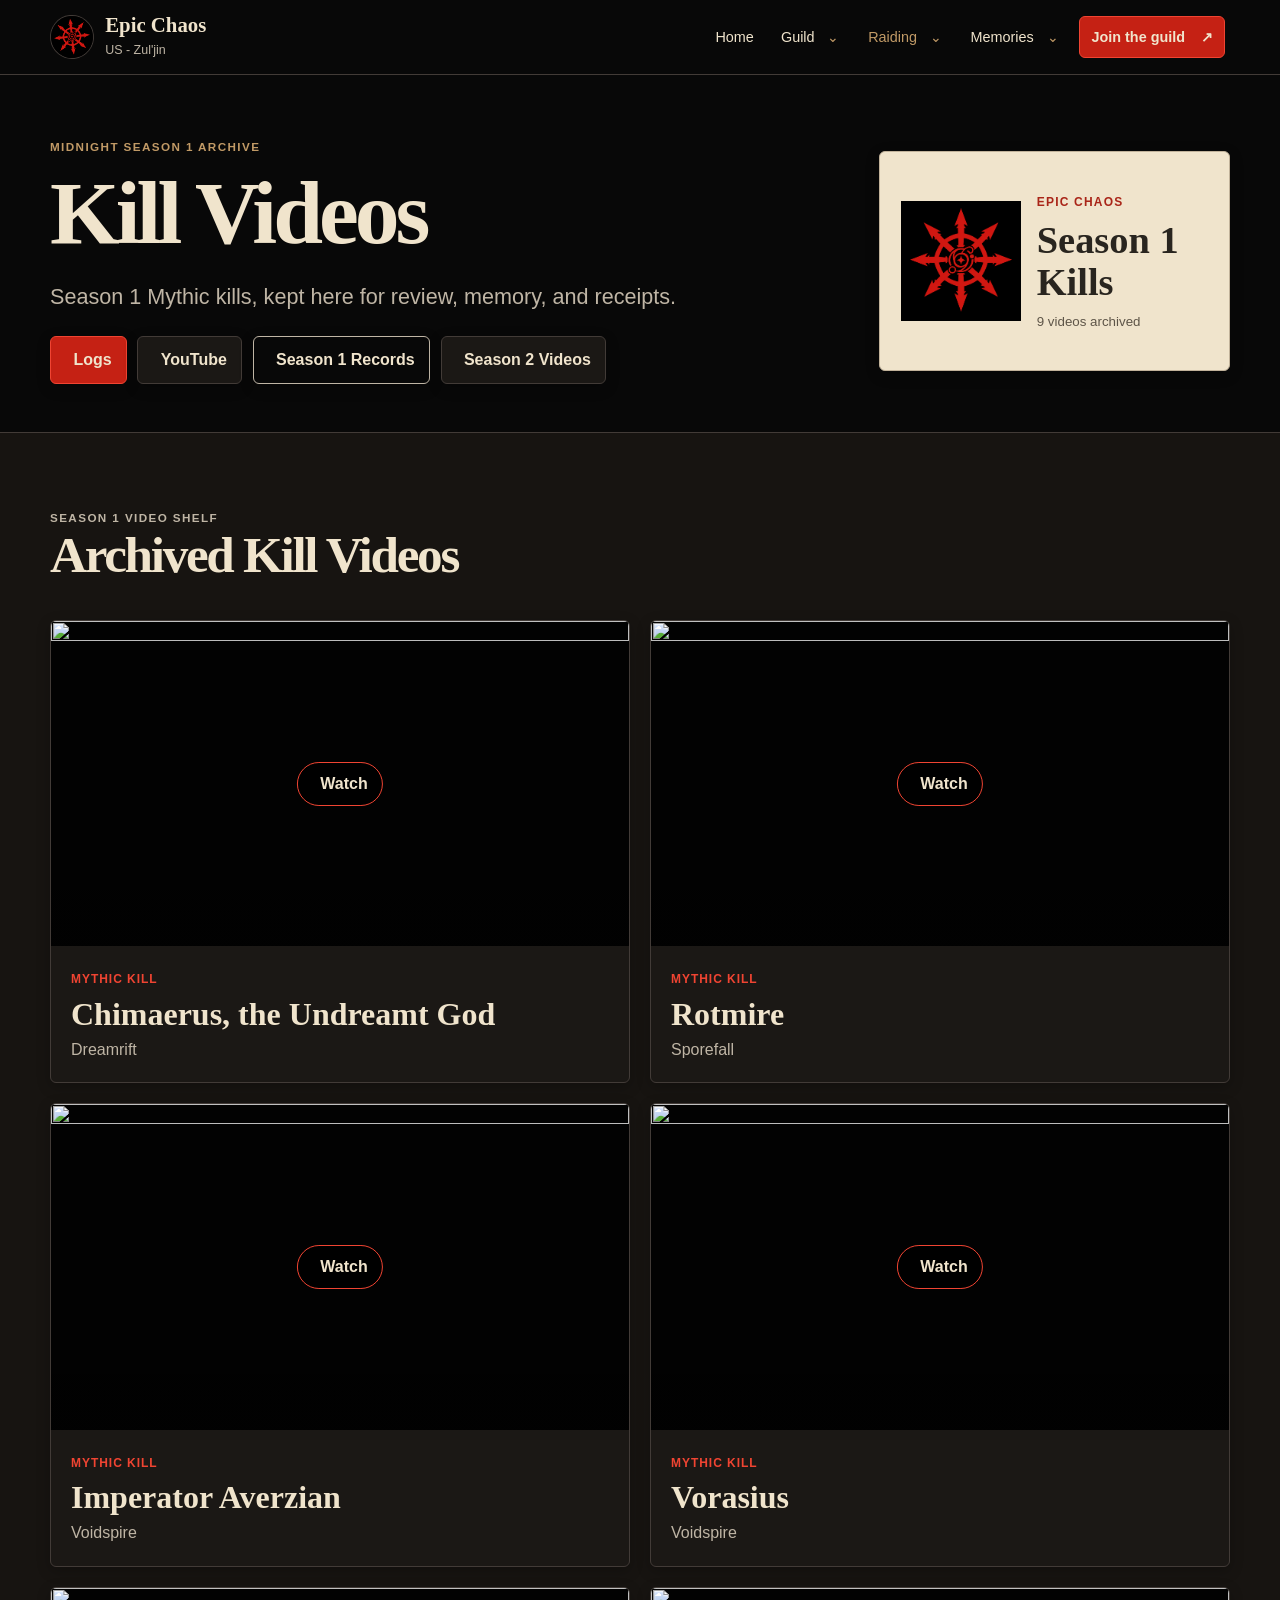
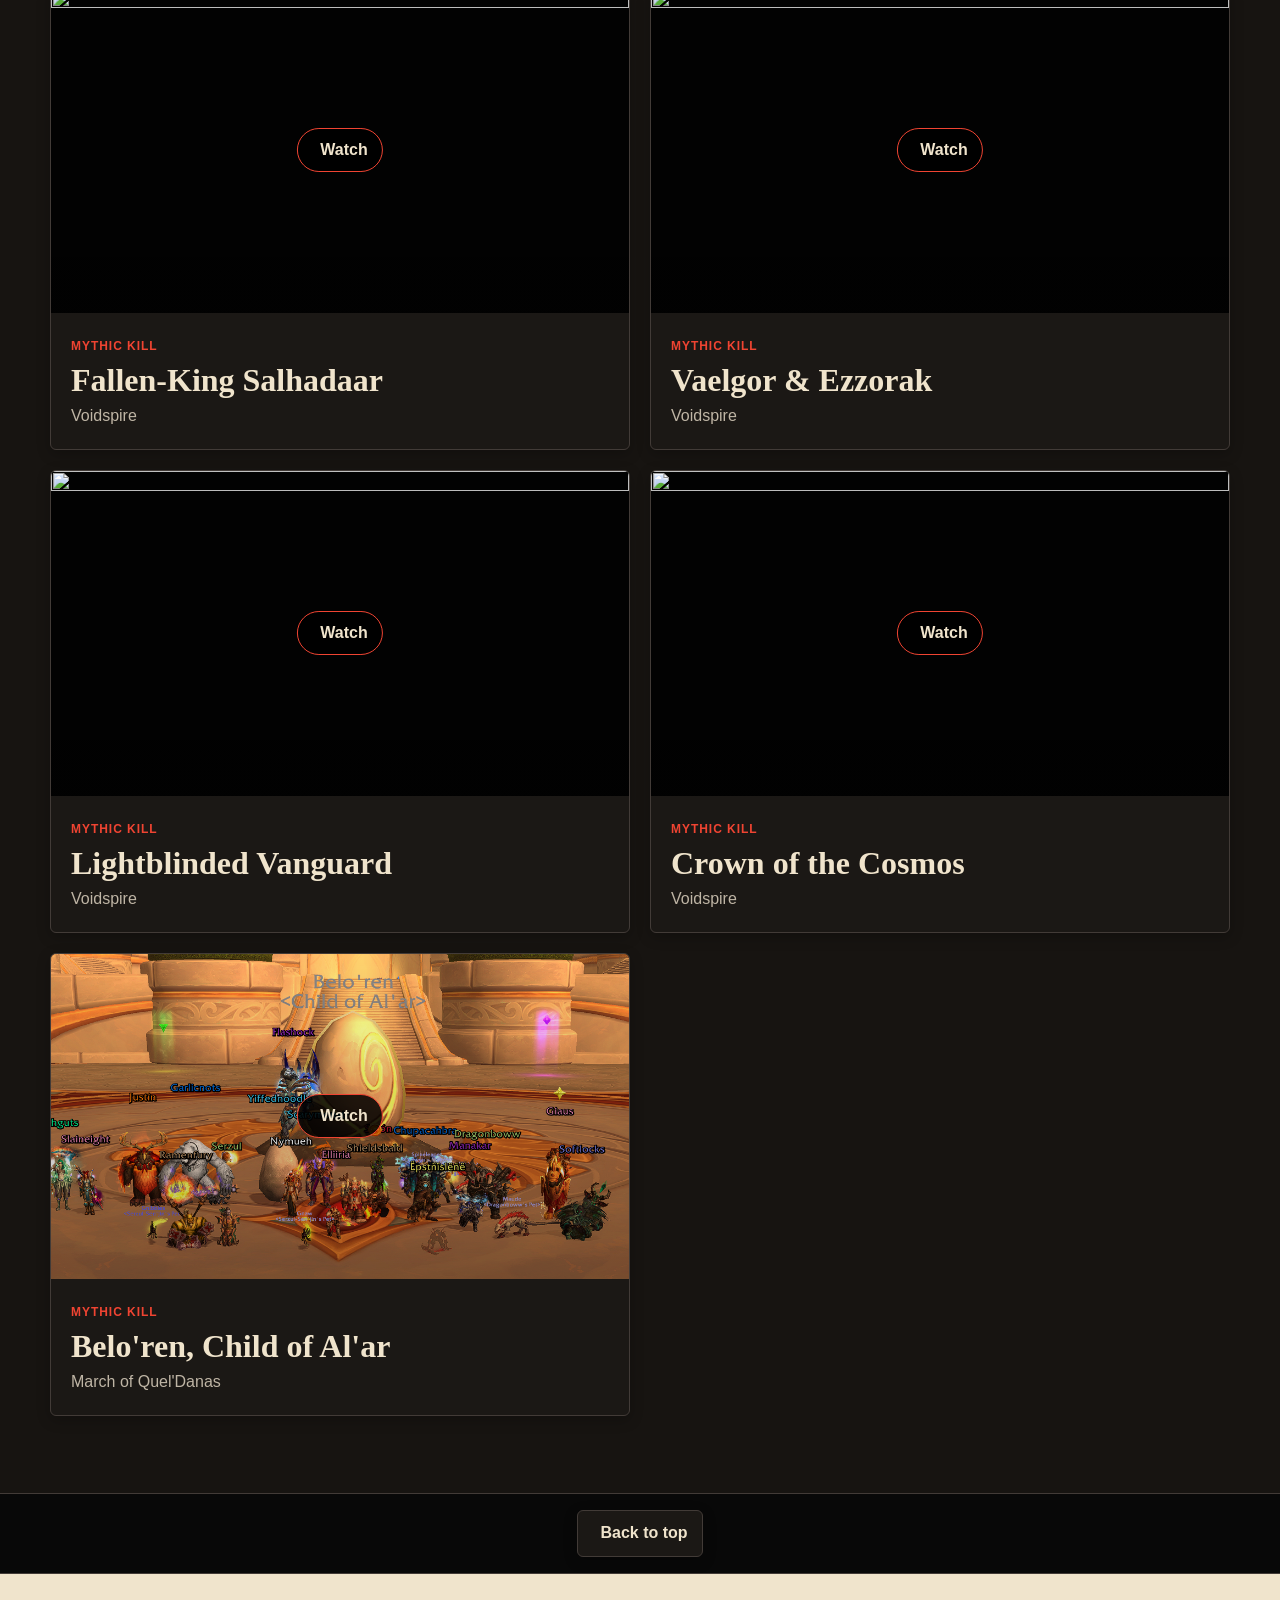
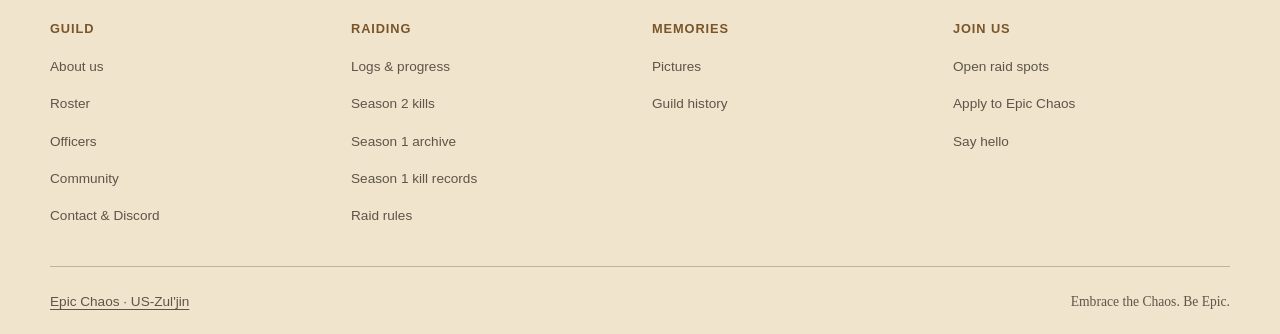
==== commit 2050f830: "A lot of changes/professor input" ====
--- a/Armory/index.html
+++ b/Armory/index.html
@@ -10,11 +10,12 @@
     >
     <link rel="icon" type="image/png" href="../assets/epic-chaos-logo-v5.png">
     <link rel="apple-touch-icon" href="../assets/epic-chaos-logo-v5.png">
-    <link rel="stylesheet" href="../theme.css?v=20260920-1">
-    <link rel="stylesheet" href="../style.css?v=20260920-1">
+    <link rel="stylesheet" href="../theme.css?v=20260922-1">
+    <link rel="stylesheet" href="../style.css?v=20260922-1">
     <link rel="stylesheet" href="style.css?v=20260920-1">
     <script defer src="https://unpkg.com/lucide@0.468.0/dist/umd/lucide.min.js"></script>
-    <script defer src="script.js?v=8"></script>
+    <script defer src="script.js?v=9"></script>
+    <script defer src="../nav.js?v=1"></script>
   </head>
   <body class="armory-page">
     <a class="skip-link" href="#content">Skip to content</a>
@@ -35,13 +36,34 @@
 
         <div class="nav-links" id="siteNav">
           <a href="/">Home</a>
-          <a href="/Roster/">Roster</a>
-          <a href="/Officers/">Officers</a>
-          <a href="/Logs/" aria-current="page">Logs</a>
-          <a href="/Causes/">Community</a>
-          <a class="nav-cta" href="/#recruitment" data-scroll-target="recruitment">Recruitment</a>
-          <a class="nav-apply" href="https://forms.gle/5R5TwA4dQadTschp9">Apply</a>
-          <a href="/#contact" data-scroll-target="contact">Contact</a>
+          <details class="nav-group">
+            <summary>Guild<span aria-hidden="true">⌄</span></summary>
+            <div class="nav-dropdown" aria-label="Guild">
+              <a href="/#about">About us</a>
+              <a href="/Roster/">Roster</a>
+              <a href="/Officers/">Officers</a>
+              <a href="/Causes/">Community</a>
+              <a href="/#contact">Contact & Discord</a>
+            </div>
+          </details>
+          <details class="nav-group is-current">
+            <summary>Raiding<span aria-hidden="true">⌄</span></summary>
+            <div class="nav-dropdown" aria-label="Raiding">
+              <a href="/Logs/">Logs & progress</a>
+              <a href="/Armory/Season-2/">Season 2 kills</a>
+              <a href="/Armory/" aria-current="page">Season 1 archive</a>
+              <a href="/Kill-Team/">Season 1 kill records</a>
+              <a href="/#requirements">Raid rules</a>
+            </div>
+          </details>
+          <details class="nav-group">
+            <summary>Memories<span aria-hidden="true">⌄</span></summary>
+            <div class="nav-dropdown" aria-label="Memories">
+              <a href="/Pictures/">Pictures</a>
+              <a href="/History/">Guild history</a>
+            </div>
+          </details>
+          <a class="nav-apply" href="/#recruitment">Join the guild <span aria-hidden="true">↗</span></a>
         </div>
       </nav>
     </header>
@@ -262,6 +284,27 @@
     </div>
 
     <footer class="site-footer">
+      <nav class="footer-directory" aria-label="Site directory">
+        <div><h2>Guild</h2>
+          <a href="/#about">About us</a>
+          <a href="/Roster/">Roster</a>
+          <a href="/Officers/">Officers</a>
+          <a href="/Causes/">Community</a>
+          <a href="/#contact">Contact & Discord</a>
+        </div>
+        <div><h2>Raiding</h2>
+          <a href="/Logs/">Logs & progress</a>
+          <a href="/Armory/Season-2/">Season 2 kills</a>
+          <a href="/Armory/">Season 1 archive</a>
+          <a href="/Kill-Team/">Season 1 kill records</a>
+          <a href="/#requirements">Raid rules</a>
+        </div>
+        <div><h2>Memories</h2>
+          <a href="/Pictures/">Pictures</a>
+          <a href="/History/">Guild history</a>
+        </div>
+        <div><h2>Join us</h2><a href="/#recruitment">Open raid spots</a><a href="https://forms.gle/5R5TwA4dQadTschp9">Apply to Epic Chaos</a><a href="/#contact">Say hello</a></div>
+      </nav>
       <p><a href="/">Epic Chaos &middot; US-Zul'jin</a><span>Embrace the Chaos. Be Epic.</span></p>
     </footer>
   </body>
--- a/theme.css
+++ b/theme.css
@@ -3,18 +3,21 @@
   color-scheme: dark;
   --bg: #080808;
   --deep: #020202;
-  --panel: #181818;
-  --panel-raised: #222222;
-  --ink: #eeeae4;
-  --muted: #b9b4ae;
+  --panel: #1b1815;
+  --panel-raised: #302820;
+  --ivory: #f0e4cc;
+  --ivory-ink: #29251f;
+  --ink: #f0e4cc;
+  --muted: #bfb5a5;
   --line: #423b37;
   --accent: #c52114;
   --accent-bright: #f04432;
   --accent-dark: #a51c12;
   --accent-soft: #43140e;
-  --band-muted: #121212;
+  --band-muted: #171411;
   --band-warm: #170d0b;
-  --bronze: #b38a61;
+  --bronze: #c19a66;
+  --bronze-soft: #30261b;
   --focus-ring: #f5b869;
   --radius: 6px;
   --shadow: 0 4px 14px rgb(0 0 0 / 24%);
--- a/style.css
+++ b/style.css
@@ -95,7 +95,7 @@
 }
 
 .eyebrow, .section-kicker {
-  color: var(--accent-bright);
+  color: var(--bronze);
   font-size: 0.73rem;
   font-weight: 800;
   letter-spacing: 0.12em;
@@ -200,7 +200,8 @@
 }
 
 .nav-links a[aria-current="page"] {
-  background: var(--accent);
+  background: var(--ivory);
+  color: var(--ivory-ink);
 }
 
 .nav-links .nav-cta {
@@ -234,6 +235,43 @@
   width: 22px;
   height: 22px;
 }
+
+/* Grouped navigation */
+.nav-group { position: relative; }
+.nav-group summary {
+  display: flex;
+  align-items: center;
+  justify-content: space-between;
+  gap: 0.8rem;
+  min-height: 44px;
+  padding: 0.5rem 0.8rem;
+  border-radius: var(--radius);
+  font-size: 0.9rem;
+  cursor: pointer;
+  list-style: none;
+}
+.nav-group summary::-webkit-details-marker { display: none; }
+.nav-group summary span { color: var(--bronze); transition: transform 150ms ease; }
+.nav-group[open] summary span { transform: rotate(180deg); }
+.nav-group.is-current summary { color: var(--bronze); }
+.nav-group summary:hover, .nav-group[open] summary { background: var(--panel-raised); }
+.nav-dropdown {
+  position: absolute;
+  top: calc(100% + 12px);
+  left: 0;
+  width: 235px;
+  display: grid;
+  gap: 0.2rem;
+  padding: 0.55rem;
+  border: 1px solid var(--line);
+  border-top: 3px solid var(--bronze);
+  border-radius: var(--radius);
+  background: var(--panel);
+  box-shadow: 0 14px 30px #0008;
+}
+.nav-dropdown a { min-height: 44px; }
+.nav-dropdown a:hover { background: var(--accent-soft); }
+.nav-links .nav-apply { gap: 1rem; }
 
 /* Page sections and heroes */
 .section {
@@ -276,16 +314,16 @@
   background: var(--band-muted);
 }
 
-main > .band-dark::before {
+main > section.band-dark::before {
   background: var(--band-muted);
 }
 
-main > .band-recruitment::before, main > .band-contact::before {
+main > section.band-recruitment::before, main > section.band-contact::before {
   background: var(--band-warm);
 }
 
-main > .band-paper::before {
-  background: #20100c;
+main > section.band-paper::before {
+  background: var(--ivory);
 }
 
 :is(.roster-hero, .subpage-hero, .armory-hero, .officers-hero, .awareness-hero, .kill-team-hero) {
@@ -298,6 +336,18 @@
   gap: clamp(1.5rem, 4vw, 3rem);
 }
 
+:is(.band-paper, .raid-ticket, .archive-cover, .site-footer, .officers-mark, .armory-mark, .glory-seal, .awareness-mark) {
+  --ink: var(--ivory-ink);
+  --muted: #5e5548;
+  --line: #c1b29a;
+  --panel: #f8efdf;
+  --accent-soft: #e4d3b3;
+  --accent-bright: #a92518;
+  --bronze: #795529;
+  color: var(--ink);
+}
+.band-paper .button:hover { color: var(--ivory); }
+
 /* Buttons, filters and tabs */
 .hero-actions, .link-row, .segmented, .tabs {
   display: flex;
@@ -363,6 +413,8 @@
 }
 
 :is(.officers-mark, .armory-mark, .glory-seal, .awareness-mark) {
+  background: var(--ivory);
+  border-color: var(--line);
   padding: 1.35rem;
 }
 
@@ -399,7 +451,7 @@
 }
 
 .summary-pill b {
-  color: var(--accent-bright);
+  color: var(--ivory);
 }
 
 /* Footer */
@@ -413,7 +465,7 @@
 
 .site-footer {
   padding: 1.4rem 1rem;
-  background: var(--bg);
+  background: var(--ivory);
 }
 
 .site-footer p {
@@ -435,6 +487,19 @@
   text-underline-offset: 3px;
 }
 
+.footer-directory {
+  width: min(var(--max), 100%);
+  margin: 0 auto 1.5rem;
+  padding: 1.5rem 0 2rem;
+  display: grid;
+  grid-template-columns: repeat(4, minmax(0, 1fr));
+  gap: 1.5rem;
+  border-bottom: 1px solid var(--line);
+}
+.footer-directory h2 { font: 700 0.8rem var(--body-font); letter-spacing: 0.07em; text-transform: uppercase; color: var(--bronze); margin-bottom: 0.8rem; }
+.footer-directory a { display: block; width: fit-content; padding-block: 0.5rem; color: var(--muted); font-size: 0.85rem; text-decoration: none; }
+.footer-directory a:hover { color: var(--ivory-ink); text-decoration: underline; }
+
 /* Shared responsive behavior */
 @media (max-width: 1100px) {
   .nav-links a {
@@ -448,7 +513,9 @@
   :is(.roster-hero, .subpage-hero, .armory-hero, .officers-hero, .awareness-hero, .kill-team-hero) {
     grid-template-columns: 1fr;
   }
-
+}
+
+@media (max-width: 760px) {
   .icon-button {
     display: inline-flex;
   }
@@ -482,6 +549,10 @@
   .nav-links .nav-apply {
     margin-inline: 0;
   }
+  .nav-links > a, .nav-group summary { justify-content: space-between; padding: 0.65rem 0.85rem; }
+  .nav-dropdown { position: static; width: auto; margin: 0.25rem 0.5rem 0.6rem; box-shadow: none; border: 0; border-left: 2px solid var(--bronze); border-radius: 0; background: var(--bg); }
+  .nav-dropdown a { justify-content: start; }
+  .footer-directory { grid-template-columns: repeat(2, minmax(0, 1fr)); }
 
 }
 
--- a/Armory/style.css
+++ b/Armory/style.css
@@ -1,4 +1,4 @@
-/* Shared by both season video pages. */
+/* Shared by the season video pages and guild history. */
 
 /* Season mark and video shelf */
 .armory-mark {
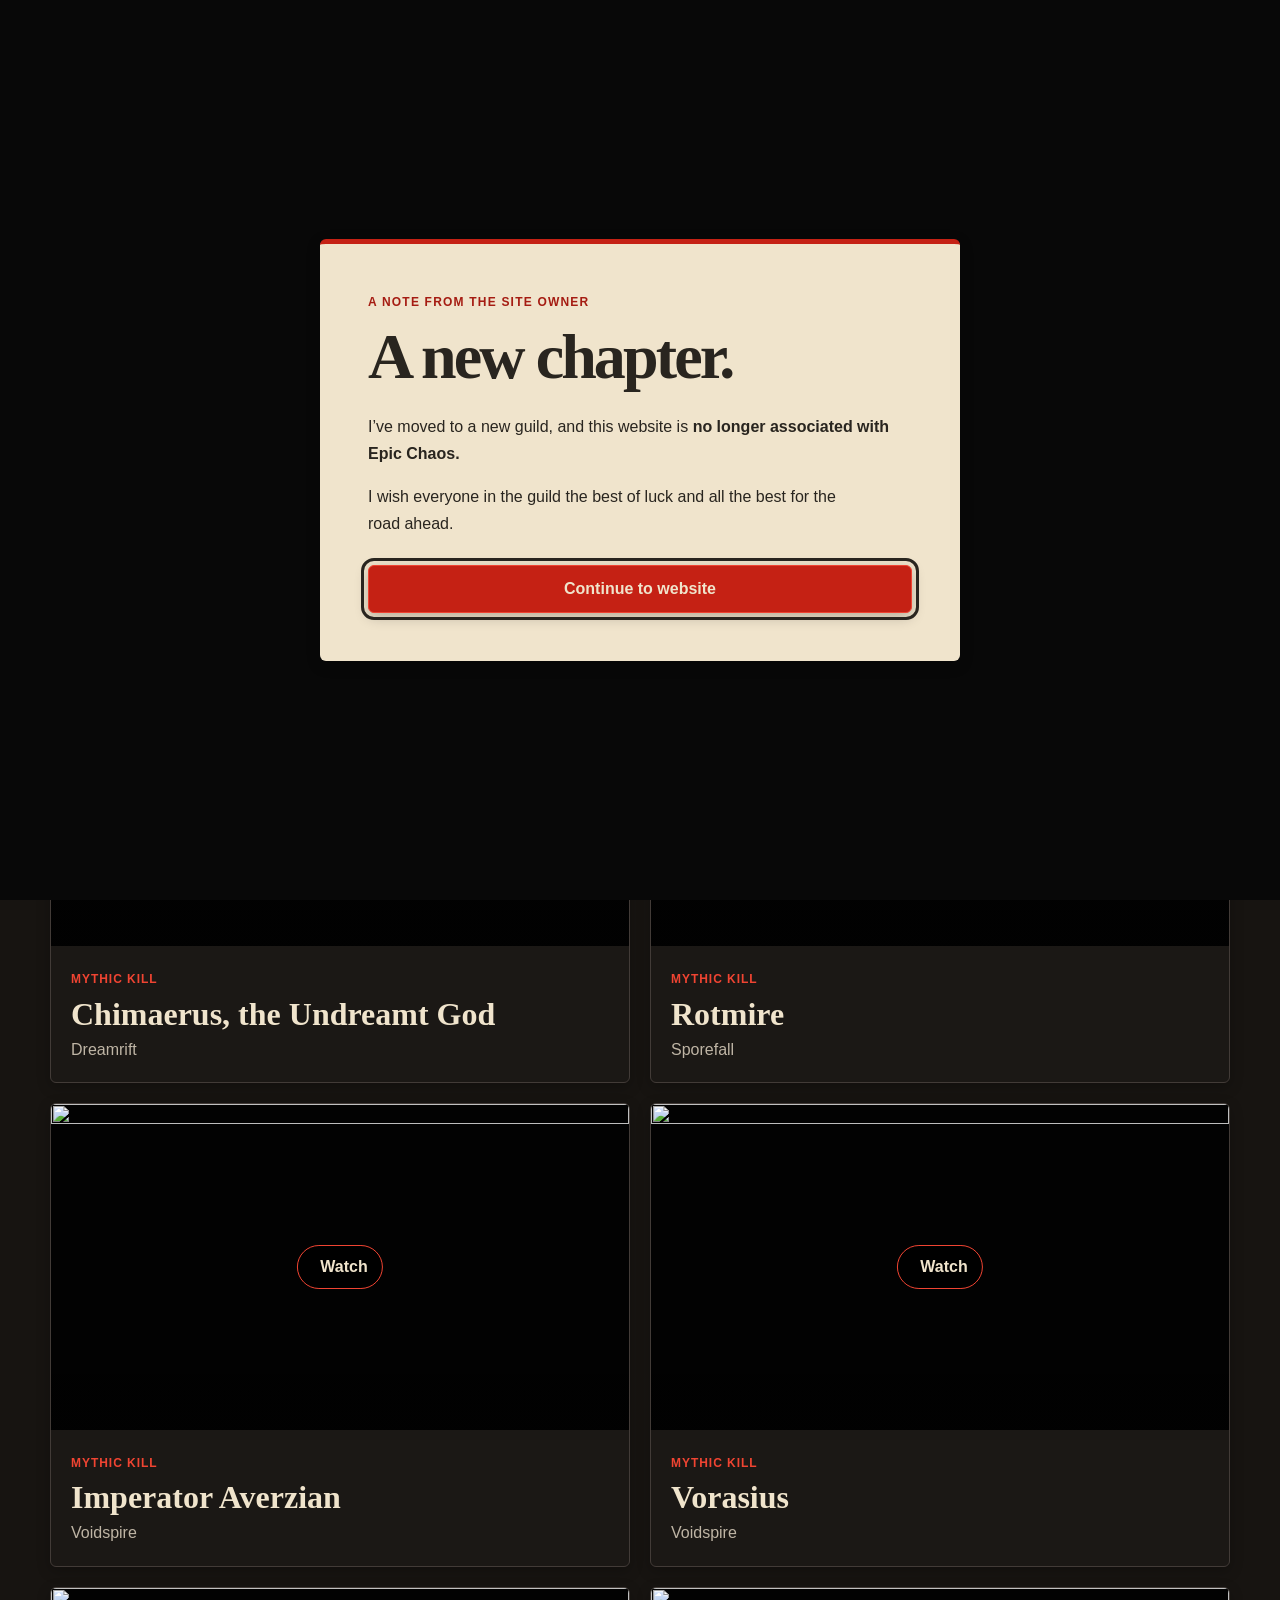
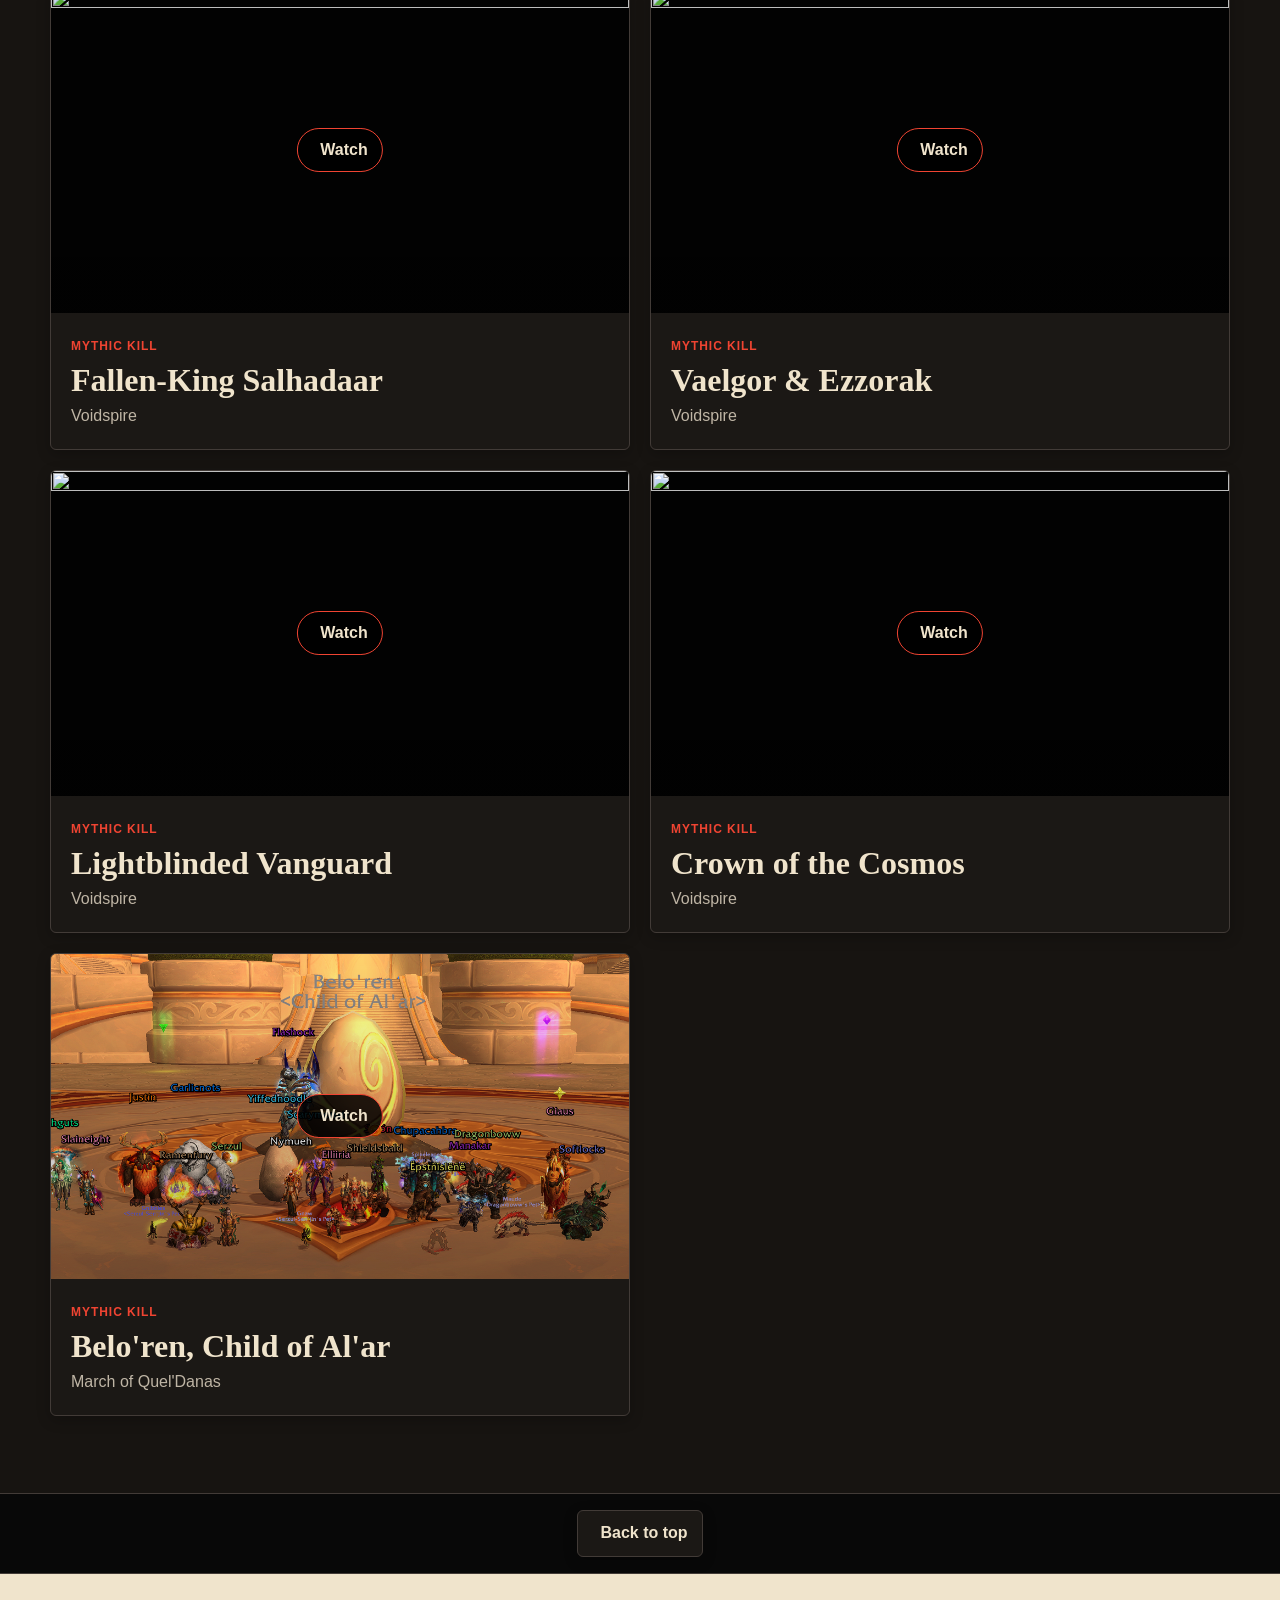
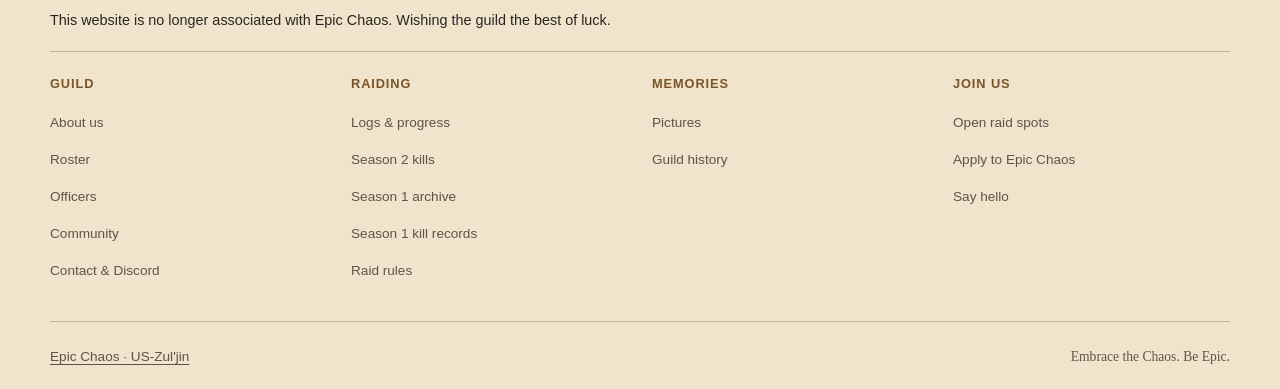
==== commit 2fc651ed: "Last Update" ====
--- a/Armory/index.html
+++ b/Armory/index.html
@@ -11,13 +11,29 @@
     <link rel="icon" type="image/png" href="../assets/epic-chaos-logo-v5.png">
     <link rel="apple-touch-icon" href="../assets/epic-chaos-logo-v5.png">
     <link rel="stylesheet" href="../theme.css?v=20260922-1">
-    <link rel="stylesheet" href="../style.css?v=20260922-1">
+    <link rel="stylesheet" href="../style.css?v=20261012-1">
     <link rel="stylesheet" href="style.css?v=20260920-1">
+    <script defer src="../notice.js?v=1"></script>
     <script defer src="https://unpkg.com/lucide@0.468.0/dist/umd/lucide.min.js"></script>
     <script defer src="script.js?v=9"></script>
     <script defer src="../nav.js?v=1"></script>
   </head>
   <body class="armory-page">
+
+    <dialog class="entry-notice" id="entryNotice" aria-labelledby="entryNoticeTitle" aria-describedby="entryNoticeMessage" open>
+      <div class="entry-notice-card">
+        <p class="entry-notice-label">A note from the site owner</p>
+        <h1 id="entryNoticeTitle">A new chapter.</h1>
+        <div id="entryNoticeMessage">
+          <p>I&rsquo;ve moved to a new guild, and this website is <strong>no longer associated with Epic Chaos.</strong></p>
+          <p>I wish everyone in the guild the best of luck and all the best for the road ahead.</p>
+        </div>
+        <form method="dialog">
+          <button class="button primary" type="submit" autofocus>Continue to website</button>
+        </form>
+      </div>
+    </dialog>
+
     <a class="skip-link" href="#content">Skip to content</a>
 
     <header class="site-header">
@@ -284,6 +300,7 @@
     </div>
 
     <footer class="site-footer">
+      <p class="site-status">This website is no longer associated with Epic Chaos. Wishing the guild the best of luck.</p>
       <nav class="footer-directory" aria-label="Site directory">
         <div><h2>Guild</h2>
           <a href="/#about">About us</a>
--- a/style.css
+++ b/style.css
@@ -1,4 +1,51 @@
 /* Shared foundations, navigation and components. Page layouts live alongside their HTML. */
+
+/* First-entry affiliation notice. Present in HTML so it does not depend on scripts to appear. */
+.entry-notice {
+  position: fixed;
+  inset: 0;
+  z-index: 1000;
+  width: 100%;
+  max-width: none;
+  height: 100dvh;
+  max-height: none;
+  margin: 0;
+  padding: clamp(1.25rem, 5vw, 4rem);
+  border: 0;
+  background: var(--bg);
+  color: var(--ivory-ink);
+  overflow-y: auto;
+}
+.entry-notice[open] { display: grid; place-items: center; }
+.entry-notice::backdrop { background: var(--bg); }
+.entry-notice-card {
+  width: min(100%, 640px);
+  padding: clamp(1.5rem, 5vw, 3rem);
+  border-top: 5px solid var(--accent);
+  border-radius: var(--radius);
+  background: var(--ivory);
+  box-shadow: var(--shadow);
+}
+.entry-notice-label {
+  color: var(--accent-dark);
+  font-size: 0.75rem;
+  font-weight: 700;
+  letter-spacing: 0.1em;
+  text-transform: uppercase;
+}
+.entry-notice h1 { font-size: clamp(2.6rem, 7vw, 4rem); margin-bottom: 1.5rem; }
+.entry-notice-card p { line-height: 1.7; }
+.entry-notice-card form { margin-top: 1.75rem; }
+.entry-notice .button { width: 100%; color: var(--ivory); }
+.entry-notice .button:focus-visible { outline-color: var(--ivory-ink); }
+.notice-open, .notice-open body { overflow: hidden; }
+.site-footer .site-status {
+  display: block;
+  padding: 0.75rem 0 1.25rem;
+  border-bottom: 1px solid var(--line);
+  color: var(--ink);
+  font-size: 0.9rem;
+}
 
 /* Foundations */
 * {
